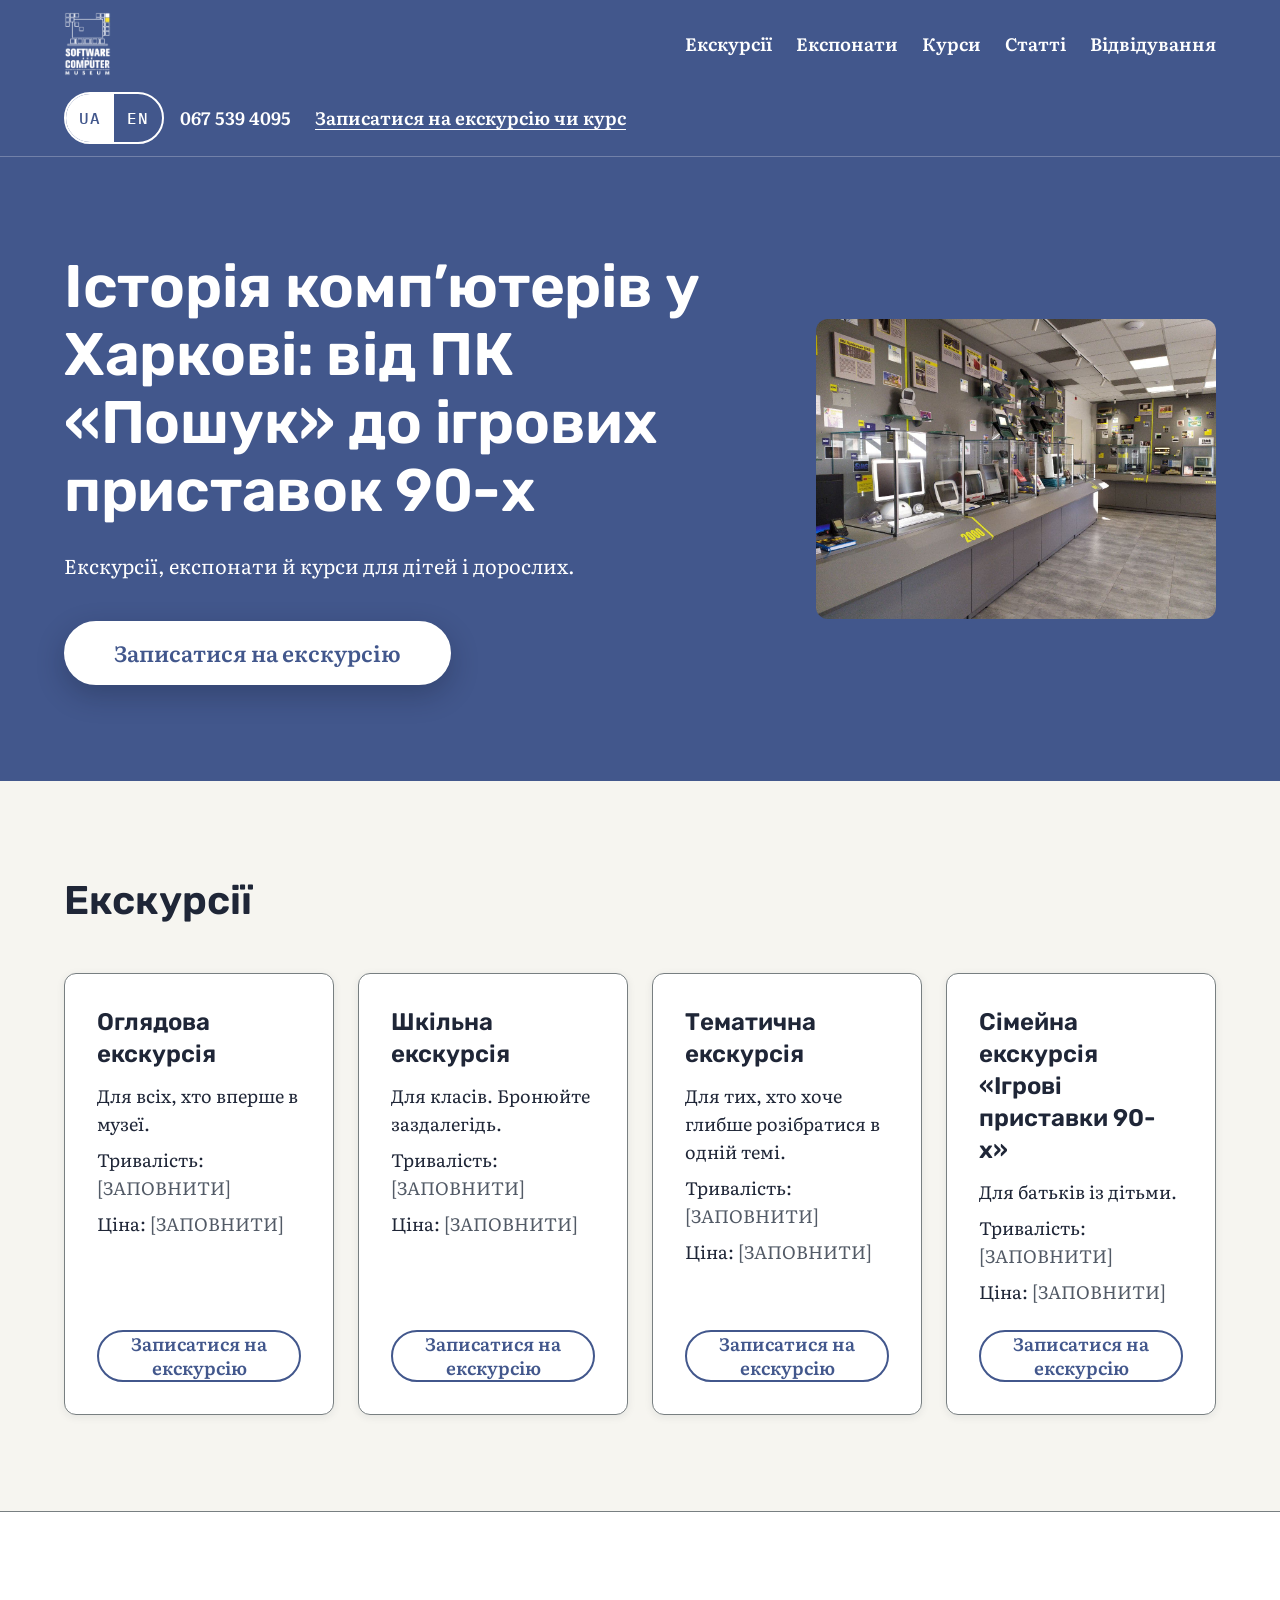
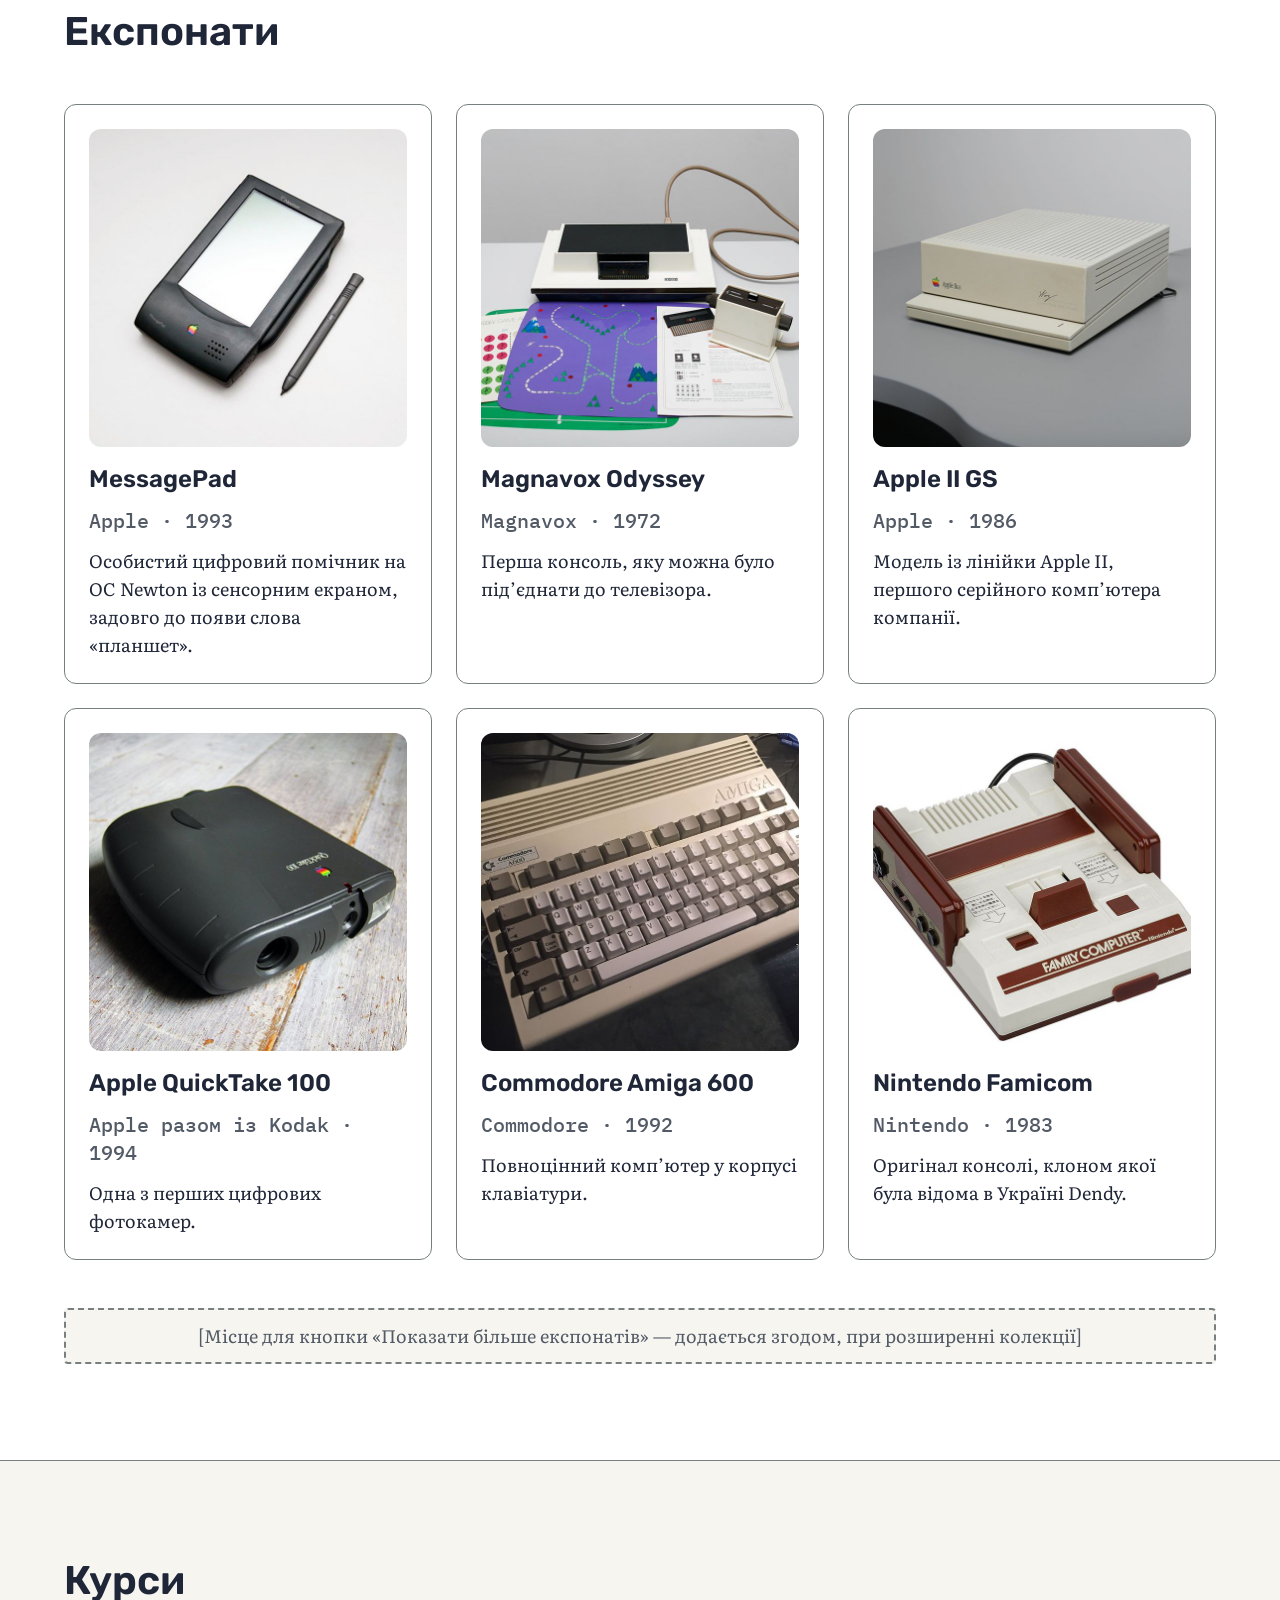
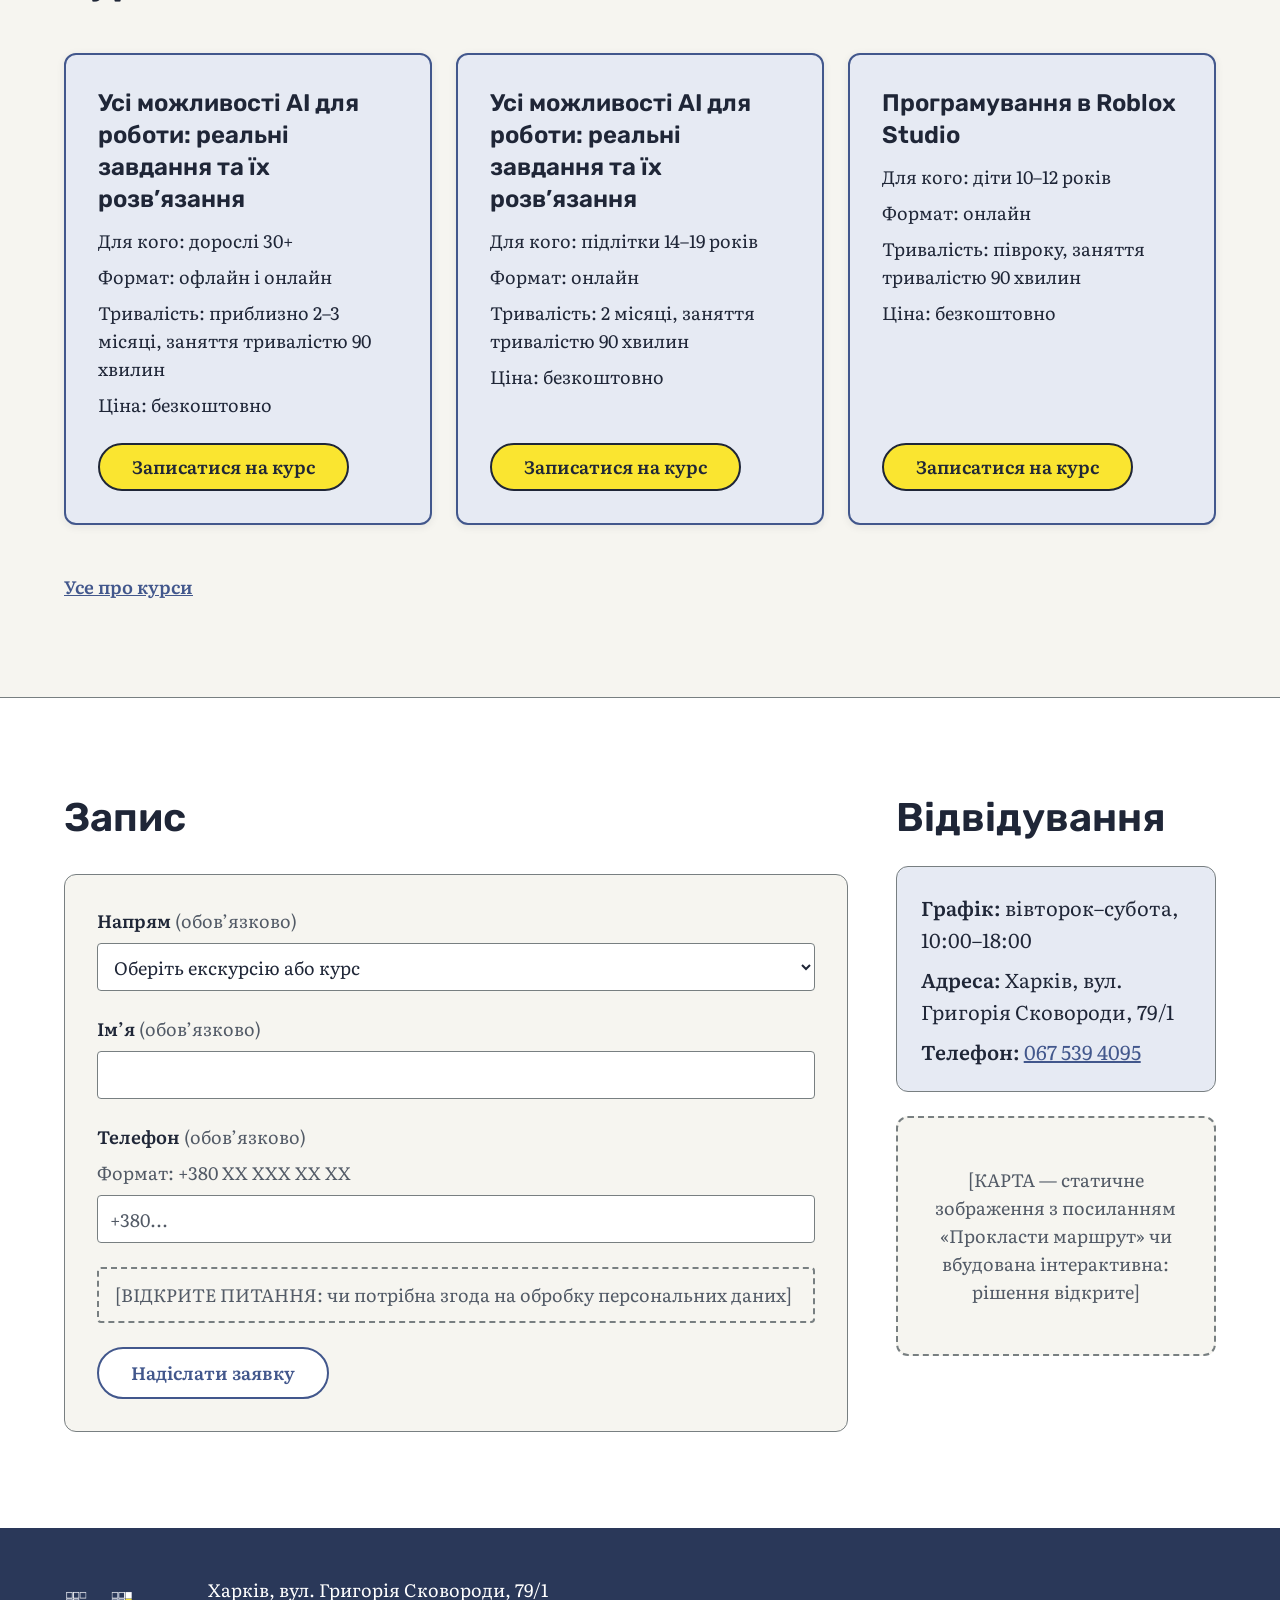
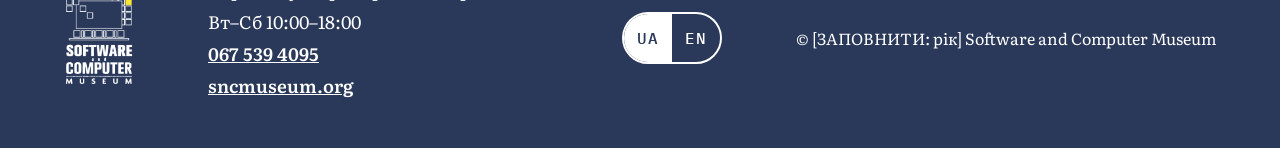
==== index.html @ 68706a9f "Додати розділ «Статті» і першу статтю про МЕОМ - Стаття «Комп’ютер у Феофанії» в Markdown і як HTML-" ====
<!doctype html>
<html lang="uk">
<head>
  <meta charset="utf-8">
  <meta name="viewport" content="width=device-width, initial-scale=1">
  <title>Software and Computer Museum — екскурсії, експонати й курси</title>
  <meta name="description" content="Історія комп’ютерів у Харкові: екскурсії, експонати й курси для дітей і дорослих.">
  <link rel="icon" href="favicon.png" type="image/png">
  <link rel="preconnect" href="https://fonts.googleapis.com">
  <link rel="preconnect" href="https://fonts.gstatic.com" crossorigin>
  <link href="https://fonts.googleapis.com/css2?family=IBM+Plex+Mono:wght@500&family=Literata:opsz,wght@7..72,400;7..72,600&family=Rubik:wght@600&display=swap" rel="stylesheet">
  <link rel="stylesheet" href="css/tokens.css">
  <link rel="stylesheet" href="css/styles.css">
  <script src="js/main.js" defer></script>
</head>
<body>
  <a href="#main" class="skip">Перейти до вмісту</a>

  <header class="site-header on-blue">
    <div class="container">
      <img class="logo" src="images/logo.png" alt="Software and Computer Museum" lang="en" width="47" height="64">
      <nav class="site-nav" aria-label="Розділи сторінки">
        <a href="#excursions">Екскурсії</a>
        <a href="exhibits.html">Експонати</a>
        <a href="#courses">Курси</a>
        <a href="articles.html">Статті</a>
        <a href="#contacts">Відвідування</a>
      </nav>
      <div class="header-tools">
        <div class="lang" role="group" aria-label="Мова сайту">
          <button type="button" aria-pressed="true" aria-label="Українська">UA</button>
          <button type="button" aria-pressed="false" aria-label="English" lang="en">EN</button>
        </div>
        <a class="header-phone" href="tel:+380675394095" aria-label="Зателефонувати: 067 539 4095">067&nbsp;539&nbsp;4095</a>
        <a class="header-cta" href="#signup">Записатися на екскурсію чи курс</a>
      </div>
    </div>
  </header>

  <main id="main" tabindex="-1">
    <section class="hero on-blue" aria-labelledby="hero-title">
      <div class="container">
        <div class="hero-text">
          <h1 id="hero-title">Історія комп’ютерів у Харкові: від ПК «Пошук» до ігрових приставок 90-х</h1>
          <p class="hero-lead">Екскурсії, експонати й курси для дітей і дорослих.</p>
          <a class="btn btn-hero" href="#signup">Записатися на екскурсію</a>
        </div>
        <img class="hero-photo" src="images/hero.jpg" width="1280" height="960" alt="Зал музею, у якому експонати розставлено за роками: уздовж стіни — скляні вітрини з комп’ютерами 1990-х і 2000-х, зокрема настільними Apple iMac, на тумбах жовті позначки 2000, 1980 і 1970 років, на сірих стінах — полиці з кишеньковими пристроями й плакати з історії техніки">
      </div>
    </section>

    <section id="excursions" class="section" aria-labelledby="excursions-title">
      <div class="container">
        <h2 id="excursions-title">Екскурсії</h2>
        <div class="cards cards--excursions">
          <article class="card">
            <h3>Оглядова екскурсія</h3>
            <div class="card-body">
              <p>Для всіх, хто вперше в музеї.</p>
              <p>Тривалість: <span class="muted">[ЗАПОВНИТИ]</span></p>
              <p>Ціна: <span class="muted">[ЗАПОВНИТИ]</span></p>
            </div>
            <a class="btn btn-secondary" href="#signup" data-direction="exc1" aria-label="Записатися на екскурсію: оглядова">Записатися на екскурсію</a>
          </article>
          <article class="card">
            <h3>Шкільна екскурсія</h3>
            <div class="card-body">
              <p>Для класів. Бронюйте заздалегідь.</p>
              <p>Тривалість: <span class="muted">[ЗАПОВНИТИ]</span></p>
              <p>Ціна: <span class="muted">[ЗАПОВНИТИ]</span></p>
            </div>
            <a class="btn btn-secondary" href="#signup" data-direction="exc2" aria-label="Записатися на екскурсію: шкільна">Записатися на екскурсію</a>
          </article>
          <article class="card">
            <h3>Тематична екскурсія</h3>
            <div class="card-body">
              <p>Для тих, хто хоче глибше розібратися в одній темі.</p>
              <p>Тривалість: <span class="muted">[ЗАПОВНИТИ]</span></p>
              <p>Ціна: <span class="muted">[ЗАПОВНИТИ]</span></p>
            </div>
            <a class="btn btn-secondary" href="#signup" data-direction="exc3" aria-label="Записатися на екскурсію: тематична">Записатися на екскурсію</a>
          </article>
          <article class="card">
            <h3>Сімейна екскурсія «Ігрові приставки 90-х»</h3>
            <div class="card-body">
              <p>Для батьків із дітьми.</p>
              <p>Тривалість: <span class="muted">[ЗАПОВНИТИ]</span></p>
              <p>Ціна: <span class="muted">[ЗАПОВНИТИ]</span></p>
            </div>
            <a class="btn btn-secondary" href="#signup" data-direction="exc4" aria-label="Записатися на екскурсію: сімейна «Ігрові приставки 90-х»">Записатися на екскурсію</a>
          </article>
        </div>
      </div>
    </section>

    <section id="exhibits" class="section section--white section--framed" aria-labelledby="exhibits-title">
      <div class="container">
        <h2 id="exhibits-title">Експонати</h2>
        <div class="cards cards--exhibits">
          <article class="card card--exhibit">
            <img src="images/exhibits/messagepad.jpg" width="640" height="640" loading="lazy" alt="Як виглядає Apple MessagePad: чорний кишеньковий комп’ютер із великим сенсорним екраном і написом Newton угорі, поруч — окремий стилус, щоб писати на екрані">
            <h3>MessagePad</h3>
            <p class="year">Apple · 1993</p>
            <p>Особистий цифровий помічник на ОС Newton із сенсорним екраном, задовго до появи слова «планшет».</p>
          </article>
          <article class="card card--exhibit">
            <img src="images/exhibits/magnavox-odyssey.jpg" width="640" height="640" loading="lazy" alt="Як виглядає Magnavox Odyssey: біла приставка з чорною кришкою, до якої дротом під’єднано прямокутний контролер із ручками; поруч — кольорова накладка на екран телевізора з ігровим полем і аркуш правил гри">
            <h3>Magnavox Odyssey</h3>
            <p class="year">Magnavox · 1972</p>
            <p>Перша консоль, яку можна було під’єднати до телевізора.</p>
          </article>
          <article class="card card--exhibit">
            <img src="images/exhibits/apple-iigs.jpg" width="640" height="640" loading="lazy" alt="Як виглядає Apple II GS: плаский світло-бежевий системний блок із райдужним логотипом Apple і підписом Стіва Возняка на передній панелі — це лімітована серія">
            <h3>Apple II GS</h3>
            <p class="year">Apple · 1986</p>
            <p>Модель із лінійки Apple II, першого серійного комп’ютера компанії.</p>
          </article>
          <article class="card card--exhibit">
            <img src="images/exhibits/quicktake-100.jpg" width="640" height="640" loading="lazy" alt="Як виглядає Apple QuickTake 100: темно-сіра цифрова камера, формою схожа на бінокль, з об’єктивом і спалахом на передній стінці">
            <h3>Apple QuickTake 100</h3>
            <p class="year">Apple разом із Kodak · 1994</p>
            <p>Одна з перших цифрових фотокамер.</p>
          </article>
          <article class="card card--exhibit">
            <img src="images/exhibits/amiga-600.jpg" width="640" height="640" loading="lazy" alt="Як виглядає Commodore Amiga 600: світло-бежева клавіатура з написом Amiga, усередині якої вміщено весь комп’ютер, без окремого системного блока">
            <h3>Commodore Amiga 600</h3>
            <p class="year">Commodore · 1992</p>
            <p>Повноцінний комп’ютер у корпусі клавіатури.</p>
          </article>
          <article class="card card--exhibit">
            <img src="images/exhibits/famicom.jpg" width="640" height="640" loading="lazy" alt="Як виглядає Nintendo Famicom: біла приставка з бордовими бічними вставками, гніздом для картриджа згори й написом Family Computer спереду">
            <h3>Nintendo Famicom</h3>
            <p class="year">Nintendo · 1983</p>
            <p>Оригінал консолі, клоном якої була відома в Україні Dendy.</p>
          </article>
        </div>
        <p class="todo">[Місце для кнопки «Показати більше експонатів» — додається згодом, при розширенні колекції]</p>
      </div>
    </section>

    <section id="courses" class="section" aria-labelledby="courses-title">
      <div class="container">
        <h2 id="courses-title">Курси</h2>
        <div class="cards cards--courses">
          <article class="card card--course">
            <h3>Усі можливості AI для роботи: реальні завдання та їх розв’язання</h3>
            <div class="card-body">
              <p>Для кого: дорослі 30+</p>
              <p>Формат: офлайн і онлайн</p>
              <p>Тривалість: приблизно 2–3 місяці, заняття тривалістю 90 хвилин</p>
              <p>Ціна: безкоштовно</p>
            </div>
            <a class="btn btn-primary" href="#signup" data-direction="crs1" aria-label="Записатися на курс «Усі можливості AI для роботи: реальні завдання та їх розв’язання» для дорослих 30+">Записатися на курс</a>
          </article>
          <article class="card card--course">
            <h3>Усі можливості AI для роботи: реальні завдання та їх розв’язання</h3>
            <div class="card-body">
              <p>Для кого: підлітки 14–19 років</p>
              <p>Формат: онлайн</p>
              <p>Тривалість: 2 місяці, заняття тривалістю 90 хвилин</p>
              <p>Ціна: безкоштовно</p>
            </div>
            <a class="btn btn-primary" href="#signup" data-direction="crs2" aria-label="Записатися на курс «Усі можливості AI для роботи: реальні завдання та їх розв’язання» для підлітків 14–19 років">Записатися на курс</a>
          </article>
          <article class="card card--course">
            <h3>Програмування в Roblox Studio</h3>
            <div class="card-body">
              <p>Для кого: діти 10–12 років</p>
              <p>Формат: онлайн</p>
              <p>Тривалість: півроку, заняття тривалістю 90 хвилин</p>
              <p>Ціна: безкоштовно</p>
            </div>
            <a class="btn btn-primary" href="#signup" data-direction="crs3" aria-label="Записатися на курс «Програмування в Roblox Studio» для дітей 10–12 років">Записатися на курс</a>
          </article>
        </div>
        <a class="section-more" href="courses.html">Усе про курси</a>
      </div>
    </section>

    <section class="section section--white" aria-label="Запис і відвідування">
      <div class="container">
        <div class="signup-row">
          <div id="signup" class="signup">
            <h2>Запис</h2>
            <form class="form" id="signup-form" novalidate>
              <div class="field">
                <label for="f-direction">Напрям <span>(обов’язково)</span></label>
                <select id="f-direction" name="direction" required aria-required="true" aria-invalid="false" aria-describedby="err-direction">
                  <option value="">Оберіть екскурсію або курс</option>
                  <option value="exc1">Екскурсія — Оглядова екскурсія</option>
                  <option value="exc2">Екскурсія — Шкільна екскурсія</option>
                  <option value="exc3">Екскурсія — Тематична екскурсія</option>
                  <option value="exc4">Екскурсія — Сімейна екскурсія «Ігрові приставки 90-х»</option>
                  <option value="crs1">Курс — Усі можливості AI для роботи: реальні завдання та їх розв’язання (дорослі 30+)</option>
                  <option value="crs2">Курс — Усі можливості AI для роботи: реальні завдання та їх розв’язання (підлітки 14–19)</option>
                  <option value="crs3">Курс — Програмування в Roblox Studio (діти 10–12)</option>
                </select>
                <p id="err-direction" class="field-error" role="alert" hidden></p>
              </div>
              <div class="field">
                <label for="f-name">Ім’я <span>(обов’язково)</span></label>
                <input id="f-name" name="name" type="text" autocomplete="name" required aria-required="true" aria-invalid="false" aria-describedby="err-name">
                <p id="err-name" class="field-error" role="alert" hidden></p>
              </div>
              <div class="field">
                <label for="f-phone">Телефон <span>(обов’язково)</span></label>
                <p id="hint-phone" class="muted">Формат: +380 XX XXX XX XX</p>
                <input id="f-phone" name="phone" type="tel" autocomplete="tel" placeholder="+380..." required aria-required="true" aria-invalid="false" aria-describedby="hint-phone err-phone">
                <p id="err-phone" class="field-error" role="alert" hidden></p>
              </div>
              <p class="todo">[ВІДКРИТЕ ПИТАННЯ: чи потрібна згода на обробку персональних даних]</p>
              <button class="btn btn-secondary" type="submit">Надіслати заявку</button>
            </form>
            <p class="thanks" id="signup-thanks" role="status" hidden>Дякуємо! Ми зателефонуємо Вам найближчим часом</p>
          </div>

          <div id="contacts" class="visit">
            <h2>Відвідування</h2>
            <dl class="visit-info">
              <div><dt>Графік:</dt> <dd>вівторок–субота, 10:00–18:00</dd></div>
              <div><dt>Адреса:</dt> <dd>Харків, вул. Григорія Сковороди, 79/1</dd></div>
              <div><dt>Телефон:</dt> <dd><a href="tel:+380675394095">067&nbsp;539&nbsp;4095</a></dd></div>
            </dl>
            <div class="todo map-todo" role="img" aria-label="Карта: музей на вул. Григорія Сковороди, 79/1, Харків">[КАРТА — статичне зображення з посиланням «Прокласти маршрут» чи вбудована інтерактивна: рішення відкрите]</div>
          </div>
        </div>
      </div>
    </section>
  </main>

  <footer class="site-footer on-blue">
    <div class="container">
      <img class="footer-logo" src="images/logo.png" alt="Software and Computer Museum" lang="en" width="70" height="96" loading="lazy">
      <div class="footer-contacts">
        <p>Харків, вул. Григорія Сковороди, 79/1</p>
        <p>Вт–Сб 10:00–18:00</p>
        <a href="tel:+380675394095">067&nbsp;539&nbsp;4095</a>
        <a href="https://sncmuseum.org">sncmuseum.org</a>
      </div>
      <div class="lang" role="group" aria-label="Мова сайту">
        <button type="button" aria-pressed="true" aria-label="Українська">UA</button>
        <button type="button" aria-pressed="false" aria-label="English" lang="en">EN</button>
      </div>
      <p class="copyright">© [ЗАПОВНИТИ: рік] <span lang="en">Software and Computer Museum</span></p>
    </div>
  </footer>

  <div class="mobile-bar on-blue" id="mobile-bar">
    <a class="btn btn-hero" href="#signup">Записатися на екскурсію</a>
  </div>
</body>
</html>
---- css/tokens.css ----
/* Токени дизайн-системи «Сайт музею» (tokens.json, v2) */
:root {
  /* Кольори */
  --museum-blue: #42578c;
  --museum-blue-deep: #2a3859;
  --blue-soft: #e6eaf3;
  --blue-soft-pressed: #d5dcea;
  --cta-yellow: #fae530;
  --cta-yellow-hover: #fff27a;
  --cta-yellow-pressed: #e5cf12;
  --ink: #1f2637;
  --ink-muted: #525a66;
  --paper: #f6f5f0;
  --white: #ffffff;
  --museum-grey: #787f81;
  --danger: #8a1c1c;
  --focus-ring: var(--museum-blue);

  /* Шрифти */
  --font-display: Rubik, "Segoe UI", Arial, sans-serif;
  --font-body: Literata, Georgia, "Times New Roman", serif;
  --font-mono: "IBM Plex Mono", "Courier New", monospace;

  /* Відступи */
  --space-1: 4px;
  --space-2: 8px;
  --space-3: 12px;
  --space-4: 16px;
  --space-6: 24px;
  --space-8: 32px;
  --space-12: 48px;
  --space-16: 64px;
  --space-24: 96px;

  /* Радіуси */
  --radius-sm: 4px;
  --radius-md: 12px;
  --radius-pill: 999px;

  /* Тіні */
  --shadow-btn-hover: 0 6px 14px rgba(31, 38, 55, 0.28);
  --shadow-btn-secondary-hover: 0 6px 14px rgba(31, 38, 55, 0.16);
  --shadow-card: 0 2px 8px rgba(31, 38, 55, 0.08);
  --shadow-card-hover: 0 10px 24px rgba(31, 38, 55, 0.16);
  --shadow-hero-card: 0 10px 28px rgba(10, 14, 30, 0.25);
  --shadow-call: 0 6px 16px rgba(10, 14, 30, 0.35);

  /* Рух */
  --motion: 150ms;
}
---- css/styles.css ----
/* Основа */
:root { --gutter: var(--space-16); }

* { box-sizing: border-box; }
html { scroll-behavior: smooth; }
body {
  margin: 0;
  background: var(--paper);
  color: var(--ink);
  font-family: var(--font-body);
  font-size: 18px;
  line-height: 28px;
}
h1, h2, h3 { margin: 0; font-family: var(--font-display); font-weight: 600; color: var(--ink); }
p { margin: 0; }
img { display: block; max-width: 100%; height: auto; }
a { color: var(--museum-blue); }
a:hover { color: var(--museum-blue-deep); }
input::placeholder { color: var(--ink-muted); opacity: 1; }

a:focus-visible,
button:focus-visible,
input:focus-visible,
select:focus-visible {
  outline: 3px solid var(--focus-ring);
  outline-offset: 3px;
}
.on-blue a:focus-visible,
.on-blue button:focus-visible { outline-color: var(--white); }

.skip {
  position: absolute;
  left: var(--space-4);
  top: -200px;
  z-index: 30;
  padding: var(--space-3) var(--space-6);
  background: var(--white);
  color: var(--museum-blue);
  border: 2px solid var(--museum-blue);
  border-radius: var(--radius-pill);
  font-weight: 600;
  text-decoration: none;
}
.skip:focus { top: var(--space-4); }

.container { max-width: 1200px; margin: 0 auto; }
.muted { color: var(--ink-muted); }
.todo {
  padding: var(--space-3) var(--space-4);
  background: var(--paper);
  border: 2px dashed var(--museum-grey);
  border-radius: var(--radius-sm);
  color: var(--ink-muted);
  text-align: center;
}

/* Кнопки */
.btn {
  display: inline-flex;
  align-items: center;
  justify-content: center;
  min-height: 48px;
  padding: 0 var(--space-8);
  border-radius: var(--radius-pill);
  font-family: var(--font-body);
  font-size: 18px;
  line-height: 24px;
  font-weight: 600;
  text-align: center;
  text-decoration: none;
  cursor: pointer;
  transition: transform var(--motion), box-shadow var(--motion), background-color var(--motion);
}
.btn:hover { transform: translateY(-2px); }
.btn:active { transform: translateY(1px); box-shadow: none; }

.btn-primary { background: var(--cta-yellow); border: 2px solid var(--ink); color: var(--ink); }
.btn-primary:hover { background: var(--cta-yellow-hover); color: var(--ink); box-shadow: var(--shadow-btn-hover); }
.btn-primary:active { background: var(--cta-yellow-pressed); }

.btn-secondary { background: transparent; border: 2px solid var(--museum-blue); color: var(--museum-blue); }
.btn-secondary:hover { background: var(--blue-soft); color: var(--museum-blue); box-shadow: var(--shadow-btn-secondary-hover); }
.btn-secondary:active { background: var(--blue-soft-pressed); }

/* Біла кнопка на синьому тлі (лише в макеті, не в системі) */
.btn-hero {
  background: var(--white);
  border: 2px solid var(--white);
  box-shadow: var(--shadow-hero-card);
  color: var(--museum-blue);
}
.btn-hero:hover { background: var(--blue-soft); color: var(--museum-blue); box-shadow: 0 10px 28px rgba(10, 14, 30, 0.35); }
.btn-hero:active { background: var(--blue-soft-pressed); }

/* Перемикач мови */
.lang {
  display: flex;
  border: 2px solid var(--white);
  border-radius: var(--radius-pill);
  overflow: hidden;
}
.lang button {
  min-width: 48px;
  min-height: 48px;
  border: 0;
  background: transparent;
  color: var(--white);
  font-family: var(--font-mono);
  font-weight: 500;
  font-size: 16px;
  letter-spacing: 0.06em;
  cursor: pointer;
}
.lang button[aria-pressed="true"] { background: var(--white); color: var(--museum-blue); }
.site-footer .lang button[aria-pressed="true"] { color: var(--museum-blue-deep); }

/* Шапка */
.site-header {
  padding: var(--space-3) var(--gutter);
  background: var(--museum-blue);
  color: var(--white);
  border-bottom: 1px solid rgba(255, 255, 255, 0.25);
}
.site-header .container {
  display: flex;
  flex-wrap: wrap;
  gap: var(--space-4);
  align-items: center;
  justify-content: space-between;
}
.logo { width: 47px; height: 64px; }
.site-nav {
  display: flex;
  flex-wrap: wrap;
  gap: 0 var(--space-6);
  font-weight: 600;
}
.site-nav a {
  display: inline-flex;
  align-items: center;
  min-height: 48px;
  color: var(--white);
  text-decoration: none;
}
.site-nav a:hover { color: var(--white); text-decoration: underline; }
.header-tools { display: flex; flex-wrap: wrap; gap: var(--space-4); align-items: center; }
.header-phone {
  display: inline-flex;
  align-items: center;
  min-height: 48px;
  color: var(--white);
  font-weight: 600;
  text-decoration: none;
  white-space: nowrap;
}
.header-phone:hover { color: var(--white); text-decoration: underline; }
.header-cta {
  display: inline-flex;
  align-items: center;
  min-height: 48px;
  padding: 0 var(--space-2);
  color: var(--white);
  font-weight: 600;
  line-height: 24px;
  text-decoration: underline;
  text-underline-offset: 4px;
}
.header-cta:hover { color: var(--white); }

/* Перший екран */
.hero {
  padding: var(--space-24) var(--gutter);
  background: var(--museum-blue);
  color: var(--white);
}
.hero .container { display: flex; flex-wrap: wrap; gap: var(--space-16); align-items: center; }
.hero-text {
  flex: 1 1 600px;
  min-width: 0;
  display: flex;
  flex-direction: column;
  gap: var(--space-6);
  align-items: flex-start;
}
.hero h1 {
  max-width: 760px;
  font-size: 60px;
  line-height: 68px;
  letter-spacing: -0.005em;
  color: var(--white);
}
.hero-lead { max-width: 640px; font-size: 20px; line-height: 32px; }
.hero .btn-hero {
  min-width: 320px;
  min-height: 64px;
  margin-top: var(--space-4);
  padding: 0 var(--space-12);
  font-size: 22px;
  line-height: 28px;
}
.hero-photo {
  flex: 0 1 400px;
  min-width: 0;
  aspect-ratio: 4 / 3;
  object-fit: cover;
  border-radius: var(--radius-md);
}

/* Секції */
.section { padding: var(--space-24) var(--gutter); }
.section--white { background: var(--white); border-top: 1px solid var(--museum-grey); }
.section--framed { border-bottom: 1px solid var(--museum-grey); }
.section .container { display: flex; flex-direction: column; gap: var(--space-12); }
.section h2 { font-size: 40px; line-height: 48px; }

/* Картки */
.cards { display: grid; gap: var(--space-6); }
.cards--excursions { grid-template-columns: repeat(auto-fit, minmax(260px, 1fr)); }
.cards--exhibits { grid-template-columns: repeat(auto-fit, minmax(320px, 1fr)); }
.cards--courses { grid-template-columns: repeat(auto-fit, minmax(300px, 1fr)); }
.card {
  display: flex;
  flex-direction: column;
  gap: var(--space-3);
  padding: var(--space-8);
  background: var(--white);
  border: 1px solid var(--museum-grey);
  border-radius: var(--radius-md);
  box-shadow: var(--shadow-card);
  transition: transform var(--motion), box-shadow var(--motion);
}
.card:hover { transform: translateY(-4px); box-shadow: var(--shadow-card-hover); }
.card h3 { font-size: 24px; line-height: 32px; }
.card-body { display: flex; flex-direction: column; gap: var(--space-2); flex-grow: 1; }
.card .btn { align-self: flex-start; margin-top: var(--space-3); }
.card--course { background: var(--blue-soft); border: 2px solid var(--museum-blue); }

.card--exhibit { padding: var(--space-6); box-shadow: none; }
.card--exhibit img {
  width: 100%;
  aspect-ratio: 1 / 1;
  object-fit: cover;
  border-radius: var(--radius-md);
  background: var(--paper);
}
.card--exhibit h3 { margin-top: var(--space-1); }
.year {
  font-family: var(--font-mono);
  font-weight: 500;
  font-size: 20px;
  line-height: 28px;
  color: var(--ink-muted);
}

.exhibit-facts { display: flex; flex-direction: column; margin: 0; }
.exhibit-facts dt { display: inline; color: var(--ink-muted); }
.exhibit-facts dd { display: inline; margin: 0; font-family: var(--font-mono); font-weight: 500; }

/* Запис і відвідування */
.signup-row { display: flex; flex-wrap: wrap; gap: var(--space-12); align-items: flex-start; }
.signup { flex: 999 1 480px; min-width: 0; display: flex; flex-direction: column; gap: var(--space-8); }
.visit { flex: 1 1 320px; min-width: 0; display: flex; flex-direction: column; gap: var(--space-6); }

.form {
  display: flex;
  flex-direction: column;
  gap: var(--space-6);
  padding: var(--space-8);
  background: var(--paper);
  border: 1px solid var(--museum-grey);
  border-radius: var(--radius-md);
}
.field { display: flex; flex-direction: column; gap: var(--space-2); }
.field label { font-weight: 600; }
.field label span { font-weight: 400; color: var(--ink-muted); }
.field input,
.field select {
  width: 100%;
  min-height: 48px;
  padding: 0 var(--space-3);
  background: var(--white);
  border: 1px solid var(--museum-grey);
  border-radius: var(--radius-sm);
  color: var(--ink);
  font-family: inherit;
  font-size: 18px;
}
.field [aria-invalid="true"] { border: 2px solid var(--danger); }
.field-error { color: var(--danger); font-weight: 600; }
.form .todo { text-align: left; }
.form .btn {
  align-self: flex-start;
  min-height: 52px;
  background: var(--white);
}
.thanks {
  padding: var(--space-8);
  background: var(--blue-soft);
  border: 2px solid var(--museum-blue);
  border-radius: var(--radius-md);
  font-size: 20px;
  line-height: 32px;
  font-weight: 600;
}

.visit-info {
  display: flex;
  flex-direction: column;
  gap: var(--space-2);
  margin: 0;
  padding: var(--space-6);
  background: var(--blue-soft);
  border: 1px solid var(--museum-grey);
  border-radius: var(--radius-md);
  font-size: 20px;
  line-height: 32px;
}
.visit-info dt { display: inline; font-weight: 600; }
.visit-info dd { display: inline; margin: 0; }
.map-todo {
  display: flex;
  align-items: center;
  justify-content: center;
  height: 240px;
  padding: var(--space-4);
  border-radius: var(--radius-md);
}

/* Підвал */
.site-footer {
  padding: var(--space-12) var(--gutter);
  background: var(--museum-blue-deep);
  color: var(--white);
}
.site-footer .container {
  display: flex;
  flex-wrap: wrap;
  gap: var(--space-6);
  align-items: center;
  justify-content: space-between;
}
.footer-logo { width: 70px; height: 96px; }
.footer-contacts { display: flex; flex-direction: column; gap: var(--space-1); }
.footer-contacts a { color: var(--white); font-weight: 600; }
.footer-contacts a:hover { color: var(--white); }
.copyright { font-size: 16px; line-height: 24px; }

.section-more { align-self: flex-start; font-weight: 600; }

/* Сторінка курсів */
.logo-link { display: block; border-radius: var(--radius-sm); }
.site-nav a[aria-current="page"] { text-decoration: underline; text-decoration-thickness: 3px; text-underline-offset: 8px; }

.hero--courses .container { align-items: stretch; }
.hero-lead a { color: var(--white); font-weight: 600; white-space: nowrap; }
.hero-lead a:hover { color: var(--white); }
.kicker {
  font-family: var(--font-mono);
  font-weight: 500;
  font-size: 16px;
  line-height: 24px;
  letter-spacing: 0.08em;
  text-transform: uppercase;
}
.kicker::before { content: "> "; }
.facts {
  display: flex;
  flex-wrap: wrap;
  gap: var(--space-4);
  margin: var(--space-2) 0 0;
  padding: 0;
  list-style: none;
}
.facts li {
  display: flex;
  flex-direction: column;
  min-width: 150px;
  padding: var(--space-4) var(--space-6);
  border: 2px solid rgba(255, 255, 255, 0.6);
  border-radius: var(--radius-md);
}
.facts-value { font-family: var(--font-display); font-weight: 600; font-size: 32px; line-height: 40px; }
.facts-label { font-size: 16px; line-height: 24px; }

.audience {
  flex: 0 1 360px;
  min-width: 0;
  display: flex;
  flex-direction: column;
  gap: var(--space-3);
  padding: var(--space-8);
  background: var(--white);
  border-radius: var(--radius-md);
  box-shadow: var(--shadow-hero-card);
  color: var(--ink);
}
.audience-title { font-family: var(--font-display); font-weight: 600; font-size: 22px; line-height: 30px; margin-bottom: var(--space-2); }
.audience a {
  display: flex;
  align-items: center;
  gap: var(--space-4);
  min-height: 56px;
  padding: var(--space-2) var(--space-4);
  border: 2px solid var(--museum-blue);
  border-radius: var(--radius-pill);
  color: var(--museum-blue);
  font-weight: 600;
  text-decoration: none;
  transition: background-color var(--motion), transform var(--motion);
}
.audience a:hover { background: var(--blue-soft); transform: translateX(4px); }
.audience a:focus-visible { outline-color: var(--museum-blue); }
.audience-age {
  min-width: 72px;
  padding: var(--space-1) var(--space-2);
  background: var(--museum-blue);
  border-radius: var(--radius-pill);
  color: var(--white);
  font-family: var(--font-mono);
  font-weight: 500;
  font-size: 16px;
  text-align: center;
}

.course-list { display: flex; flex-direction: column; gap: var(--space-8); }
.course {
  display: grid;
  grid-template-columns: minmax(0, 3fr) minmax(0, 2fr);
  gap: var(--space-12);
  padding: var(--space-12);
  background: var(--white);
  border: 2px solid var(--museum-blue);
  border-radius: var(--radius-md);
  box-shadow: var(--shadow-card);
  scroll-margin-top: var(--space-6);
  transition: transform var(--motion), box-shadow var(--motion);
}
.course:hover { transform: translateY(-4px); box-shadow: var(--shadow-card-hover); }
.course:target { box-shadow: 0 0 0 4px var(--blue-soft-pressed), var(--shadow-card-hover); }
.course-main { display: flex; flex-direction: column; gap: var(--space-4); align-items: flex-start; }
.course-main h3 { font-size: 30px; line-height: 38px; }
.course-tag {
  padding: var(--space-1) var(--space-3);
  background: var(--blue-soft);
  border-radius: var(--radius-pill);
  color: var(--museum-blue-deep);
  font-family: var(--font-mono);
  font-weight: 500;
  font-size: 16px;
  line-height: 24px;
}
.course-actions { display: flex; flex-wrap: wrap; gap: var(--space-4) var(--space-6); align-items: center; margin-top: auto; padding-top: var(--space-4); }
.course-phone { display: inline-flex; align-items: center; min-height: 48px; font-weight: 600; }
.course-facts {
  display: flex;
  flex-direction: column;
  margin: 0;
  padding: var(--space-6);
  background: var(--paper);
  border-radius: var(--radius-md);
}
.course-facts div {
  display: grid;
  grid-template-columns: minmax(0, 1fr) minmax(0, 1.3fr);
  gap: var(--space-4);
  padding: var(--space-3) 0;
  border-bottom: 1px dashed var(--museum-grey);
}
.course-facts div:last-child { border-bottom: 0; }
.course-facts dt { color: var(--ink-muted); }
.course-facts dd { margin: 0; font-weight: 600; }

.steps {
  display: grid;
  grid-template-columns: repeat(auto-fit, minmax(260px, 1fr));
  gap: var(--space-6);
  margin: 0;
  padding: 0;
  list-style: none;
  counter-reset: step;
}
.steps li {
  counter-increment: step;
  display: flex;
  flex-direction: column;
  gap: var(--space-3);
  padding: var(--space-8);
  background: var(--paper);
  border: 1px solid var(--museum-grey);
  border-radius: var(--radius-md);
}
.steps li::before {
  content: "0" counter(step);
  font-family: var(--font-mono);
  font-weight: 500;
  font-size: 20px;
  line-height: 28px;
  color: var(--museum-blue);
}
.steps h3 { font-size: 24px; line-height: 32px; }

.news { display: flex; flex-direction: column; margin: 0; padding: 0; list-style: none; }
.news li {
  display: grid;
  grid-template-columns: 160px minmax(0, 1fr);
  gap: var(--space-6);
  padding: var(--space-6) 0;
  border-top: 1px solid var(--museum-grey);
}
.news li:last-child { border-bottom: 1px solid var(--museum-grey); }

.cta-section { background: var(--museum-blue); color: var(--white); }
.cta-section .container { align-items: flex-start; gap: var(--space-6); }
.cta-section h2 { color: var(--white); }

/* Статті */
.article-list {
  display: grid;
  grid-template-columns: repeat(auto-fit, minmax(320px, 1fr));
  gap: var(--space-6);
  margin: 0;
  padding: 0;
  list-style: none;
}
.article-card { position: relative; }
.article-card h3 a { color: var(--ink); text-decoration: none; }
.article-card h3 a::after { content: ""; position: absolute; inset: 0; border-radius: var(--radius-md); }
.article-card:hover h3 a { color: var(--museum-blue); text-decoration: underline; }
.article-card h3 a:focus-visible { outline: none; }
.article-card:has(a:focus-visible) { outline: 3px solid var(--focus-ring); outline-offset: 3px; }

.hero--article h1 { font-size: 48px; line-height: 56px; }
.back-link { text-decoration: underline; text-underline-offset: 4px; }

.prose { max-width: 720px; display: flex; flex-direction: column; gap: var(--space-6); }
.prose h2 { margin-top: var(--space-6); font-size: 32px; line-height: 40px; }
.prose-lead { font-size: 22px; line-height: 34px; }
.prose strong { font-weight: 600; }
.prose-next {
  padding: var(--space-6);
  background: var(--blue-soft);
  border-left: 4px solid var(--museum-blue);
  border-radius: var(--radius-sm);
  font-style: italic;
}
.sources { margin: 0; padding-left: var(--space-6); display: flex; flex-direction: column; gap: var(--space-2); font-size: 16px; line-height: 24px; }
.sources a { overflow-wrap: anywhere; }

/* Панель запису на телефоні */
.mobile-bar { display: none; }

/* Планшет */
@media (max-width: 1024px) {
  :root { --gutter: var(--space-8); }
}

/* Смартфон */
@media (max-width: 768px) {
  :root { --gutter: var(--space-4); }

  .site-header { padding-bottom: var(--space-1); }
  .site-header .container { gap: var(--space-2); }
  .logo { width: 41px; height: 56px; order: 1; }
  .header-tools { order: 2; }
  .header-cta { display: none; }
  .site-nav { order: 3; flex-basis: 100%; }

  .hero { padding: 40px var(--gutter) var(--space-16); }
  .hero .container { flex-direction: column; align-items: stretch; gap: var(--space-6); }
  .hero-text { flex: none; align-items: stretch; }
  .hero h1 { font-size: 34px; line-height: 42px; }
  .hero .btn-hero {
    min-width: 0;
    min-height: 60px;
    margin-top: var(--space-2);
    padding: 0 var(--space-6);
    font-size: 20px;
    line-height: 26px;
  }
  .hero-photo { flex: none; width: 100%; margin-top: var(--space-6); }

  .section { padding: var(--space-16) var(--gutter); }
  .section .container { gap: var(--space-8); }
  .section h2 { font-size: 28px; line-height: 36px; }
  .cards { grid-template-columns: minmax(0, 1fr); }
  .card { padding: var(--space-6); }
  .card h3 { font-size: 22px; line-height: 30px; }
  .card .btn { align-self: stretch; margin-top: var(--space-2); padding: 0 var(--space-6); }

  .signup-row { flex-direction: column; align-items: stretch; gap: var(--space-16); }
  .signup, .visit { flex: none; }
  .form { padding: var(--space-6); }
  .form .btn { align-self: stretch; }
  .thanks { padding: var(--space-6); }
  .map-todo { height: 220px; }

  .facts { gap: var(--space-3); }
  .facts li { flex: 1 1 140px; min-width: 0; padding: var(--space-3) var(--space-4); }
  .facts-value { font-size: 26px; line-height: 34px; }
  .audience { flex: none; padding: var(--space-6); }
  .course { grid-template-columns: minmax(0, 1fr); gap: var(--space-6); padding: var(--space-6); }
  .course-main h3 { font-size: 24px; line-height: 32px; }
  .course-actions { flex-direction: column; align-items: stretch; }
  .course-actions .btn { padding: 0 var(--space-6); }
  .course-facts { padding: var(--space-4); }
  .steps li { padding: var(--space-6); }
  .news li { grid-template-columns: minmax(0, 1fr); gap: var(--space-1); }
  .article-list { grid-template-columns: minmax(0, 1fr); }
  .hero--article h1 { font-size: 30px; line-height: 38px; }
  .prose h2 { font-size: 26px; line-height: 34px; }
  .prose-lead { font-size: 20px; line-height: 30px; }
  .cta-section .container { align-items: stretch; }

  .site-footer:has(~ .mobile-bar) { padding-bottom: 112px; }
  .site-footer .container { flex-direction: column; align-items: flex-start; }
  .footer-logo { width: 59px; height: 80px; }
  .footer-contacts a { display: inline-flex; align-items: center; min-height: 48px; }

  .mobile-bar {
    display: block;
    position: fixed;
    left: 0;
    right: 0;
    bottom: 0;
    z-index: 20;
    padding: var(--space-3) var(--gutter);
    background: var(--museum-blue);
    border-top: 1px solid rgba(255, 255, 255, 0.25);
    box-shadow: 0 -6px 16px rgba(10, 14, 30, 0.25);
    transform: translateY(100%);
    opacity: 0;
    visibility: hidden;
    transition: transform 200ms, opacity 200ms, visibility 200ms;
  }
  .mobile-bar.is-visible { transform: none; opacity: 1; visibility: visible; }
  .mobile-bar .btn-hero {
    display: flex;
    min-height: 56px;
    padding: 0 var(--space-6);
    box-shadow: none;
    font-size: 20px;
    line-height: 26px;
  }
  html { scroll-padding-bottom: 96px; }
}

@media (prefers-reduced-motion: reduce) {
  html { scroll-behavior: auto; }
  *, *::before, *::after { transition: none !important; animation: none !important; }
  .btn:hover, .btn:active, .card:hover, .course:hover, .audience a:hover { transform: none; }
}
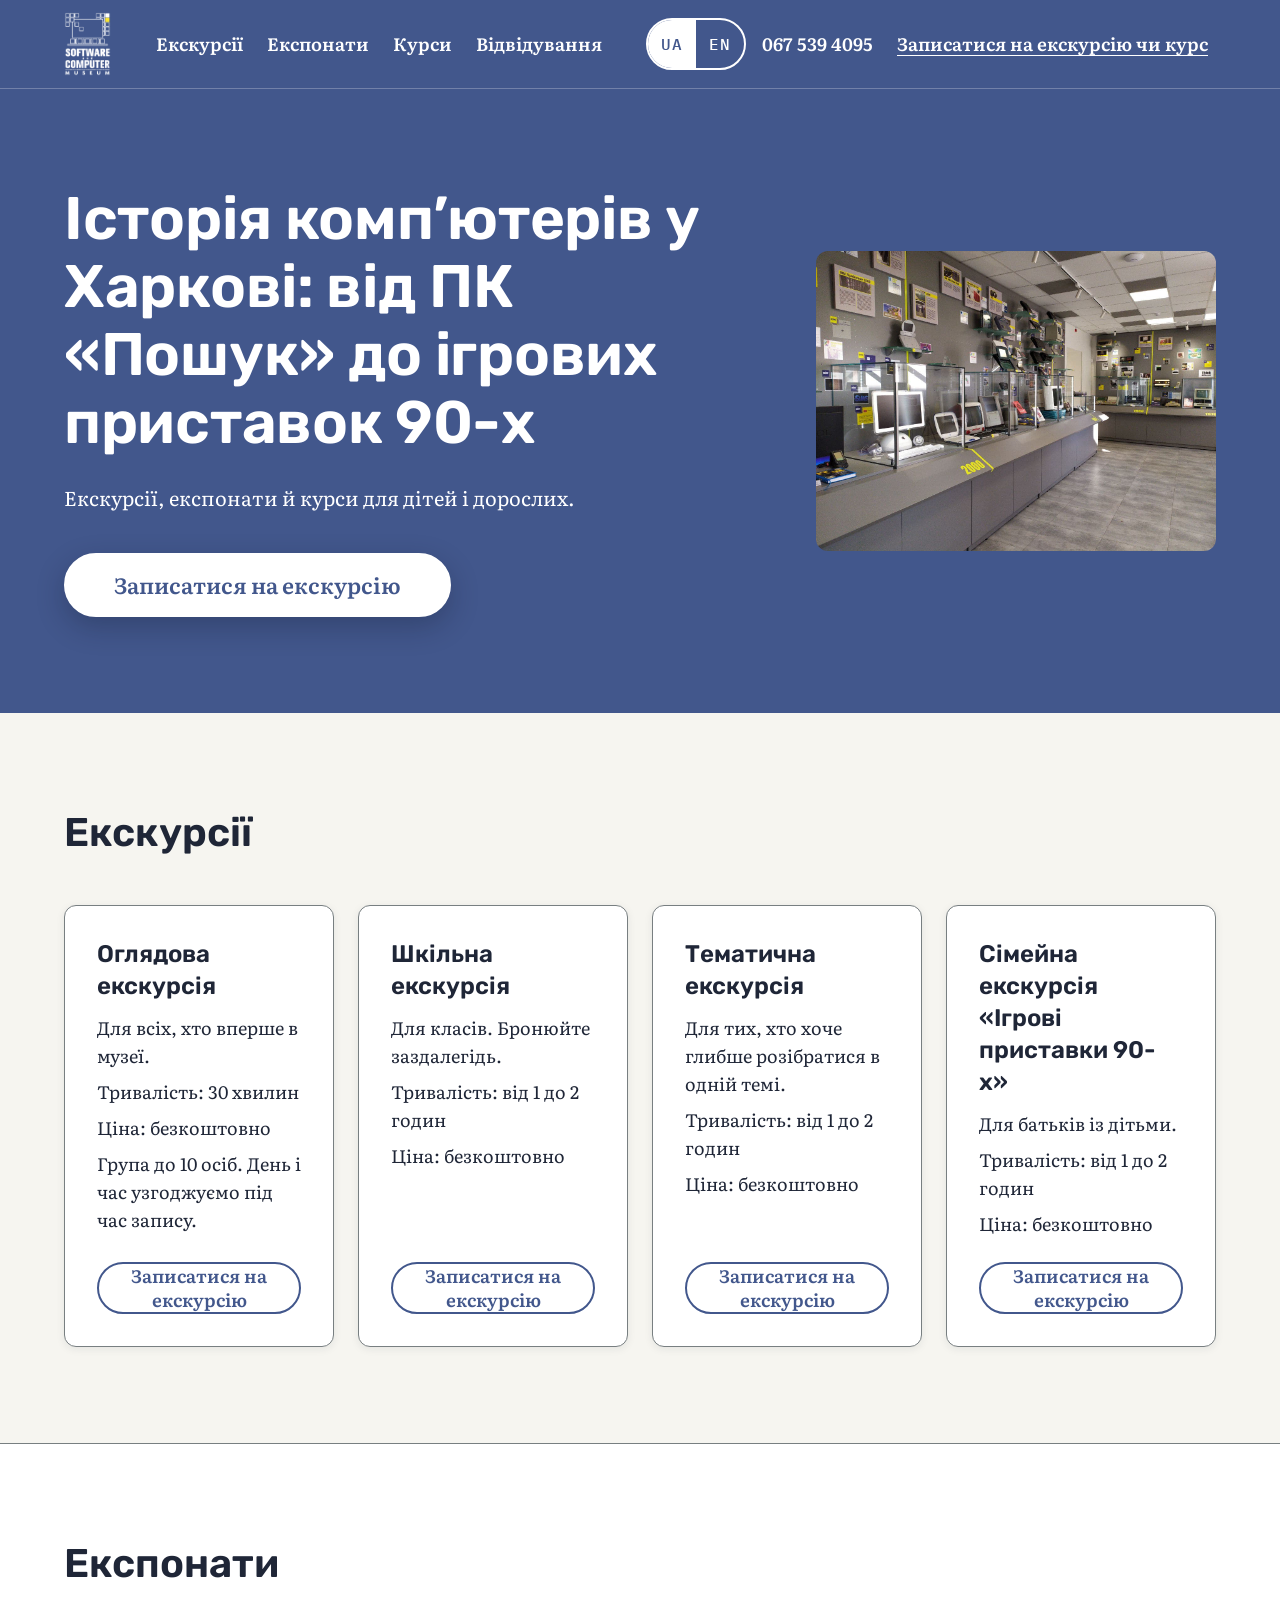
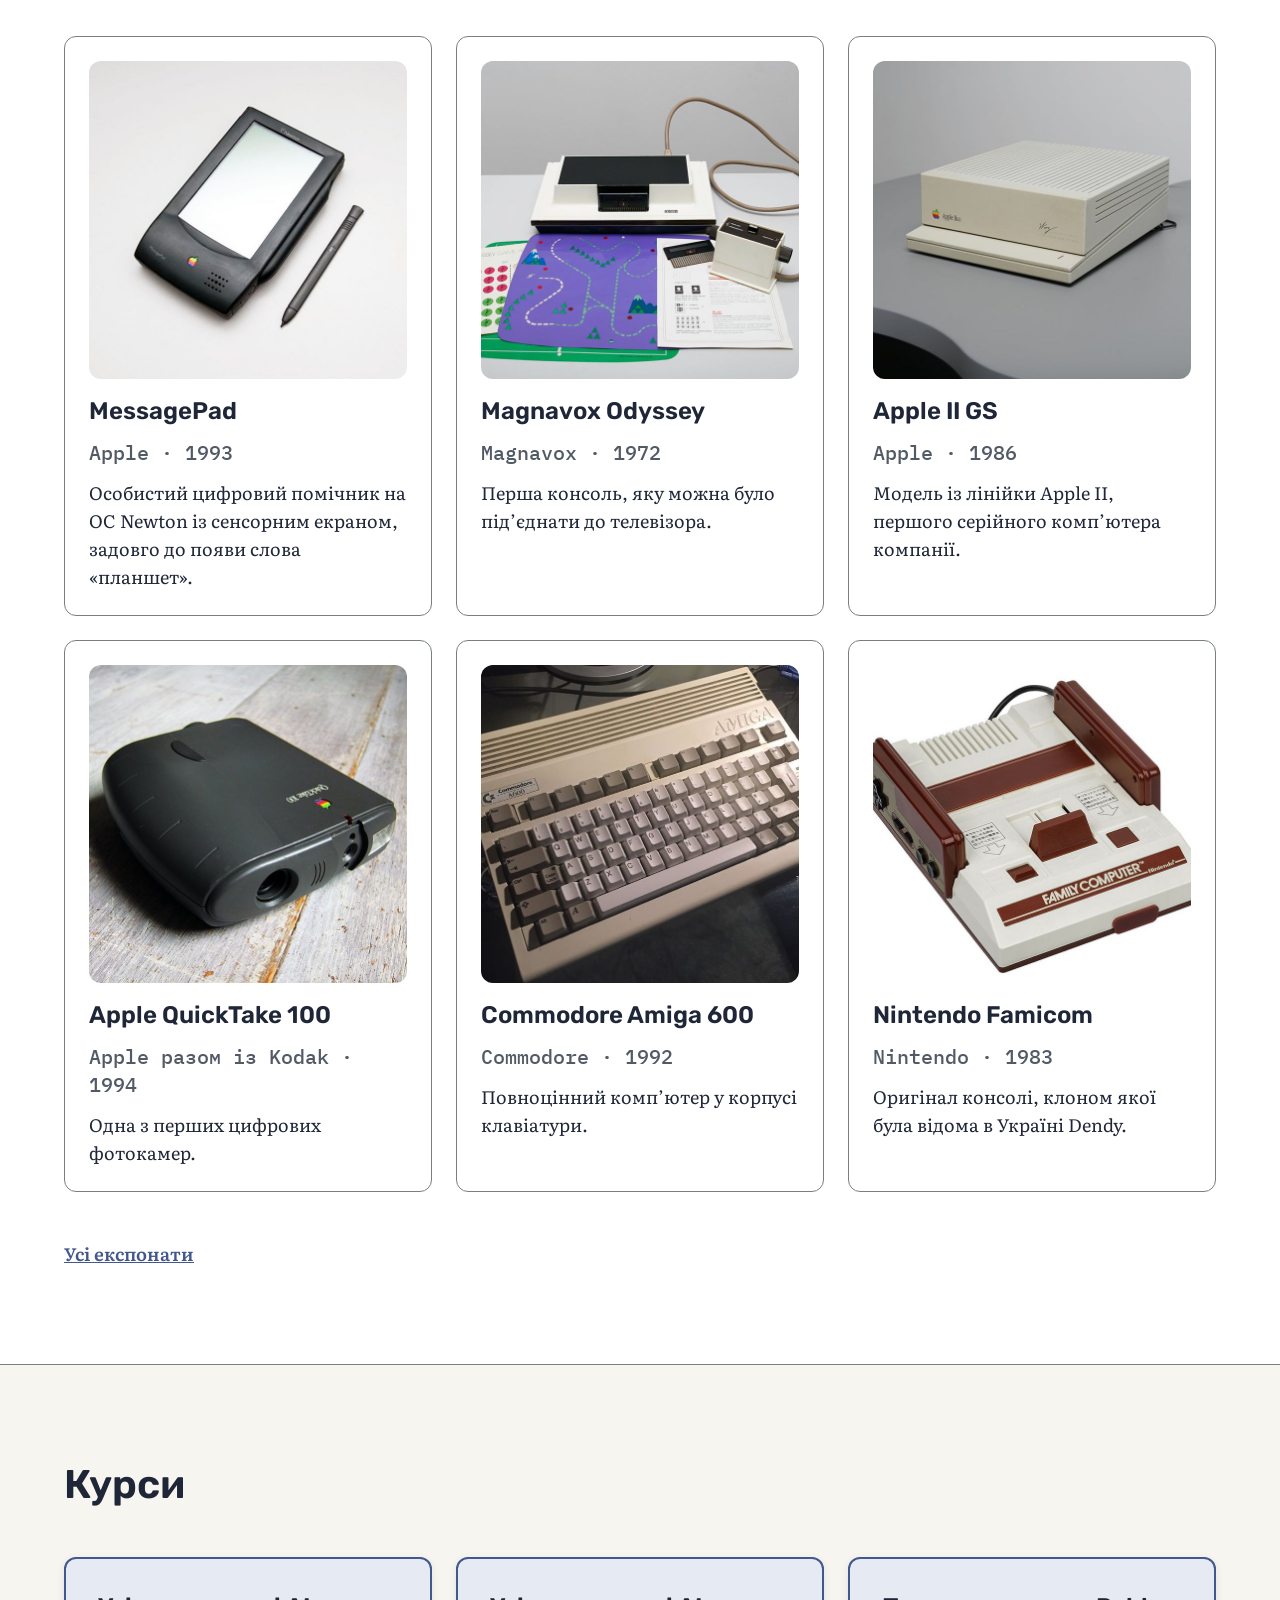
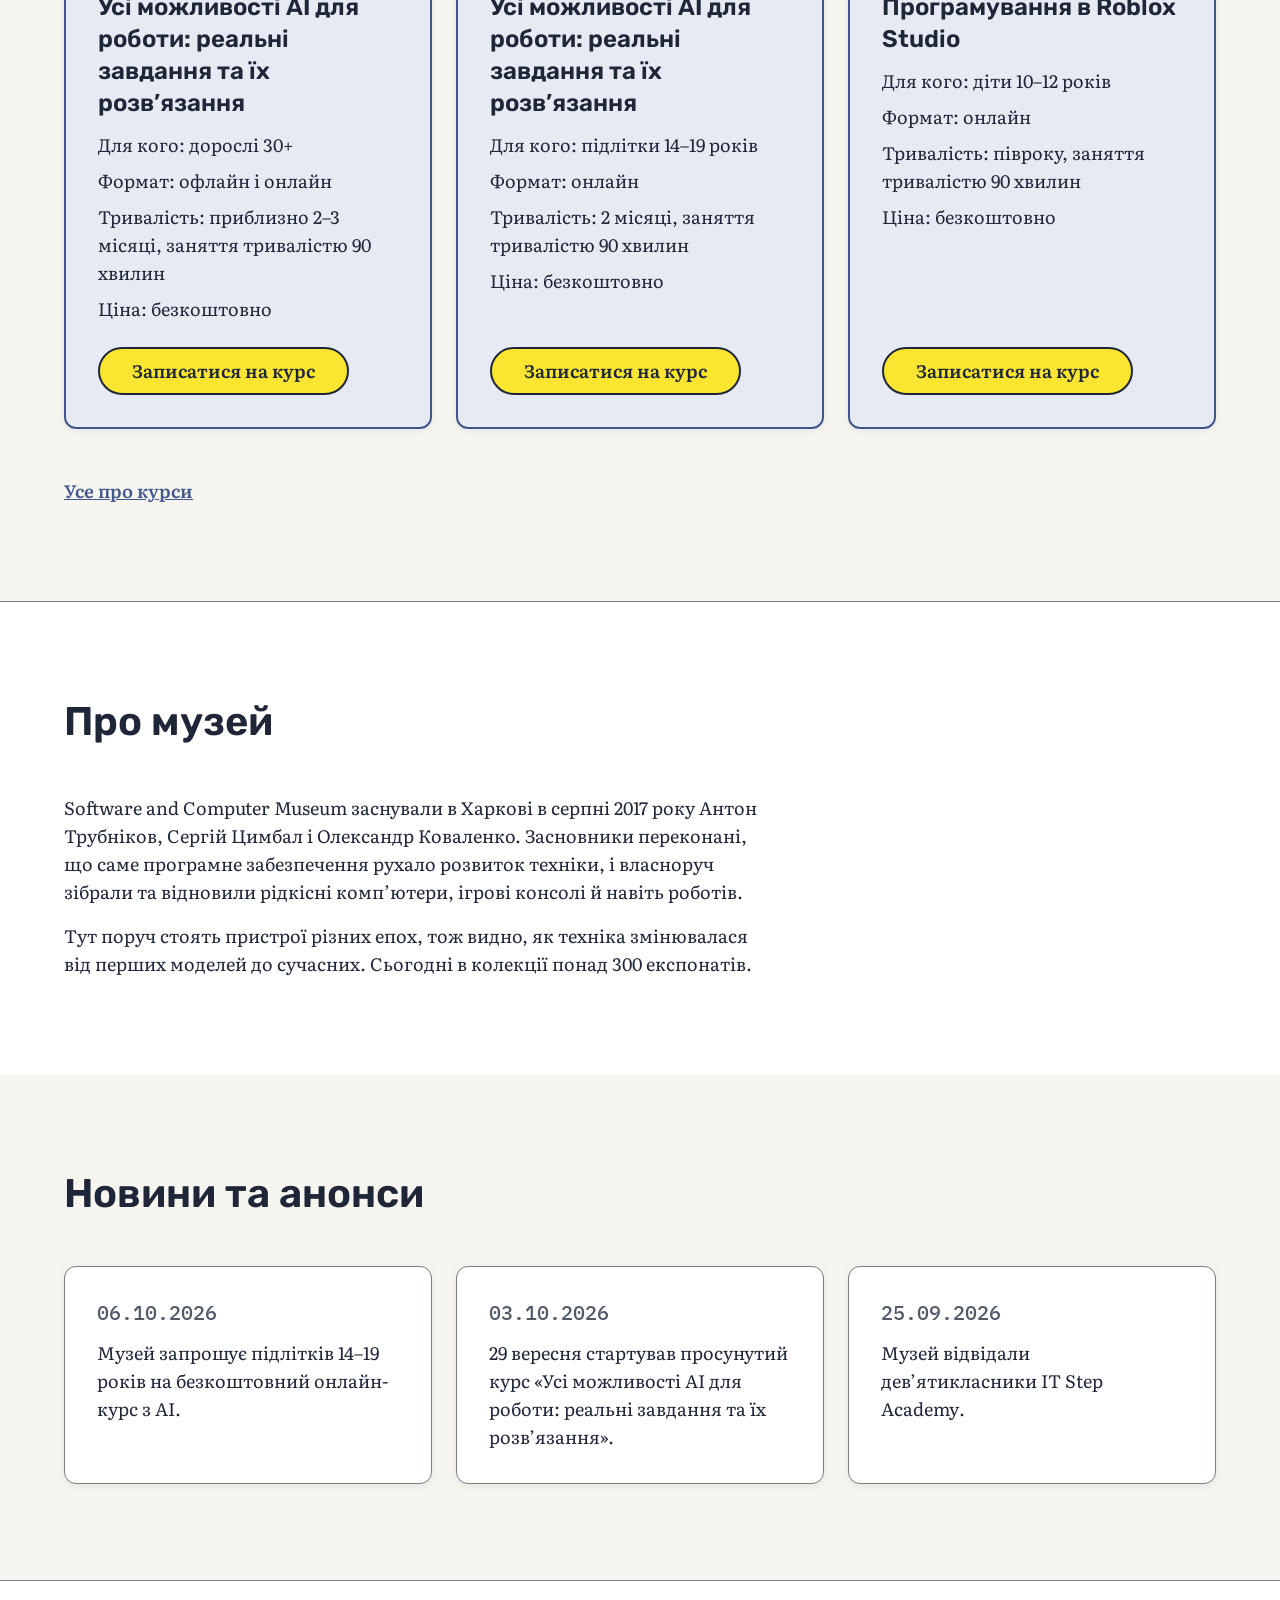
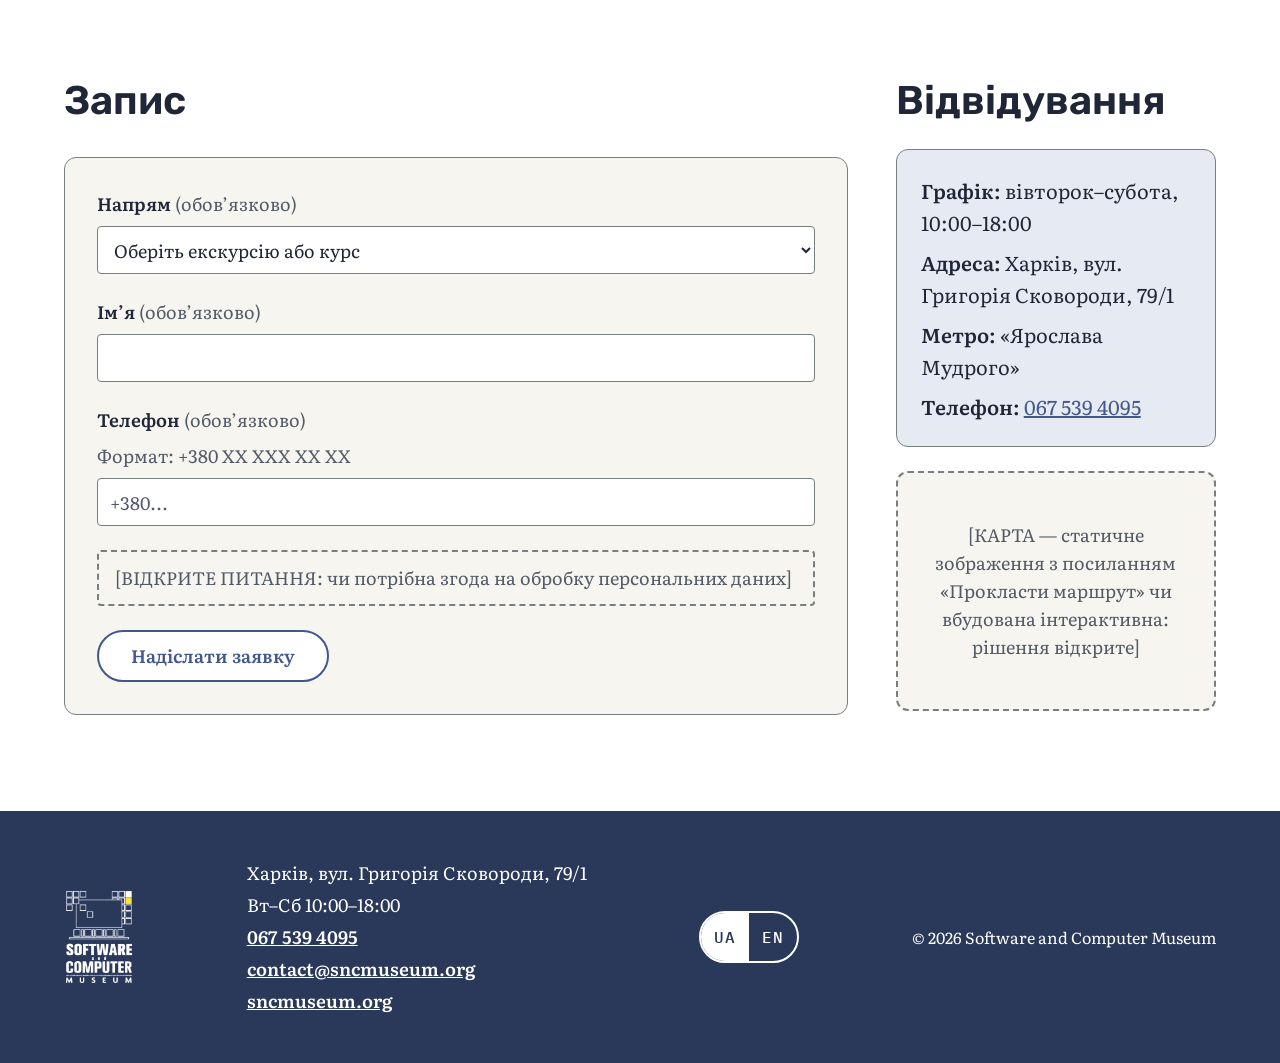
==== commit 63ef4c90: "Заповнити заглушки на сайті даними з ТЗ - Екскурсії: тривалість і ціна (оглядова — 30 хвилин, група " ====
--- a/index.html
+++ b/index.html
@@ -23,7 +23,6 @@
         <a href="#excursions">Екскурсії</a>
         <a href="exhibits.html">Експонати</a>
         <a href="#courses">Курси</a>
-        <a href="articles.html">Статті</a>
         <a href="#contacts">Відвідування</a>
       </nav>
       <div class="header-tools">
@@ -57,8 +56,9 @@
             <h3>Оглядова екскурсія</h3>
             <div class="card-body">
               <p>Для всіх, хто вперше в музеї.</p>
-              <p>Тривалість: <span class="muted">[ЗАПОВНИТИ]</span></p>
-              <p>Ціна: <span class="muted">[ЗАПОВНИТИ]</span></p>
+              <p>Тривалість: 30 хвилин</p>
+              <p>Ціна: безкоштовно</p>
+              <p>Група до 10 осіб. День і час узгоджуємо під час запису.</p>
             </div>
             <a class="btn btn-secondary" href="#signup" data-direction="exc1" aria-label="Записатися на екскурсію: оглядова">Записатися на екскурсію</a>
           </article>
@@ -66,8 +66,8 @@
             <h3>Шкільна екскурсія</h3>
             <div class="card-body">
               <p>Для класів. Бронюйте заздалегідь.</p>
-              <p>Тривалість: <span class="muted">[ЗАПОВНИТИ]</span></p>
-              <p>Ціна: <span class="muted">[ЗАПОВНИТИ]</span></p>
+              <p>Тривалість: від 1 до 2 годин</p>
+              <p>Ціна: безкоштовно</p>
             </div>
             <a class="btn btn-secondary" href="#signup" data-direction="exc2" aria-label="Записатися на екскурсію: шкільна">Записатися на екскурсію</a>
           </article>
@@ -75,8 +75,8 @@
             <h3>Тематична екскурсія</h3>
             <div class="card-body">
               <p>Для тих, хто хоче глибше розібратися в одній темі.</p>
-              <p>Тривалість: <span class="muted">[ЗАПОВНИТИ]</span></p>
-              <p>Ціна: <span class="muted">[ЗАПОВНИТИ]</span></p>
+              <p>Тривалість: від 1 до 2 годин</p>
+              <p>Ціна: безкоштовно</p>
             </div>
             <a class="btn btn-secondary" href="#signup" data-direction="exc3" aria-label="Записатися на екскурсію: тематична">Записатися на екскурсію</a>
           </article>
@@ -84,8 +84,8 @@
             <h3>Сімейна екскурсія «Ігрові приставки 90-х»</h3>
             <div class="card-body">
               <p>Для батьків із дітьми.</p>
-              <p>Тривалість: <span class="muted">[ЗАПОВНИТИ]</span></p>
-              <p>Ціна: <span class="muted">[ЗАПОВНИТИ]</span></p>
+              <p>Тривалість: від 1 до 2 годин</p>
+              <p>Ціна: безкоштовно</p>
             </div>
             <a class="btn btn-secondary" href="#signup" data-direction="exc4" aria-label="Записатися на екскурсію: сімейна «Ігрові приставки 90-х»">Записатися на екскурсію</a>
           </article>
@@ -134,7 +134,7 @@
             <p>Оригінал консолі, клоном якої була відома в Україні Dendy.</p>
           </article>
         </div>
-        <p class="todo">[Місце для кнопки «Показати більше експонатів» — додається згодом, при розширенні колекції]</p>
+        <a class="section-more" href="exhibits.html">Усі експонати</a>
       </div>
     </section>
 
@@ -174,6 +174,36 @@
           </article>
         </div>
         <a class="section-more" href="courses.html">Усе про курси</a>
+      </div>
+    </section>
+
+    <section id="about" class="section section--white" aria-labelledby="about-title">
+      <div class="container">
+        <h2 id="about-title">Про музей</h2>
+        <div class="about-text">
+          <p><span lang="en">Software and Computer Museum</span> заснували в Харкові в серпні 2017 року Антон Трубніков, Сергій Цимбал і Олександр Коваленко. Засновники переконані, що саме програмне забезпечення рухало розвиток техніки, і власноруч зібрали та відновили рідкісні комп’ютери, ігрові консолі й навіть роботів.</p>
+          <p>Тут поруч стоять пристрої різних епох, тож видно, як техніка змінювалася від перших моделей до сучасних. Сьогодні в колекції понад 300 експонатів.</p>
+        </div>
+      </div>
+    </section>
+
+    <section id="news" class="section" aria-labelledby="news-title">
+      <div class="container">
+        <h2 id="news-title">Новини та анонси</h2>
+        <div class="cards cards--news">
+          <article class="card">
+            <p class="year"><time datetime="2026-10-06">06.10.2026</time></p>
+            <p>Музей запрошує підлітків 14–19 років на безкоштовний онлайн-курс з AI.</p>
+          </article>
+          <article class="card">
+            <p class="year"><time datetime="2026-10-03">03.10.2026</time></p>
+            <p>29 вересня стартував просунутий курс «Усі можливості AI для роботи: реальні завдання та їх розв’язання».</p>
+          </article>
+          <article class="card">
+            <p class="year"><time datetime="2026-09-25">25.09.2026</time></p>
+            <p>Музей відвідали дев’ятикласники <span lang="en">IT Step Academy</span>.</p>
+          </article>
+        </div>
       </div>
     </section>
 
@@ -219,6 +249,7 @@
             <dl class="visit-info">
               <div><dt>Графік:</dt> <dd>вівторок–субота, 10:00–18:00</dd></div>
               <div><dt>Адреса:</dt> <dd>Харків, вул. Григорія Сковороди, 79/1</dd></div>
+              <div><dt>Метро:</dt> <dd>«Ярослава Мудрого»</dd></div>
               <div><dt>Телефон:</dt> <dd><a href="tel:+380675394095">067&nbsp;539&nbsp;4095</a></dd></div>
             </dl>
             <div class="todo map-todo" role="img" aria-label="Карта: музей на вул. Григорія Сковороди, 79/1, Харків">[КАРТА — статичне зображення з посиланням «Прокласти маршрут» чи вбудована інтерактивна: рішення відкрите]</div>
@@ -235,13 +266,14 @@
         <p>Харків, вул. Григорія Сковороди, 79/1</p>
         <p>Вт–Сб 10:00–18:00</p>
         <a href="tel:+380675394095">067&nbsp;539&nbsp;4095</a>
+        <a href="mailto:contact@sncmuseum.org">contact@sncmuseum.org</a>
         <a href="https://sncmuseum.org">sncmuseum.org</a>
       </div>
       <div class="lang" role="group" aria-label="Мова сайту">
         <button type="button" aria-pressed="true" aria-label="Українська">UA</button>
         <button type="button" aria-pressed="false" aria-label="English" lang="en">EN</button>
       </div>
-      <p class="copyright">© [ЗАПОВНИТИ: рік] <span lang="en">Software and Computer Museum</span></p>
+      <p class="copyright">© 2026 <span lang="en">Software and Computer Museum</span></p>
     </div>
   </footer>
 
--- a/css/styles.css
+++ b/css/styles.css
@@ -218,6 +218,9 @@
 .cards--excursions { grid-template-columns: repeat(auto-fit, minmax(260px, 1fr)); }
 .cards--exhibits { grid-template-columns: repeat(auto-fit, minmax(320px, 1fr)); }
 .cards--courses { grid-template-columns: repeat(auto-fit, minmax(300px, 1fr)); }
+.cards--news { grid-template-columns: repeat(auto-fit, minmax(260px, 1fr)); }
+.about-text { max-width: 70ch; display: flex; flex-direction: column; gap: var(--space-4); }
+.about-text p { margin: 0; }
 .card {
   display: flex;
   flex-direction: column;
@@ -513,39 +516,6 @@
 .cta-section .container { align-items: flex-start; gap: var(--space-6); }
 .cta-section h2 { color: var(--white); }
 
-/* Статті */
-.article-list {
-  display: grid;
-  grid-template-columns: repeat(auto-fit, minmax(320px, 1fr));
-  gap: var(--space-6);
-  margin: 0;
-  padding: 0;
-  list-style: none;
-}
-.article-card { position: relative; }
-.article-card h3 a { color: var(--ink); text-decoration: none; }
-.article-card h3 a::after { content: ""; position: absolute; inset: 0; border-radius: var(--radius-md); }
-.article-card:hover h3 a { color: var(--museum-blue); text-decoration: underline; }
-.article-card h3 a:focus-visible { outline: none; }
-.article-card:has(a:focus-visible) { outline: 3px solid var(--focus-ring); outline-offset: 3px; }
-
-.hero--article h1 { font-size: 48px; line-height: 56px; }
-.back-link { text-decoration: underline; text-underline-offset: 4px; }
-
-.prose { max-width: 720px; display: flex; flex-direction: column; gap: var(--space-6); }
-.prose h2 { margin-top: var(--space-6); font-size: 32px; line-height: 40px; }
-.prose-lead { font-size: 22px; line-height: 34px; }
-.prose strong { font-weight: 600; }
-.prose-next {
-  padding: var(--space-6);
-  background: var(--blue-soft);
-  border-left: 4px solid var(--museum-blue);
-  border-radius: var(--radius-sm);
-  font-style: italic;
-}
-.sources { margin: 0; padding-left: var(--space-6); display: flex; flex-direction: column; gap: var(--space-2); font-size: 16px; line-height: 24px; }
-.sources a { overflow-wrap: anywhere; }
-
 /* Панель запису на телефоні */
 .mobile-bar { display: none; }
 
@@ -605,10 +575,6 @@
   .course-facts { padding: var(--space-4); }
   .steps li { padding: var(--space-6); }
   .news li { grid-template-columns: minmax(0, 1fr); gap: var(--space-1); }
-  .article-list { grid-template-columns: minmax(0, 1fr); }
-  .hero--article h1 { font-size: 30px; line-height: 38px; }
-  .prose h2 { font-size: 26px; line-height: 34px; }
-  .prose-lead { font-size: 20px; line-height: 30px; }
   .cta-section .container { align-items: stretch; }
 
   .site-footer:has(~ .mobile-bar) { padding-bottom: 112px; }
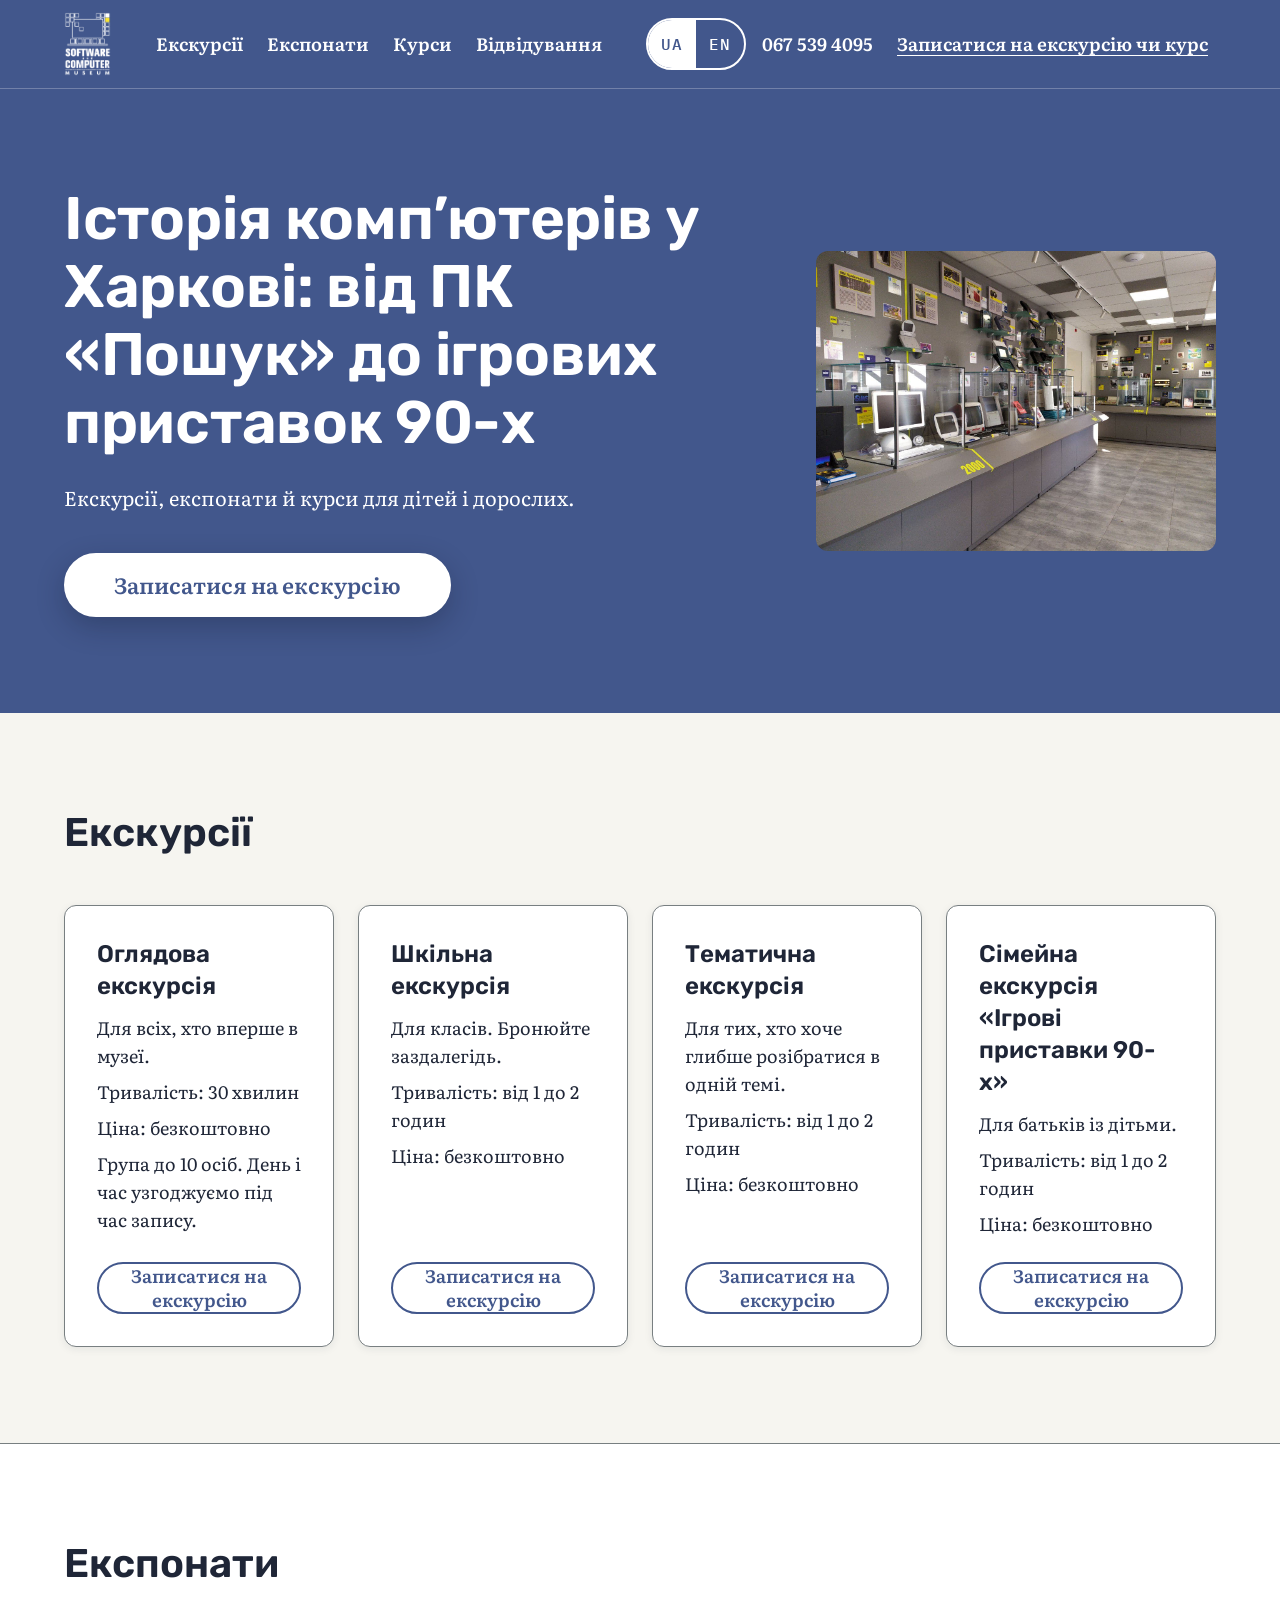
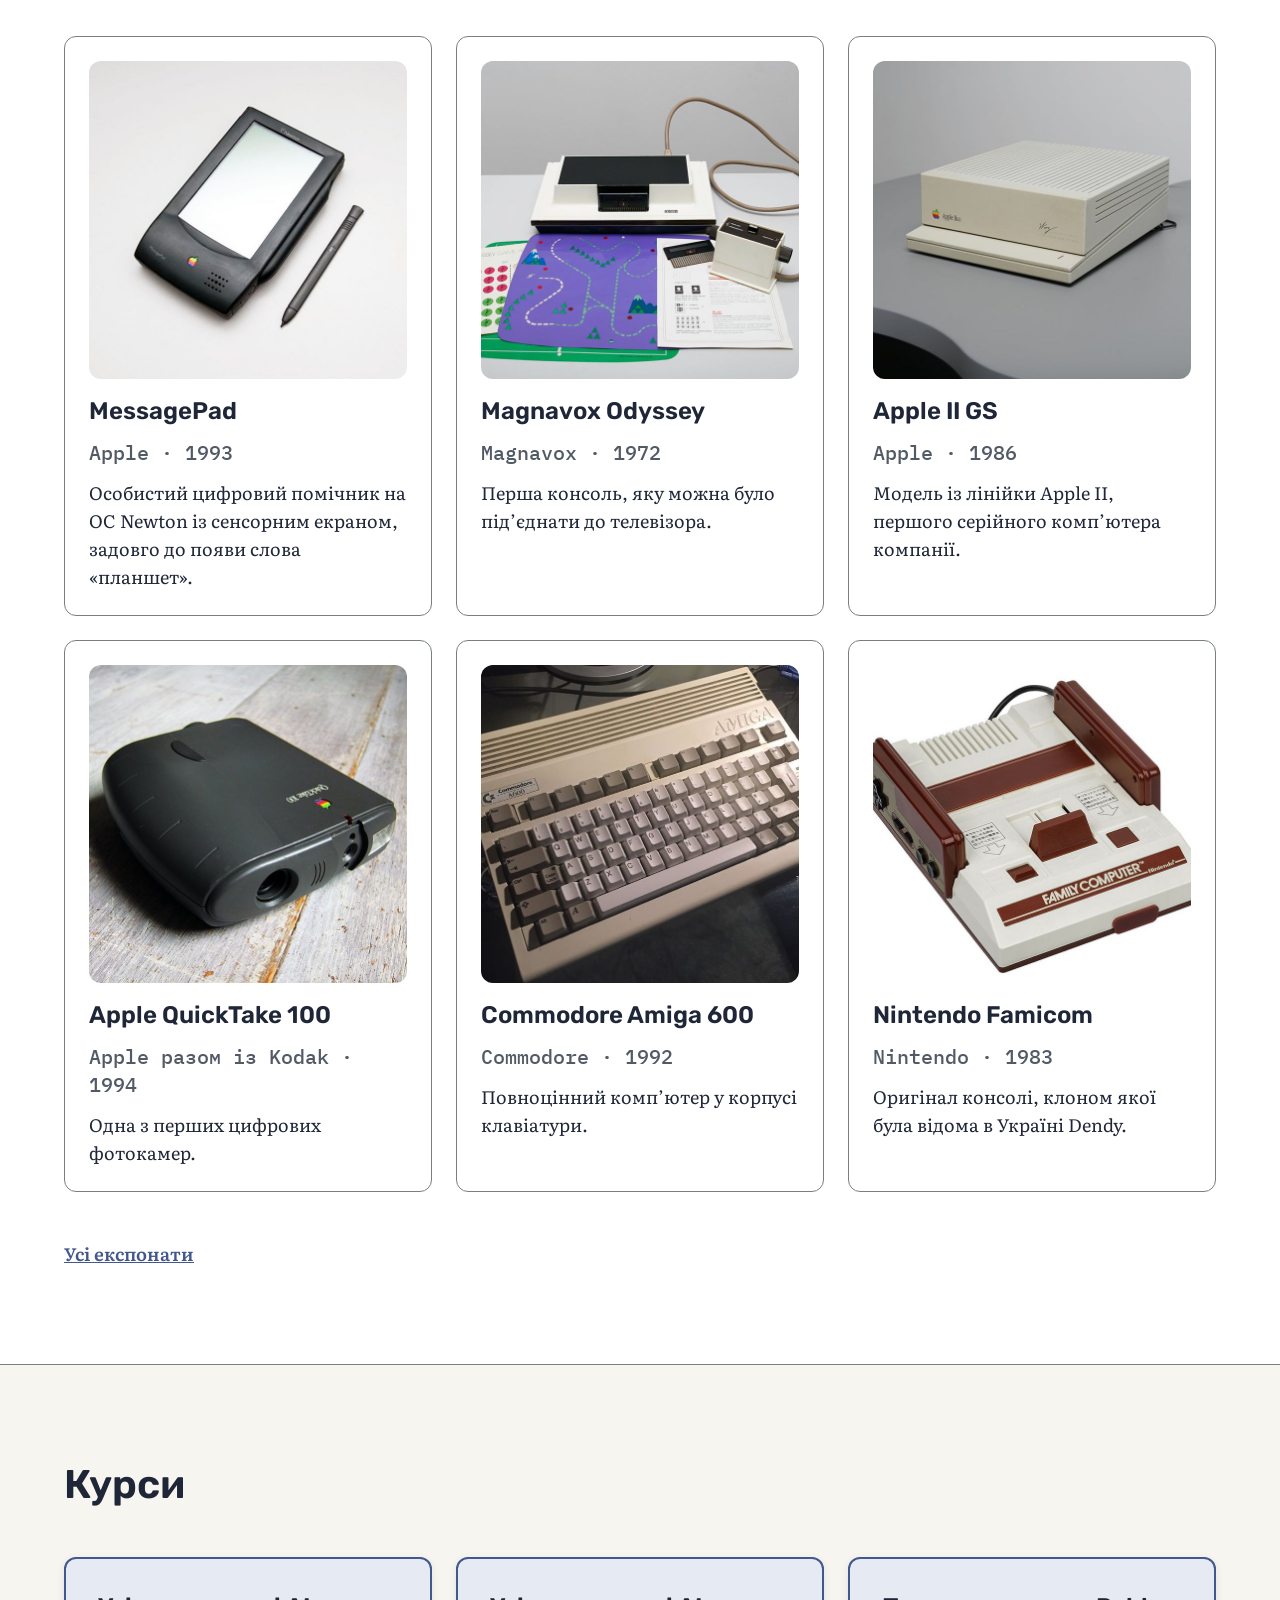
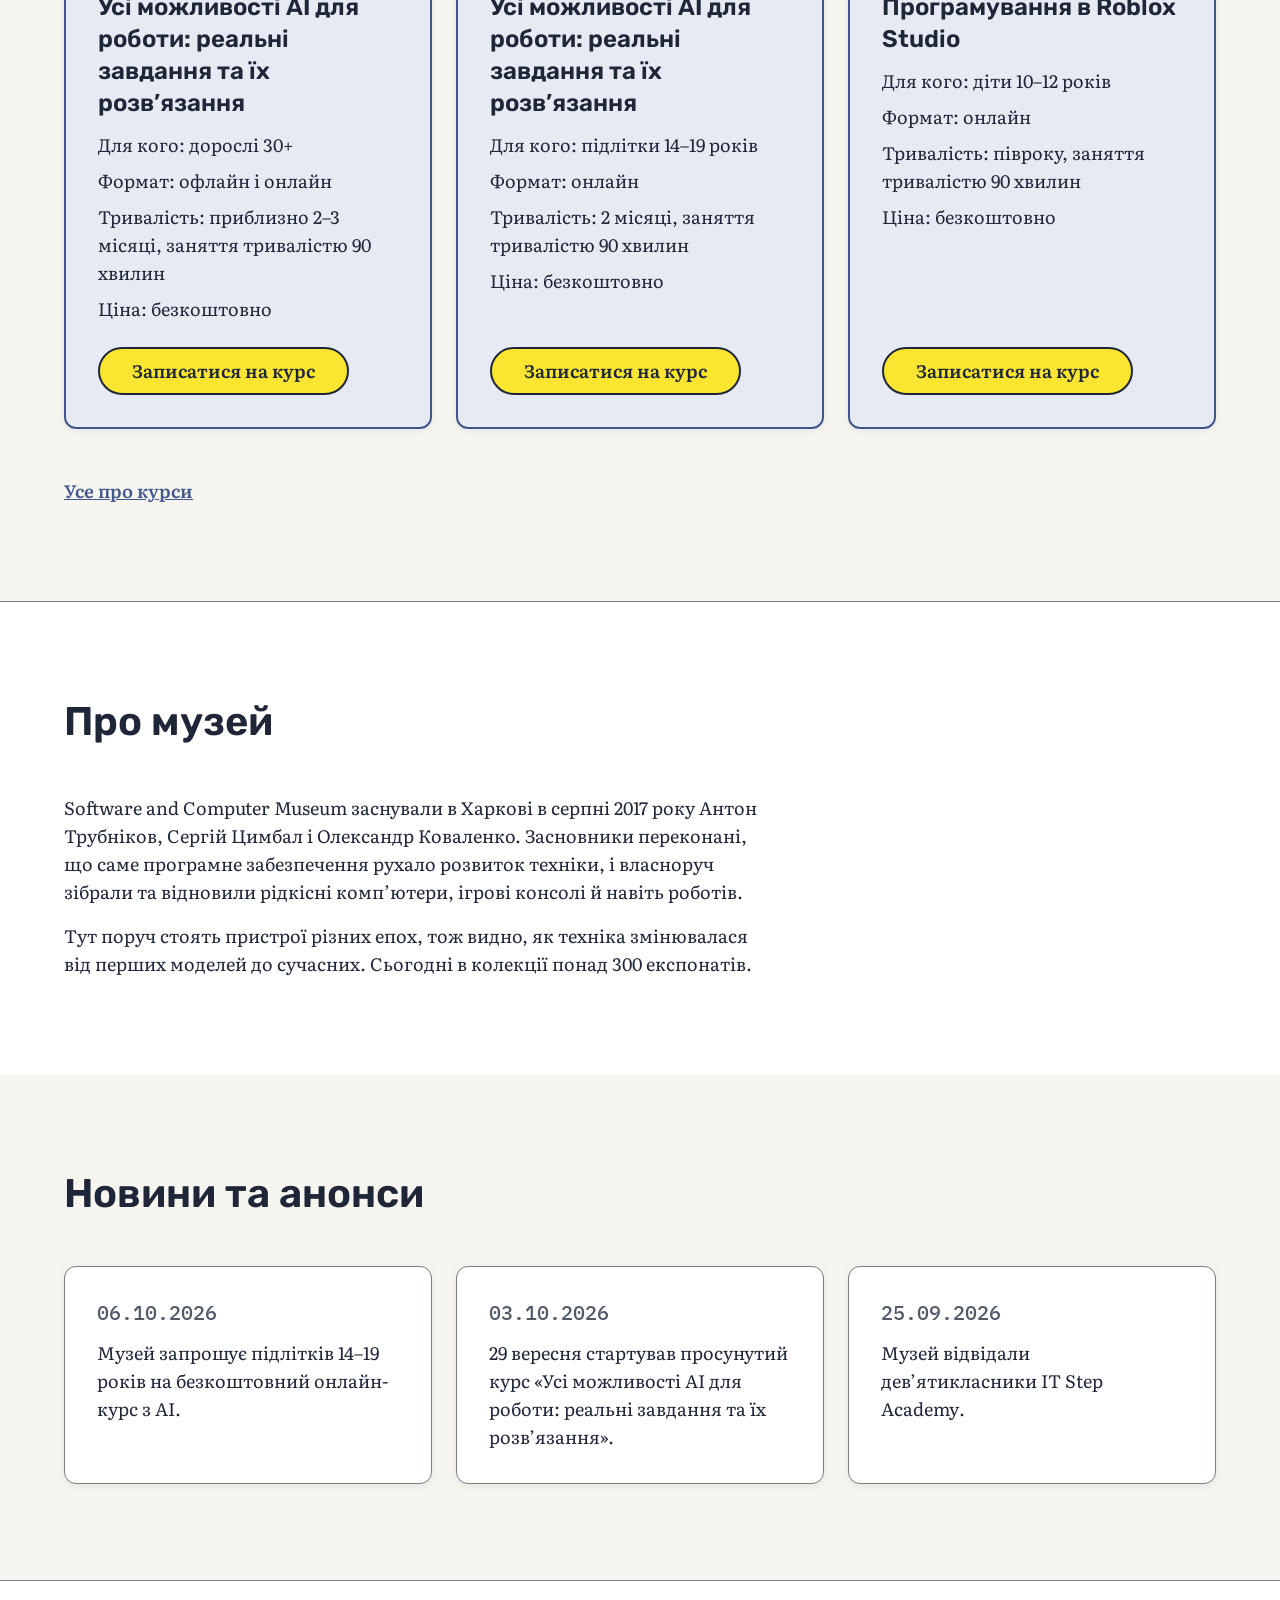
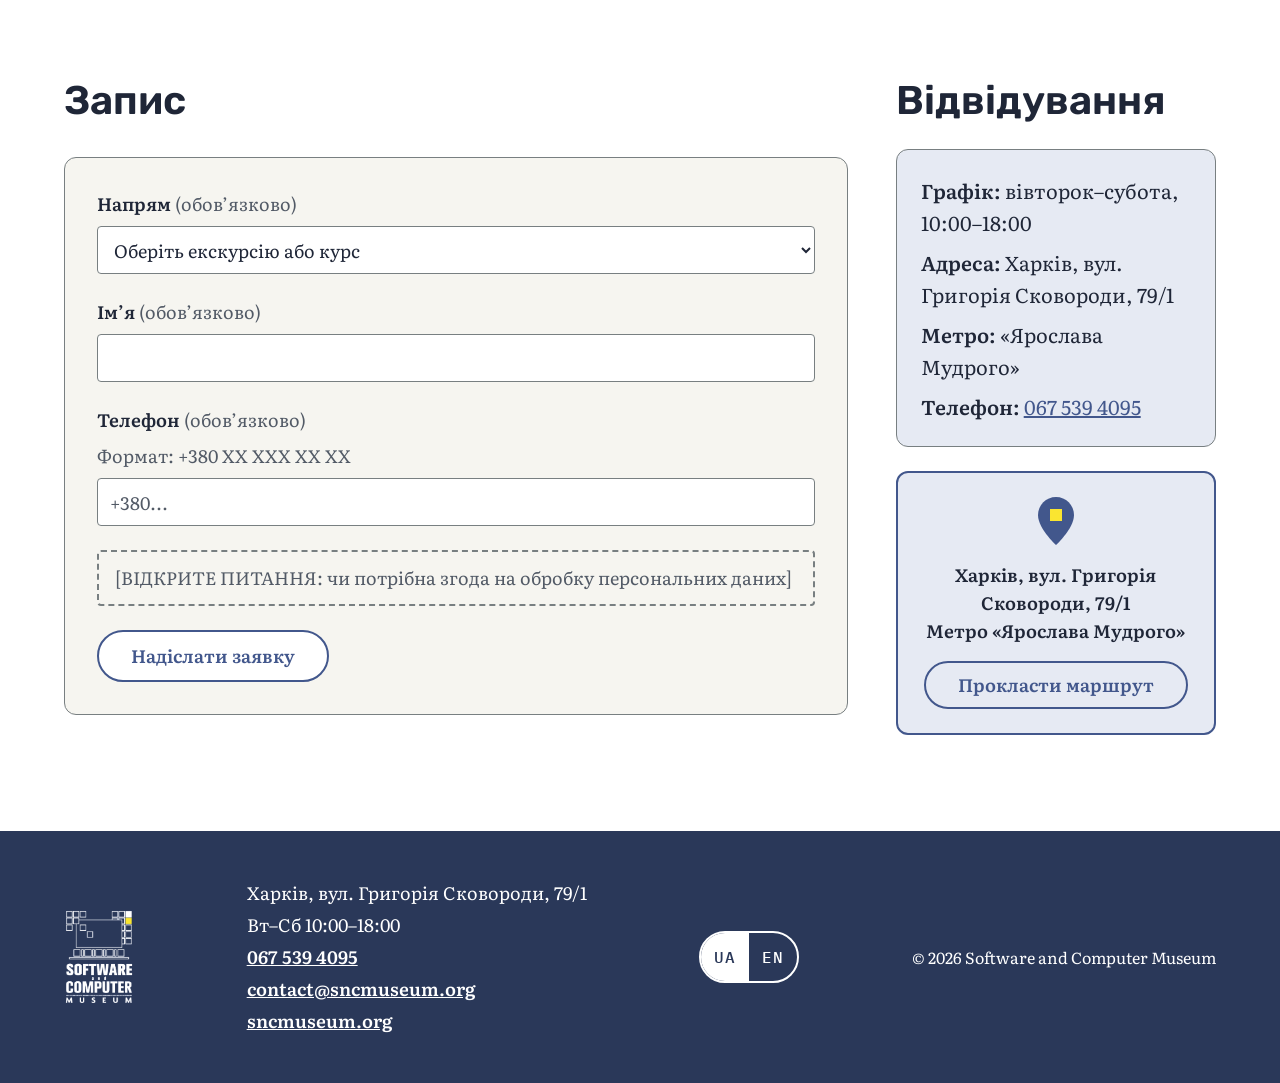
==== commit c4c2bdb8: "Замінити заглушку карти статичним блоком із маршрутом - У «Відвідуванні» замість заглушки — блок з а" ====
--- a/index.html
+++ b/index.html
@@ -252,7 +252,11 @@
               <div><dt>Метро:</dt> <dd>«Ярослава Мудрого»</dd></div>
               <div><dt>Телефон:</dt> <dd><a href="tel:+380675394095">067&nbsp;539&nbsp;4095</a></dd></div>
             </dl>
-            <div class="todo map-todo" role="img" aria-label="Карта: музей на вул. Григорія Сковороди, 79/1, Харків">[КАРТА — статичне зображення з посиланням «Прокласти маршрут» чи вбудована інтерактивна: рішення відкрите]</div>
+            <div class="map-static">
+              <svg class="map-pin" viewBox="0 0 24 32" width="36" height="48" aria-hidden="true" focusable="false"><path d="M12 0C5.4 0 0 5.4 0 12c0 9 12 20 12 20s12-11 12-20C24 5.4 18.6 0 12 0z" fill="currentColor"/><rect x="8" y="8" width="8" height="8" fill="var(--cta-yellow)"/></svg>
+              <p class="map-address">Харків, вул. Григорія Сковороди, 79/1<br>Метро «Ярослава Мудрого»</p>
+              <a class="btn btn-secondary" href="https://www.google.com/maps/dir/?api=1&amp;destination=%D0%B2%D1%83%D0%BB.%20%D0%93%D1%80%D0%B8%D0%B3%D0%BE%D1%80%D1%96%D1%8F%20%D0%A1%D0%BA%D0%BE%D0%B2%D0%BE%D1%80%D0%BE%D0%B4%D0%B8%2C%2079%2F1%2C%20%D0%A5%D0%B0%D1%80%D0%BA%D1%96%D0%B2%2C%2061000" target="_blank" rel="noopener">Прокласти маршрут <span class="visually-hidden">(Google Карти, відкриється в новій вкладці)</span></a>
+            </div>
           </div>
         </div>
       </div>
--- a/css/styles.css
+++ b/css/styles.css
@@ -320,13 +320,24 @@
 }
 .visit-info dt { display: inline; font-weight: 600; }
 .visit-info dd { display: inline; margin: 0; }
-.map-todo {
-  display: flex;
+.map-static {
+  display: flex;
+  flex-direction: column;
   align-items: center;
   justify-content: center;
-  height: 240px;
-  padding: var(--space-4);
-  border-radius: var(--radius-md);
+  gap: var(--space-4);
+  min-height: 240px;
+  padding: var(--space-6);
+  background: var(--blue-soft);
+  border: 2px solid var(--museum-blue);
+  border-radius: var(--radius-md);
+  color: var(--museum-blue);
+  text-align: center;
+}
+.map-address { margin: 0; color: var(--ink); font-weight: 600; }
+.visually-hidden {
+  position: absolute; width: 1px; height: 1px; margin: -1px; padding: 0;
+  overflow: hidden; clip: rect(0 0 0 0); white-space: nowrap; border: 0;
 }
 
 /* Підвал */
@@ -562,7 +573,7 @@
   .form { padding: var(--space-6); }
   .form .btn { align-self: stretch; }
   .thanks { padding: var(--space-6); }
-  .map-todo { height: 220px; }
+  .map-static { min-height: 220px; }
 
   .facts { gap: var(--space-3); }
   .facts li { flex: 1 1 140px; min-width: 0; padding: var(--space-3) var(--space-4); }
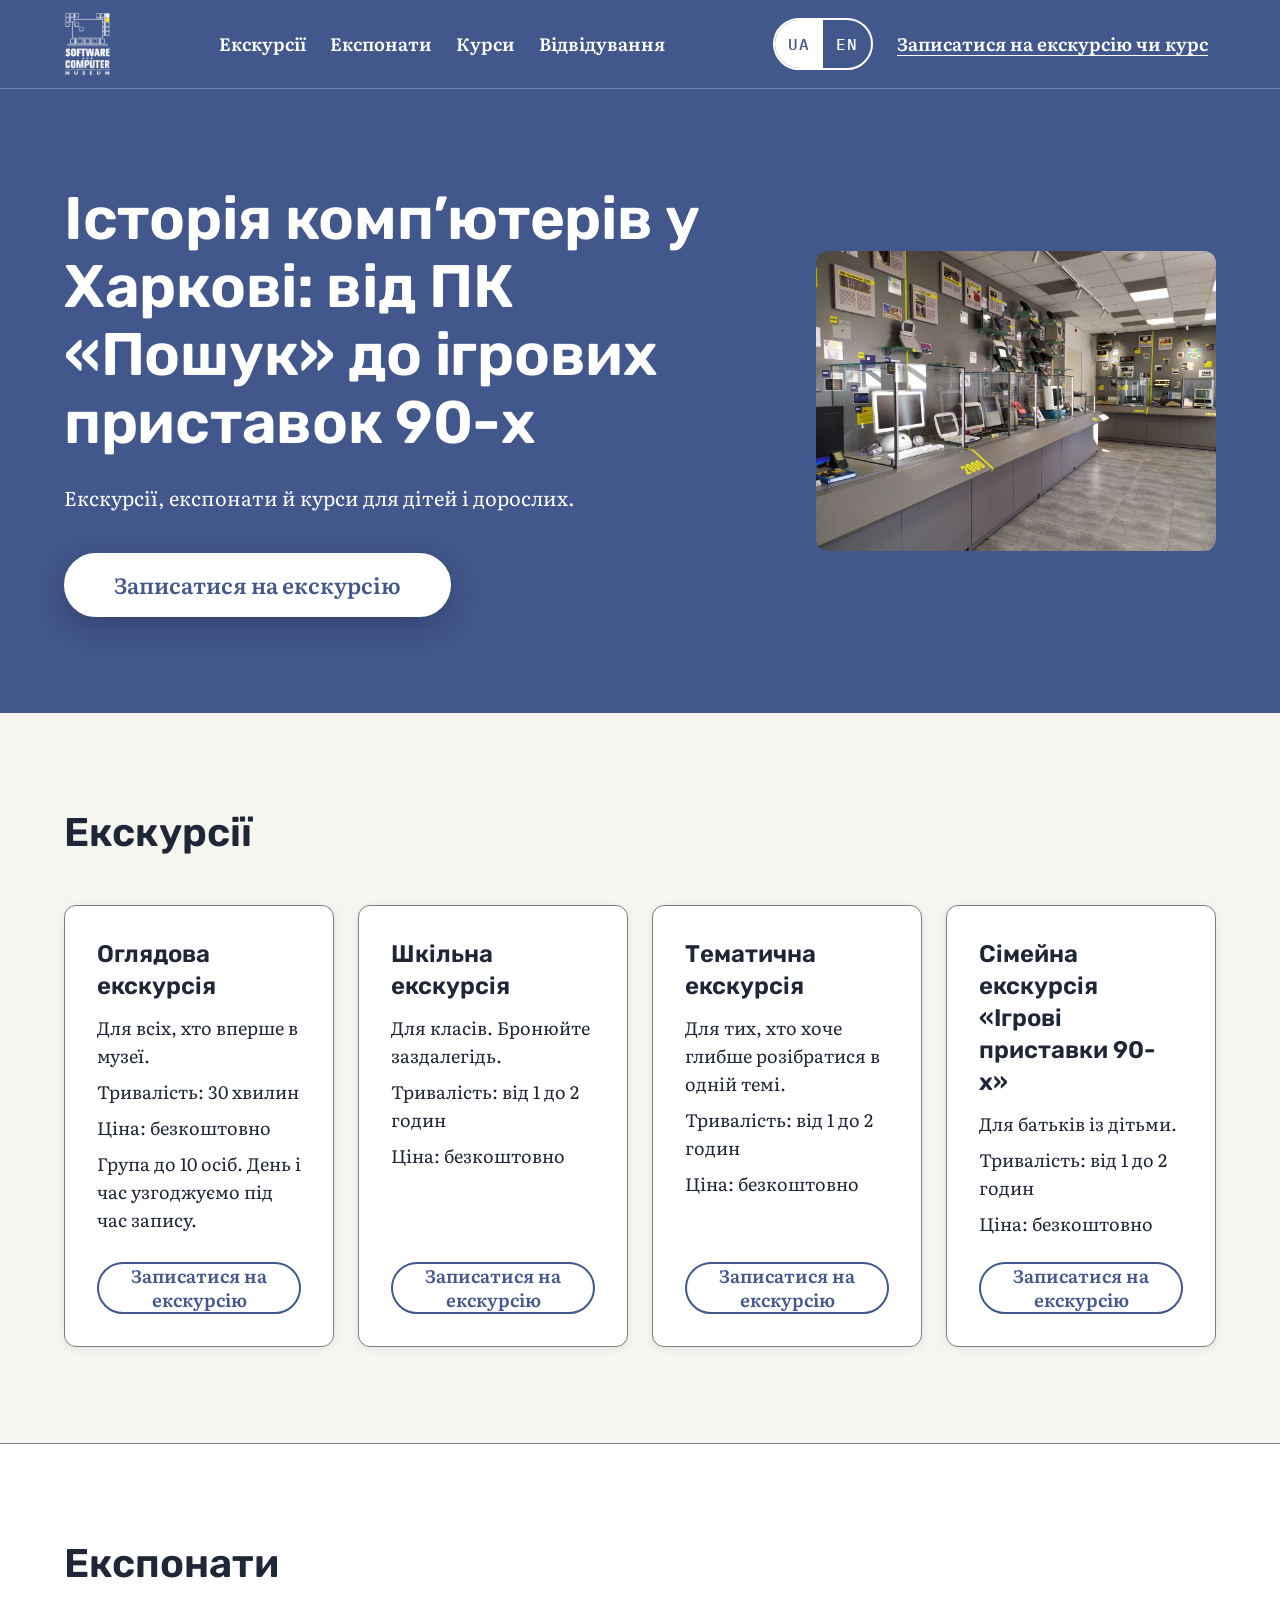
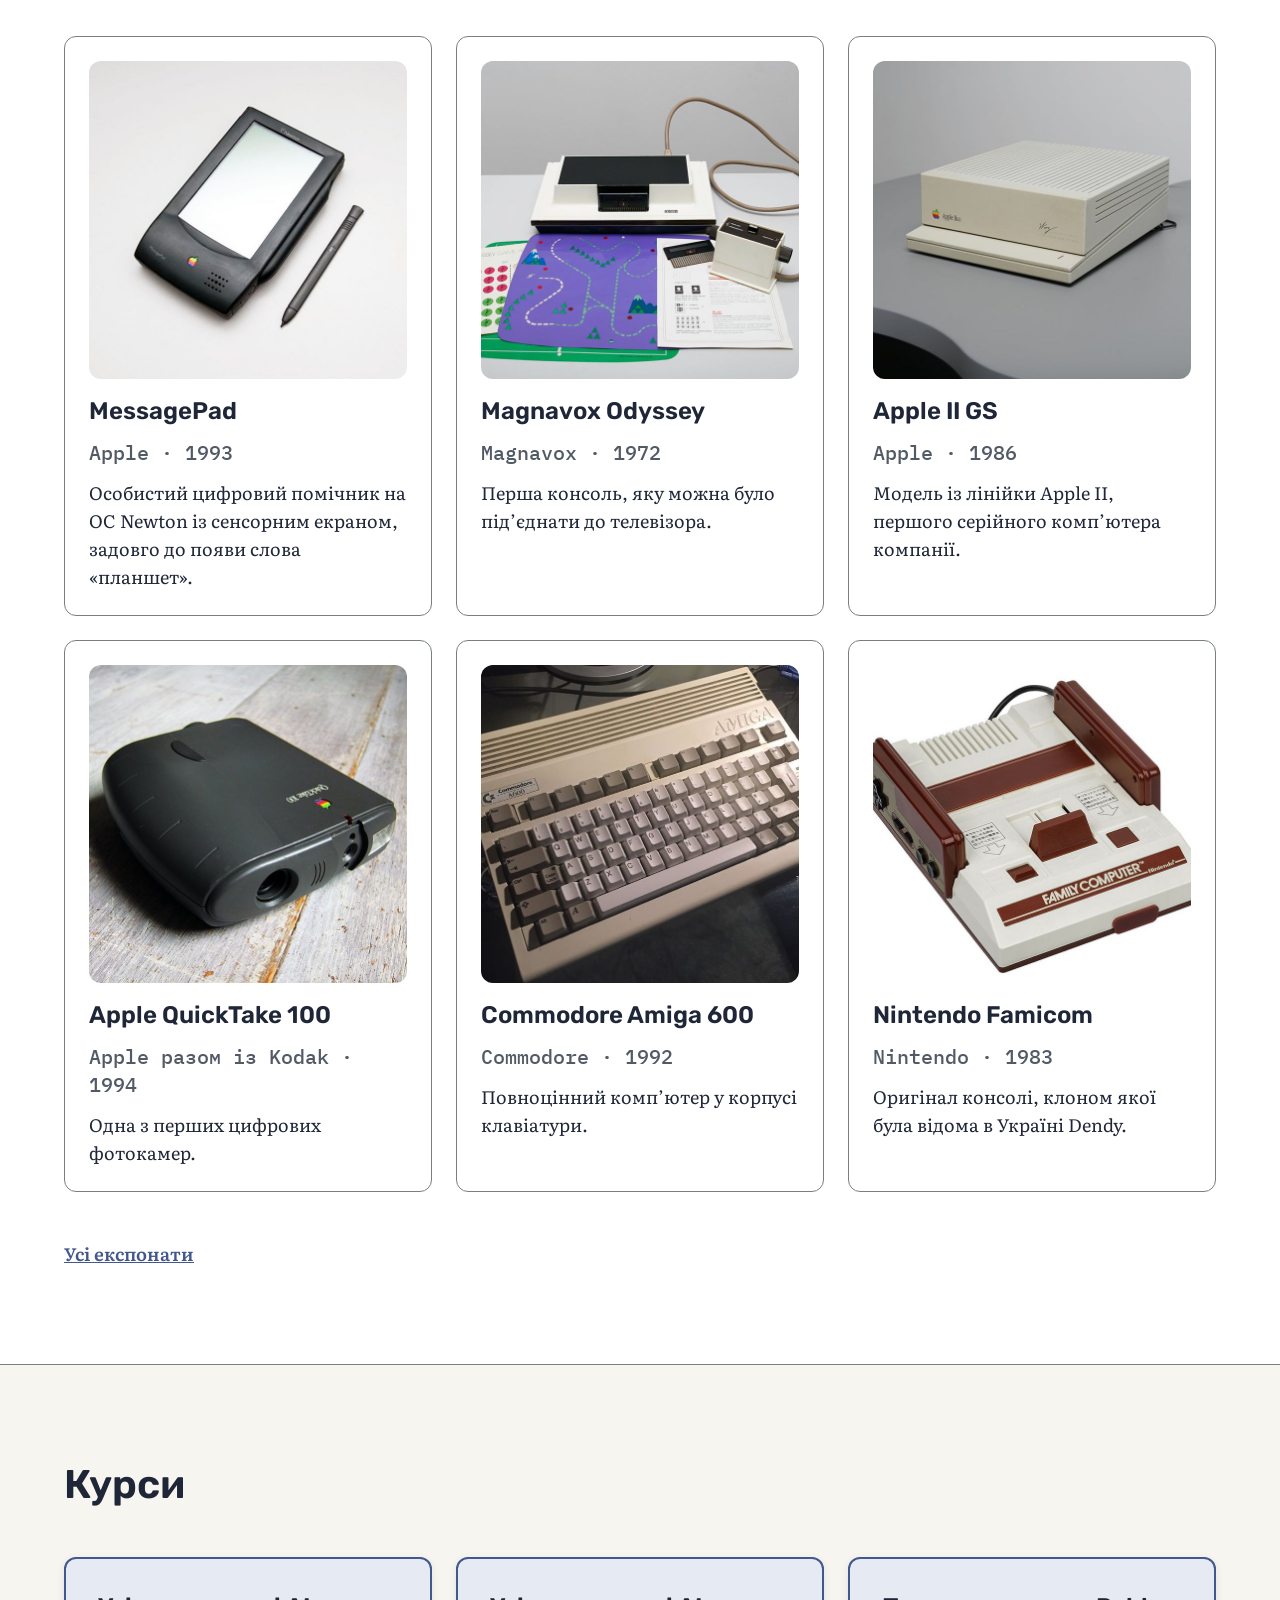
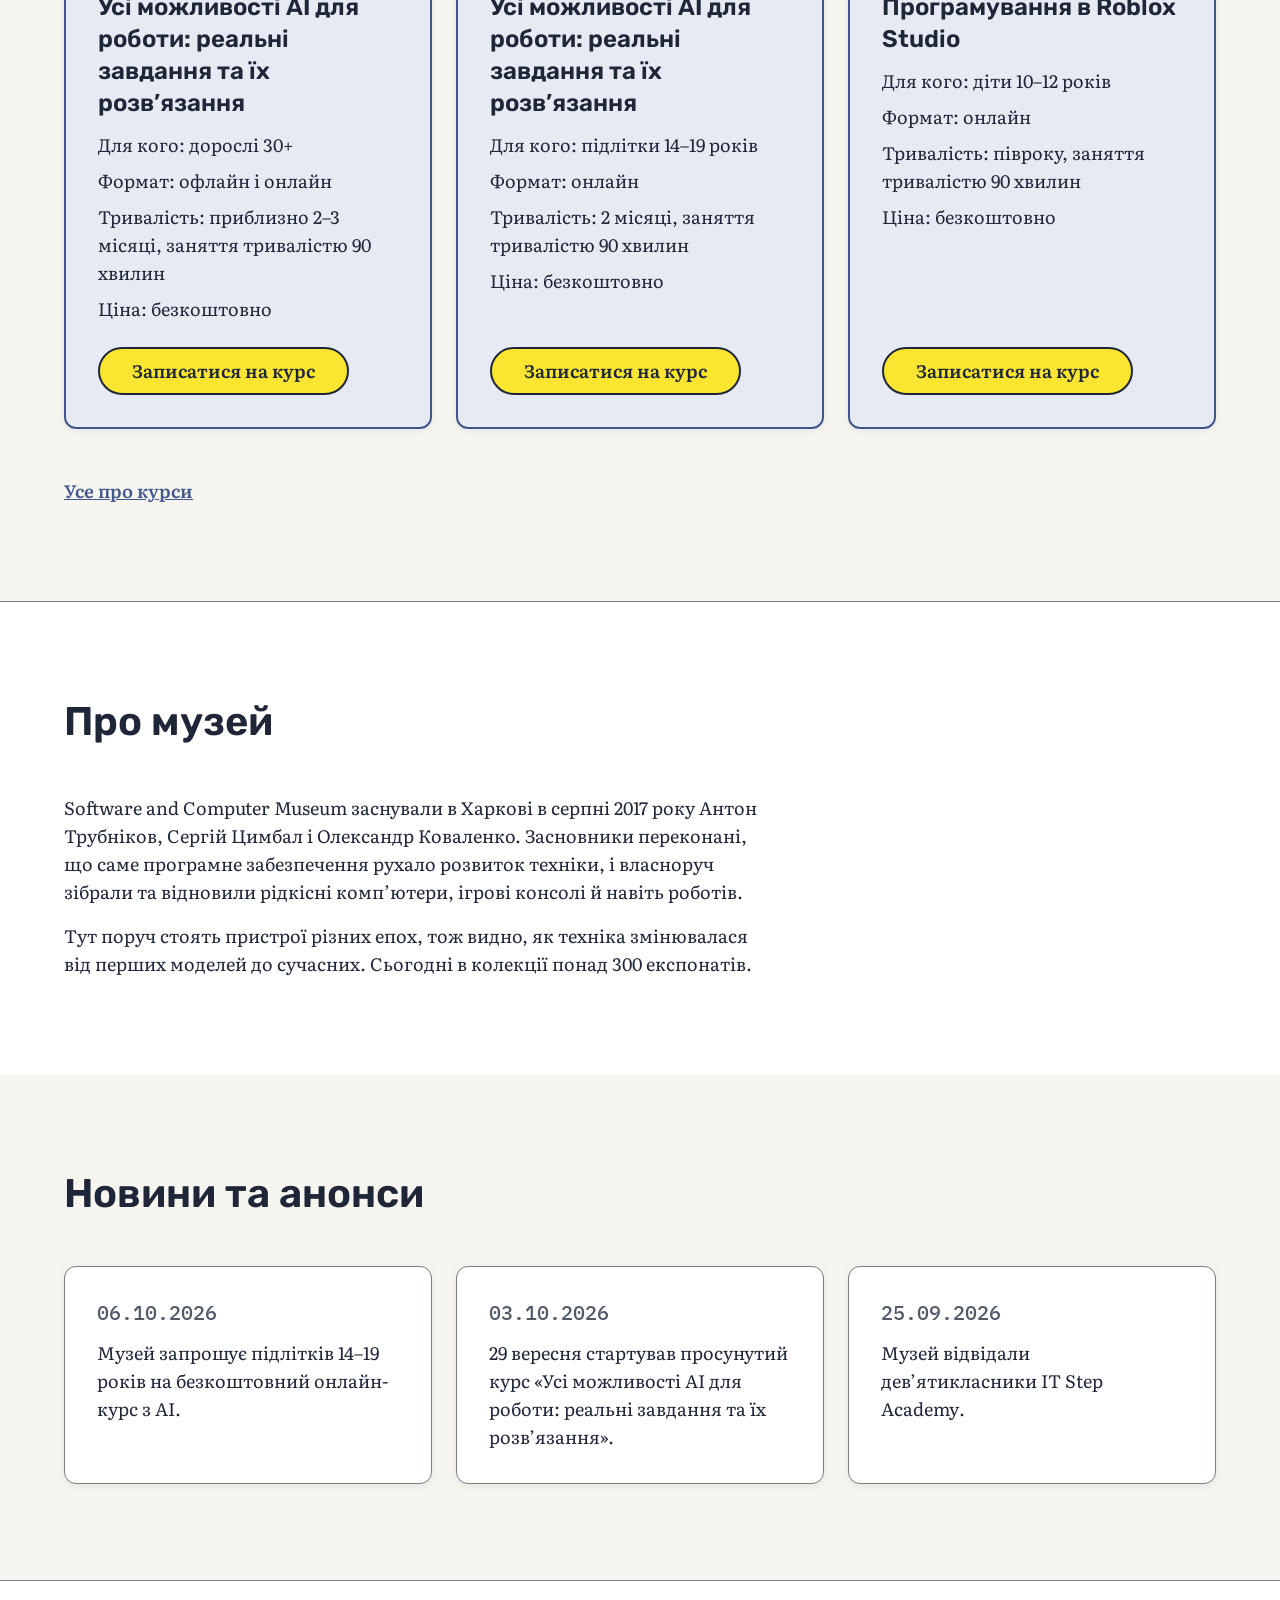
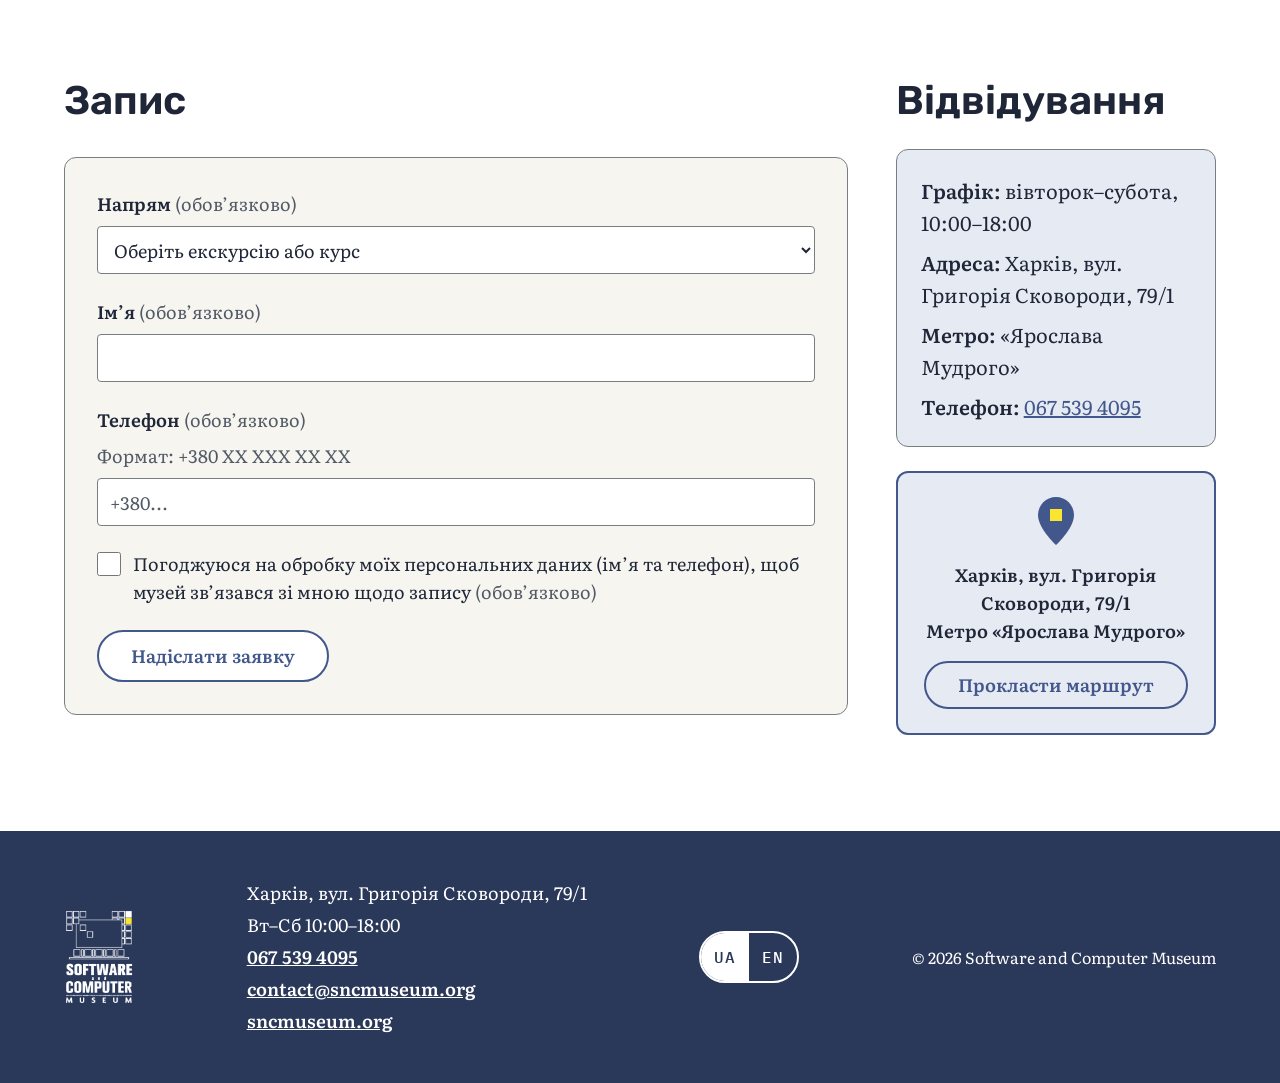
==== commit 763a5ee0: "Додати згоду на обробку даних у форму й прибрати телефон із шапки - Форма запису: обов'язкова галочк" ====
--- a/index.html
+++ b/index.html
@@ -30,7 +30,6 @@
           <button type="button" aria-pressed="true" aria-label="Українська">UA</button>
           <button type="button" aria-pressed="false" aria-label="English" lang="en">EN</button>
         </div>
-        <a class="header-phone" href="tel:+380675394095" aria-label="Зателефонувати: 067 539 4095">067&nbsp;539&nbsp;4095</a>
         <a class="header-cta" href="#signup">Записатися на екскурсію чи курс</a>
       </div>
     </div>
@@ -212,7 +211,7 @@
         <div class="signup-row">
           <div id="signup" class="signup">
             <h2>Запис</h2>
-            <form class="form" id="signup-form" novalidate>
+            <form class="form" id="signup-form" method="post" novalidate>
               <div class="field">
                 <label for="f-direction">Напрям <span>(обов’язково)</span></label>
                 <select id="f-direction" name="direction" required aria-required="true" aria-invalid="false" aria-describedby="err-direction">
@@ -238,7 +237,13 @@
                 <input id="f-phone" name="phone" type="tel" autocomplete="tel" placeholder="+380..." required aria-required="true" aria-invalid="false" aria-describedby="hint-phone err-phone">
                 <p id="err-phone" class="field-error" role="alert" hidden></p>
               </div>
-              <p class="todo">[ВІДКРИТЕ ПИТАННЯ: чи потрібна згода на обробку персональних даних]</p>
+              <div class="field field--consent">
+                <div class="consent">
+                  <input id="f-consent" name="consent" type="checkbox" required aria-required="true" aria-invalid="false" aria-describedby="err-consent">
+                  <label for="f-consent">Погоджуюся на обробку моїх персональних даних (ім’я та телефон), щоб музей зв’язався зі мною щодо запису <span>(обов’язково)</span></label>
+                </div>
+                <p id="err-consent" class="field-error" role="alert" hidden></p>
+              </div>
               <button class="btn btn-secondary" type="submit">Надіслати заявку</button>
             </form>
             <p class="thanks" id="signup-thanks" role="status" hidden>Дякуємо! Ми зателефонуємо Вам найближчим часом</p>
--- a/css/styles.css
+++ b/css/styles.css
@@ -144,16 +144,6 @@
 }
 .site-nav a:hover { color: var(--white); text-decoration: underline; }
 .header-tools { display: flex; flex-wrap: wrap; gap: var(--space-4); align-items: center; }
-.header-phone {
-  display: inline-flex;
-  align-items: center;
-  min-height: 48px;
-  color: var(--white);
-  font-weight: 600;
-  text-decoration: none;
-  white-space: nowrap;
-}
-.header-phone:hover { color: var(--white); text-decoration: underline; }
 .header-cta {
   display: inline-flex;
   align-items: center;
@@ -290,7 +280,18 @@
 }
 .field [aria-invalid="true"] { border: 2px solid var(--danger); }
 .field-error { color: var(--danger); font-weight: 600; }
-.form .todo { text-align: left; }
+.consent { display: flex; align-items: flex-start; gap: var(--space-3); }
+.field .consent input {
+  flex: none;
+  width: 24px;
+  min-height: 0;
+  height: 24px;
+  margin: 2px 0 0;
+  padding: 0;
+  accent-color: var(--museum-blue);
+}
+.field .consent label { font-weight: 400; }
+.field .consent [aria-invalid="true"] { outline: 2px solid var(--danger); outline-offset: 2px; }
 .form .btn {
   align-self: flex-start;
   min-height: 52px;
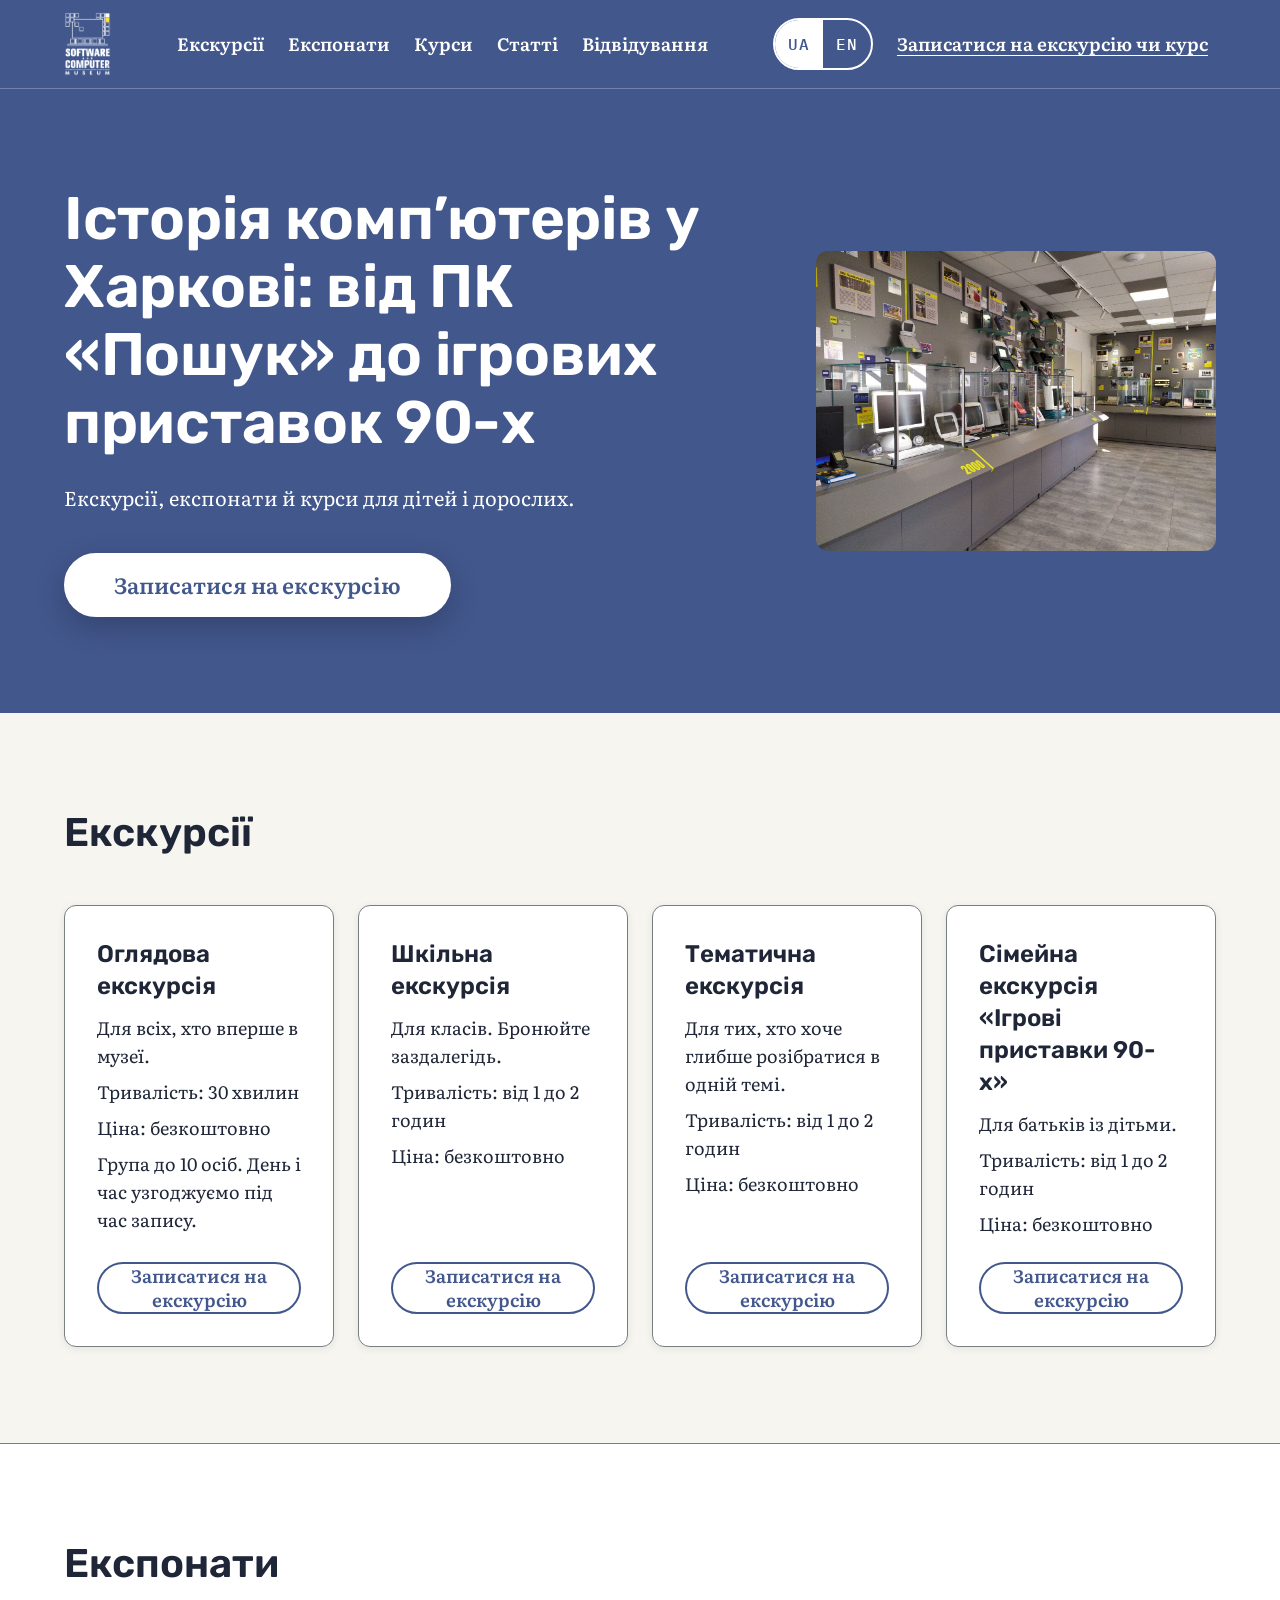
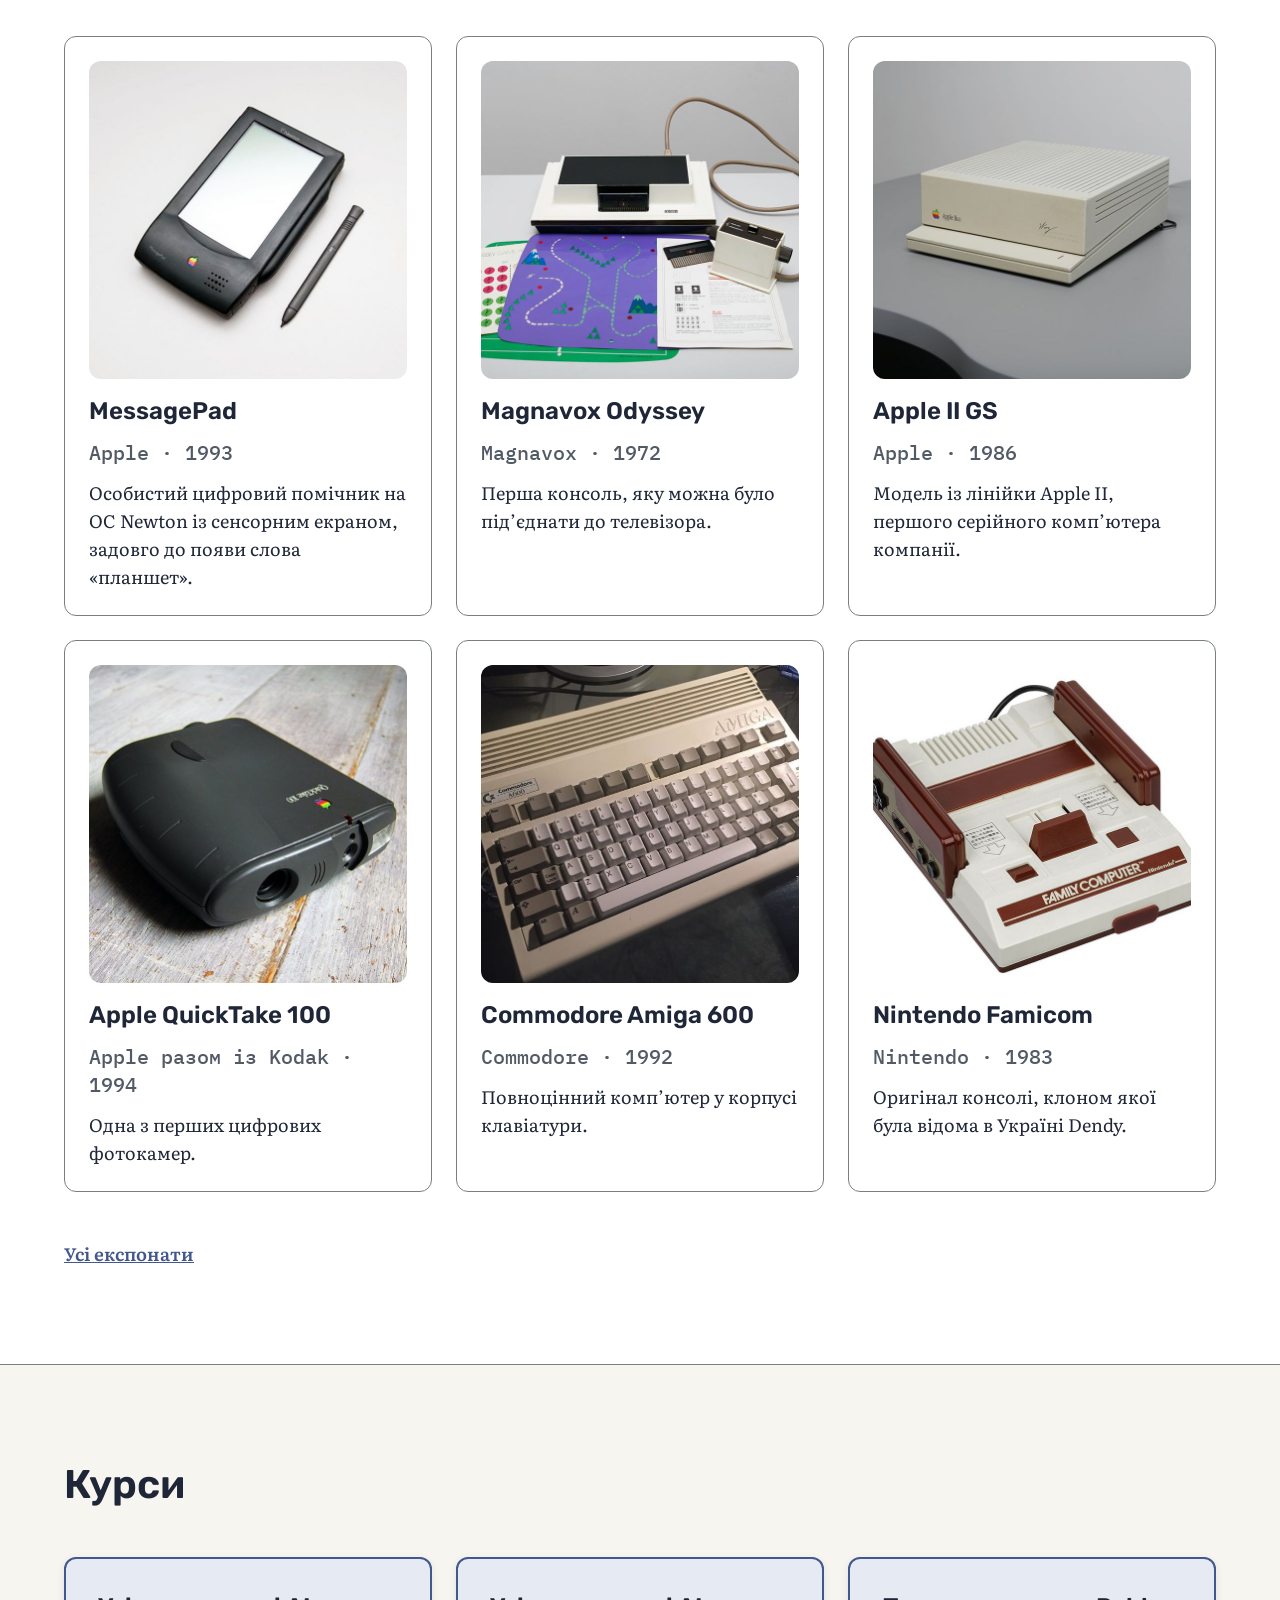
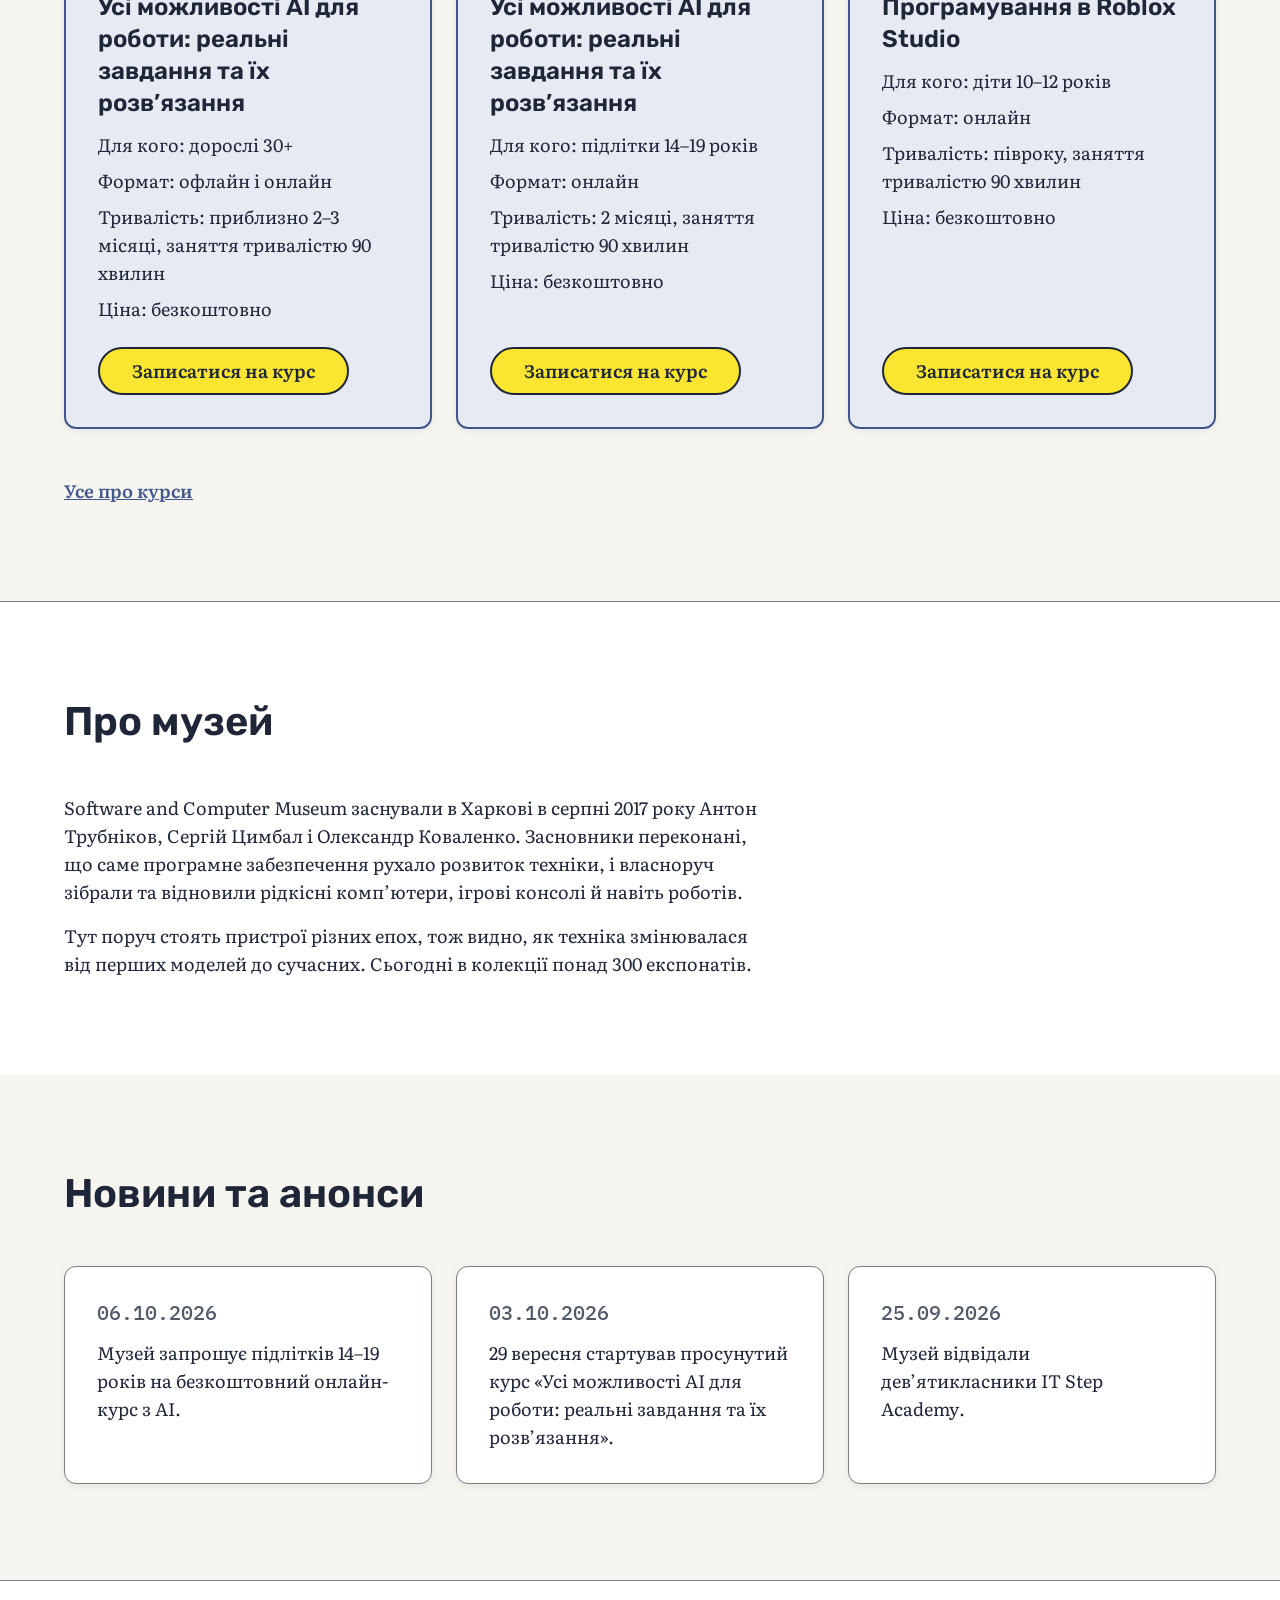
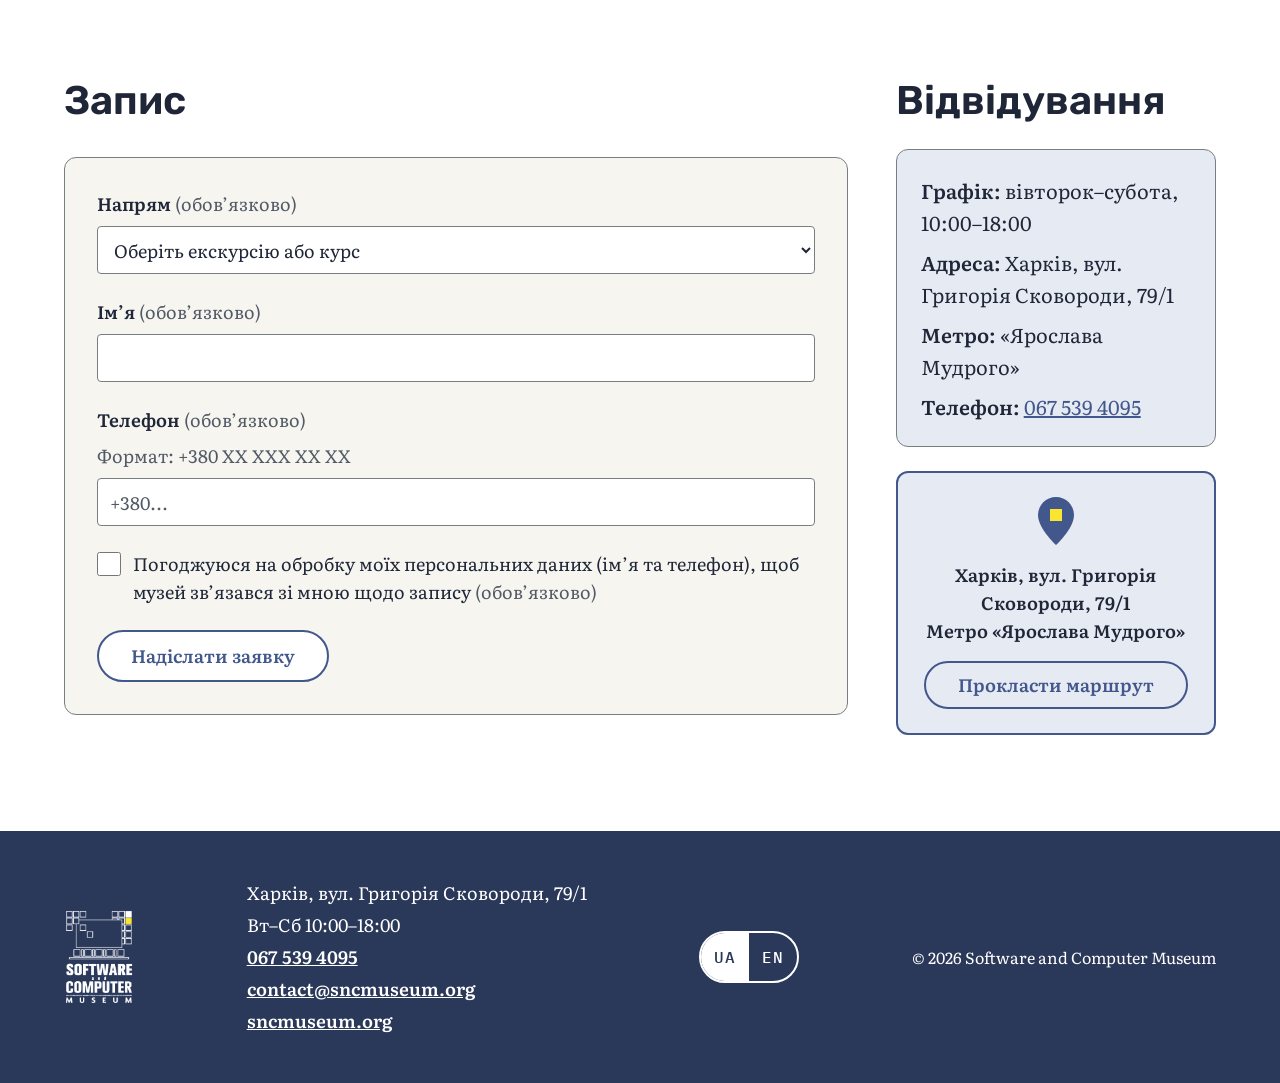
==== commit b9aeee64: "Додати сторінки статей, список статей і пункт «Статті» в меню Co-Authored-By: Claude Opus 5.5 <norep" ====
--- a/index.html
+++ b/index.html
@@ -23,6 +23,7 @@
         <a href="#excursions">Екскурсії</a>
         <a href="exhibits.html">Експонати</a>
         <a href="#courses">Курси</a>
+        <a href="articles.html">Статті</a>
         <a href="#contacts">Відвідування</a>
       </nav>
       <div class="header-tools">
--- a/css/styles.css
+++ b/css/styles.css
@@ -528,6 +528,72 @@
 .cta-section .container { align-items: flex-start; gap: var(--space-6); }
 .cta-section h2 { color: var(--white); }
 
+/* Статті */
+.site-nav a[aria-current="true"] { text-decoration: underline; text-decoration-thickness: 3px; text-underline-offset: 8px; }
+
+.cards--articles {
+  grid-template-columns: repeat(auto-fit, minmax(320px, 1fr));
+  margin: 0;
+  padding: 0;
+  list-style: none;
+}
+.cards--articles > li { display: flex; }
+.card--article { position: relative; flex: 1; }
+.card--article h3 a { color: var(--ink); text-decoration: none; }
+.card--article h3 a::after { content: ""; position: absolute; inset: 0; border-radius: var(--radius-md); }
+.card--article:hover h3 a { color: var(--museum-blue); text-decoration: underline; text-underline-offset: 4px; }
+.card--article:focus-within { box-shadow: 0 0 0 3px var(--focus-ring), var(--shadow-card-hover); }
+.card--article h3 a:focus-visible { outline: none; }
+
+.hero--article { padding-top: var(--space-16); padding-bottom: var(--space-16); }
+.hero--article .hero-text { gap: var(--space-4); }
+.hero--article h1 { max-width: 900px; font-size: 48px; line-height: 56px; }
+.back-link {
+  display: inline-flex;
+  align-items: center;
+  min-height: 48px;
+  color: var(--white);
+  font-weight: 600;
+  text-underline-offset: 4px;
+}
+.back-link::before { content: "← "; white-space: pre; }
+.back-link:hover { color: var(--white); }
+
+.article { display: flex; flex-direction: column; gap: var(--space-12); }
+.article-body { max-width: 70ch; display: flex; flex-direction: column; gap: var(--space-4); }
+.article-body h2 { margin-top: var(--space-6); font-size: 30px; line-height: 38px; }
+.article-body ul,
+.article-body ol { margin: 0; padding-left: var(--space-6); display: flex; flex-direction: column; gap: var(--space-2); }
+.article-sources {
+  max-width: 70ch;
+  display: flex;
+  flex-direction: column;
+  gap: var(--space-4);
+  padding: var(--space-8);
+  background: var(--paper);
+  border: 1px solid var(--museum-grey);
+  border-radius: var(--radius-md);
+}
+.section .article-sources h2 { font-size: 24px; line-height: 32px; }
+.article-sources ul { margin: 0; padding-left: var(--space-6); display: flex; flex-direction: column; gap: var(--space-2); font-size: 16px; line-height: 24px; }
+
+.article-nav { display: grid; grid-template-columns: repeat(auto-fit, minmax(260px, 1fr)); gap: var(--space-6); max-width: 70ch; }
+.article-nav-link {
+  display: flex;
+  flex-direction: column;
+  gap: var(--space-1);
+  padding: var(--space-6);
+  border: 2px solid var(--museum-blue);
+  border-radius: var(--radius-md);
+  color: var(--ink);
+  text-decoration: none;
+  transition: background-color var(--motion), transform var(--motion);
+}
+.article-nav-link:hover { background: var(--blue-soft); color: var(--ink); transform: translateY(-2px); }
+.article-nav-link--next { grid-column: -2; text-align: right; }
+.article-nav-label { color: var(--museum-blue); font-family: var(--font-mono); font-weight: 500; font-size: 16px; line-height: 24px; }
+.article-nav-title { font-weight: 600; }
+
 /* Панель запису на телефоні */
 .mobile-bar { display: none; }
 
@@ -588,6 +654,13 @@
   .steps li { padding: var(--space-6); }
   .news li { grid-template-columns: minmax(0, 1fr); gap: var(--space-1); }
   .cta-section .container { align-items: stretch; }
+
+  .hero--article { padding-top: 40px; padding-bottom: var(--space-12); }
+  .hero--article h1 { font-size: 30px; line-height: 38px; }
+  .article-body h2 { font-size: 24px; line-height: 32px; }
+  .article-sources { padding: var(--space-6); }
+  .article-nav { grid-template-columns: minmax(0, 1fr); }
+  .article-nav-link--next { grid-column: auto; text-align: left; }
 
   .site-footer:has(~ .mobile-bar) { padding-bottom: 112px; }
   .site-footer .container { flex-direction: column; align-items: flex-start; }
@@ -625,5 +698,5 @@
 @media (prefers-reduced-motion: reduce) {
   html { scroll-behavior: auto; }
   *, *::before, *::after { transition: none !important; animation: none !important; }
-  .btn:hover, .btn:active, .card:hover, .course:hover, .audience a:hover { transform: none; }
-}
+  .btn:hover, .btn:active, .card:hover, .course:hover, .audience a:hover, .article-nav-link:hover { transform: none; }
+}
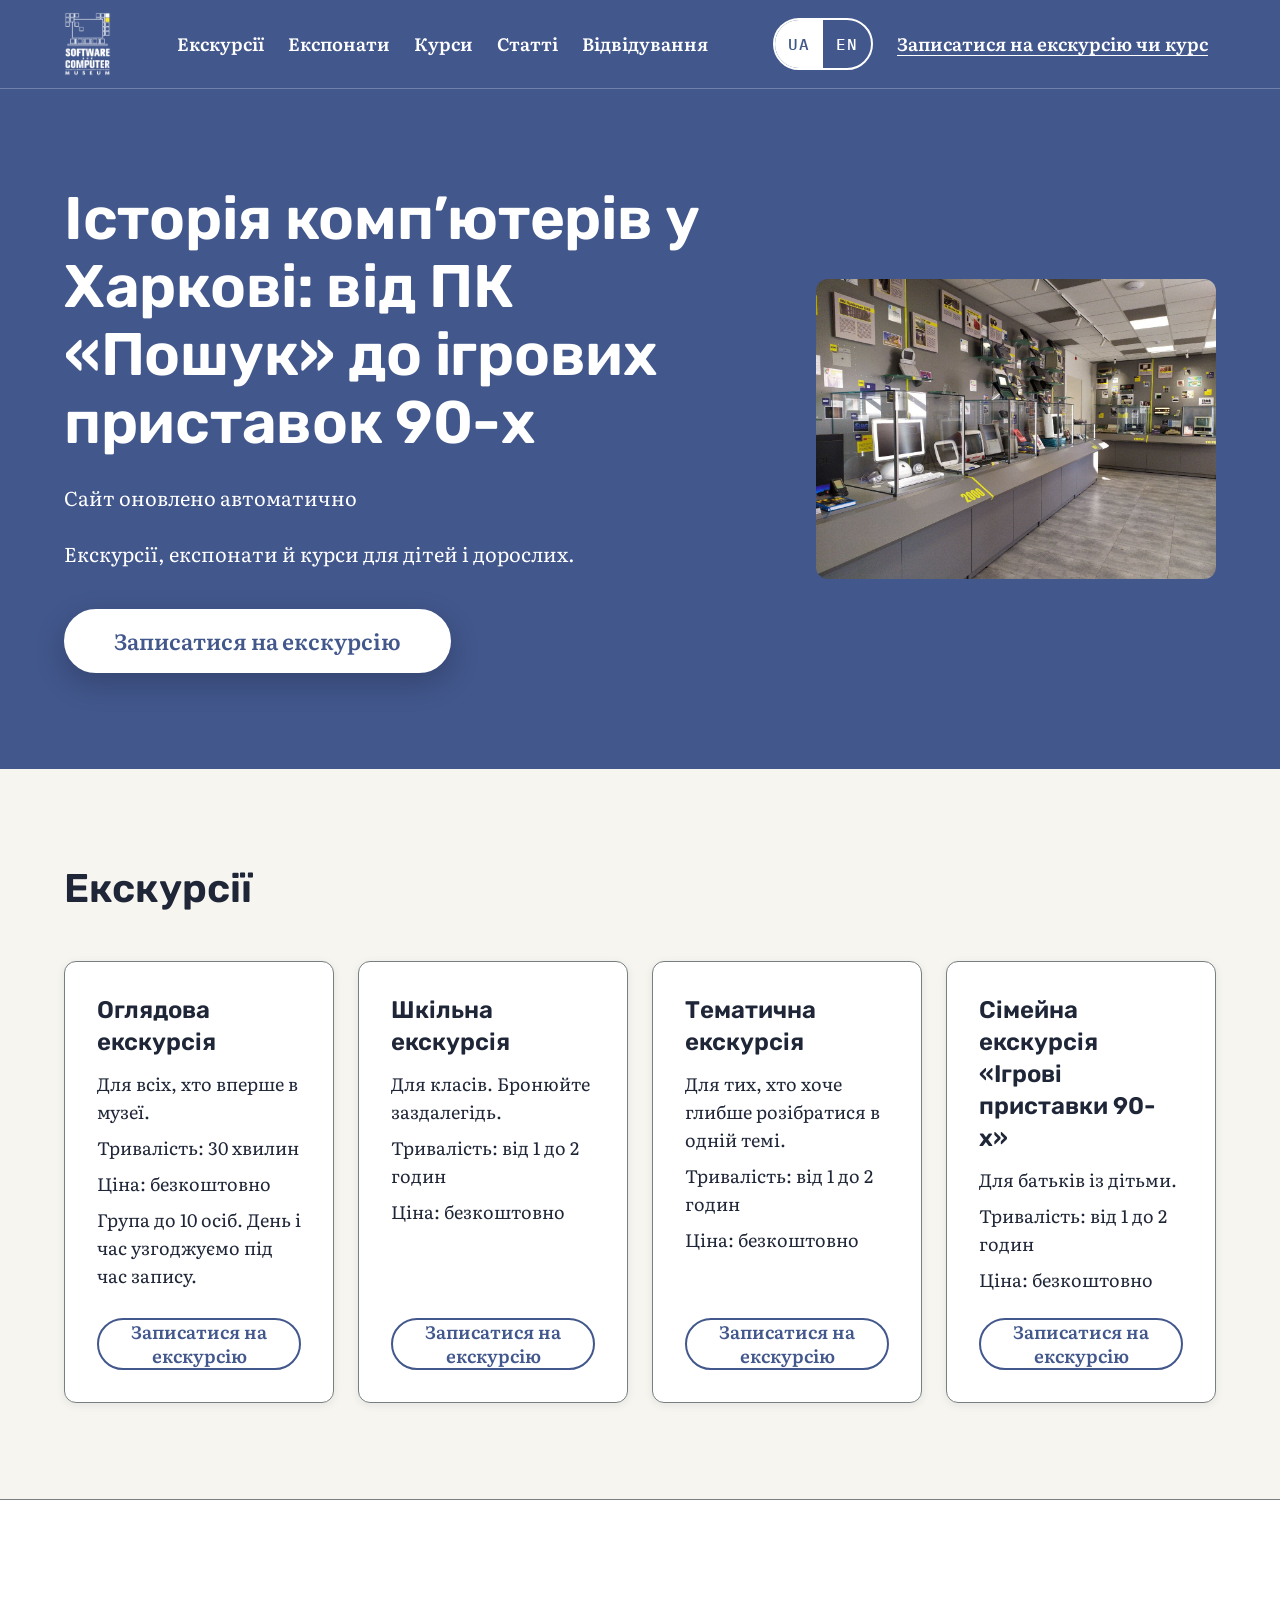
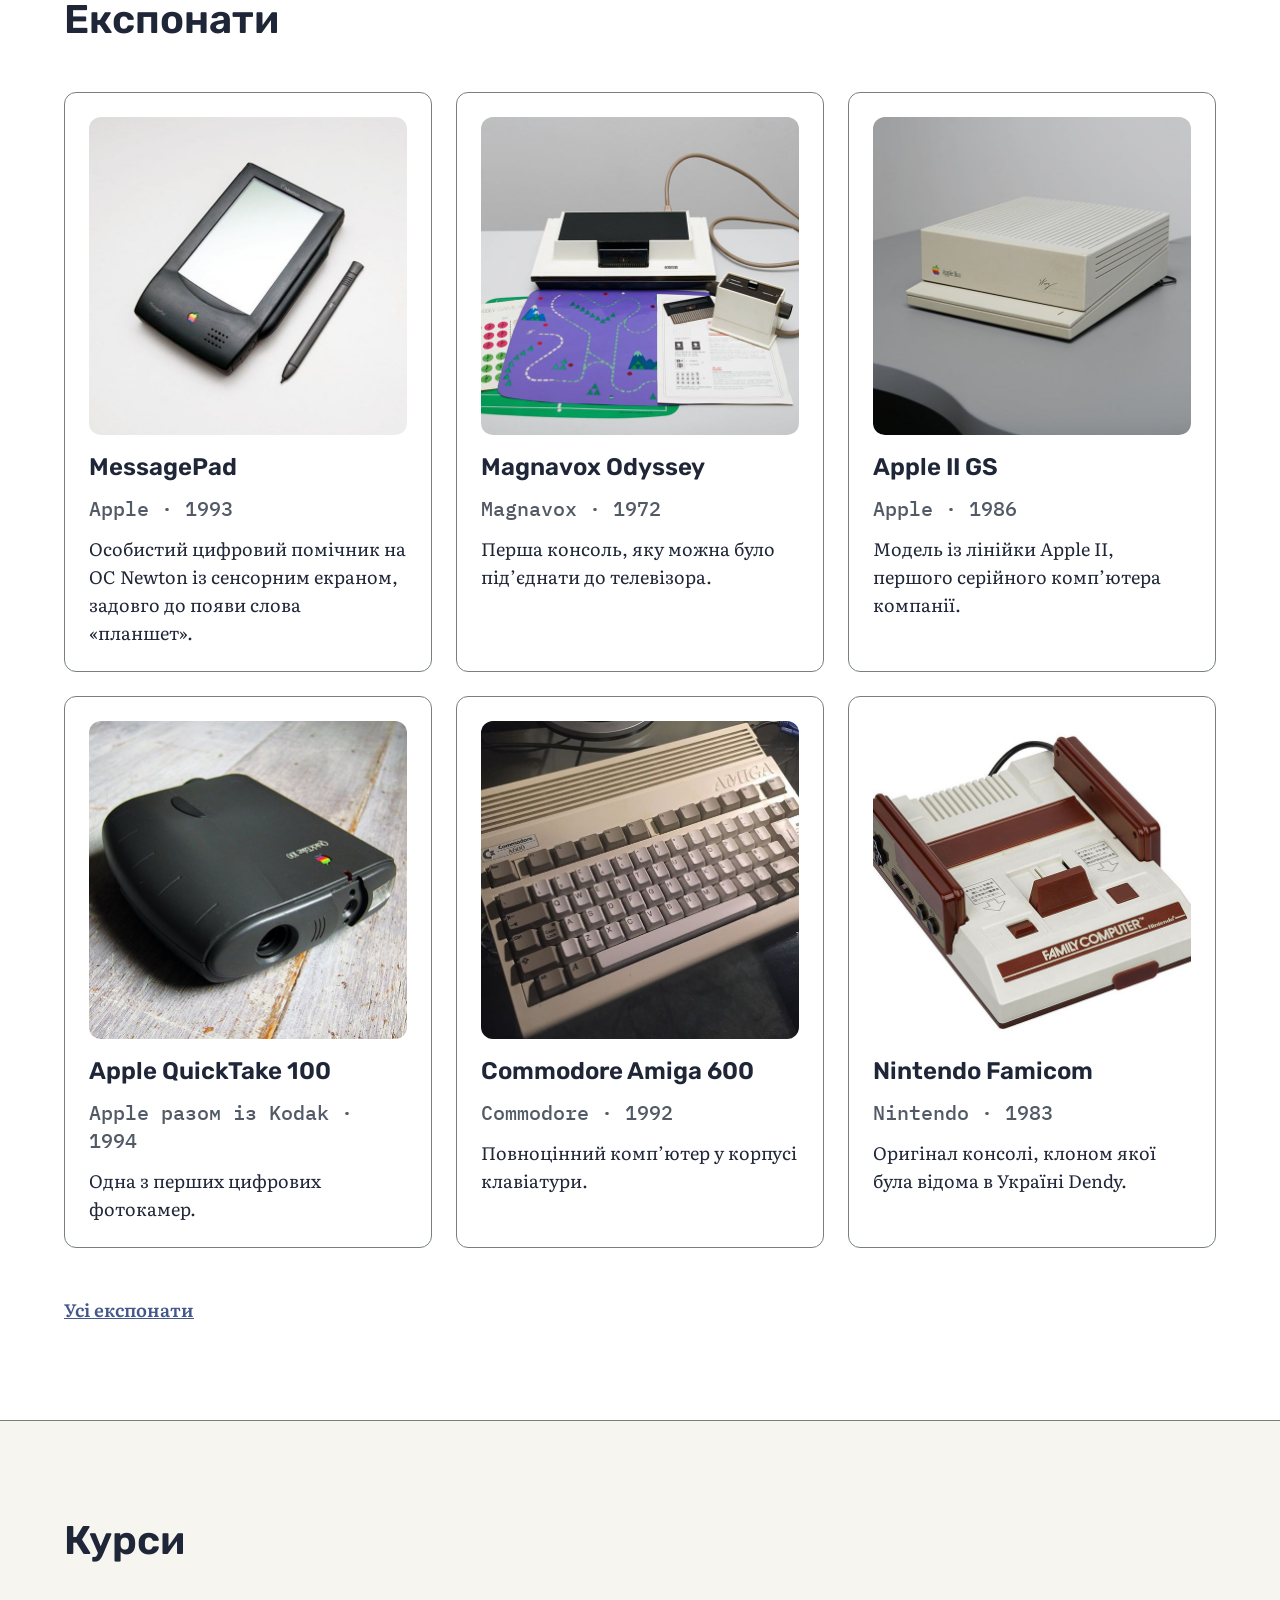
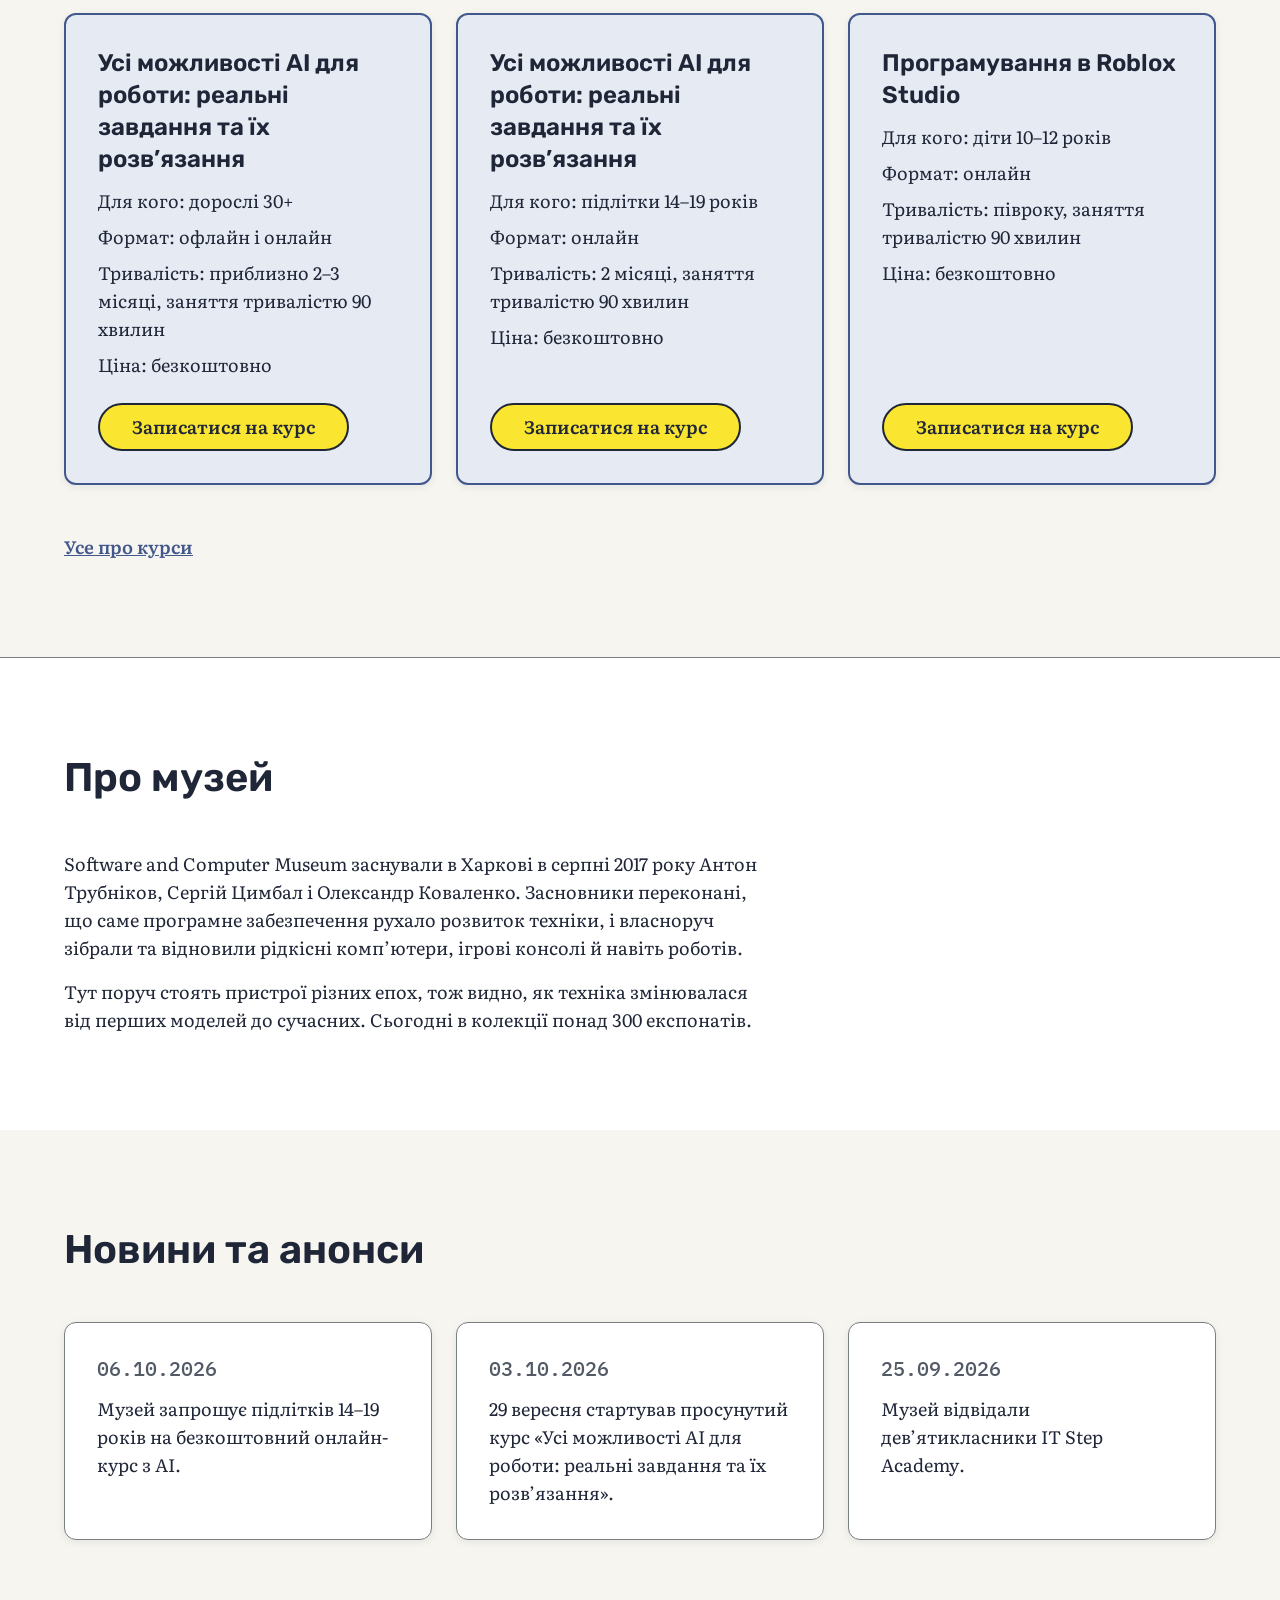
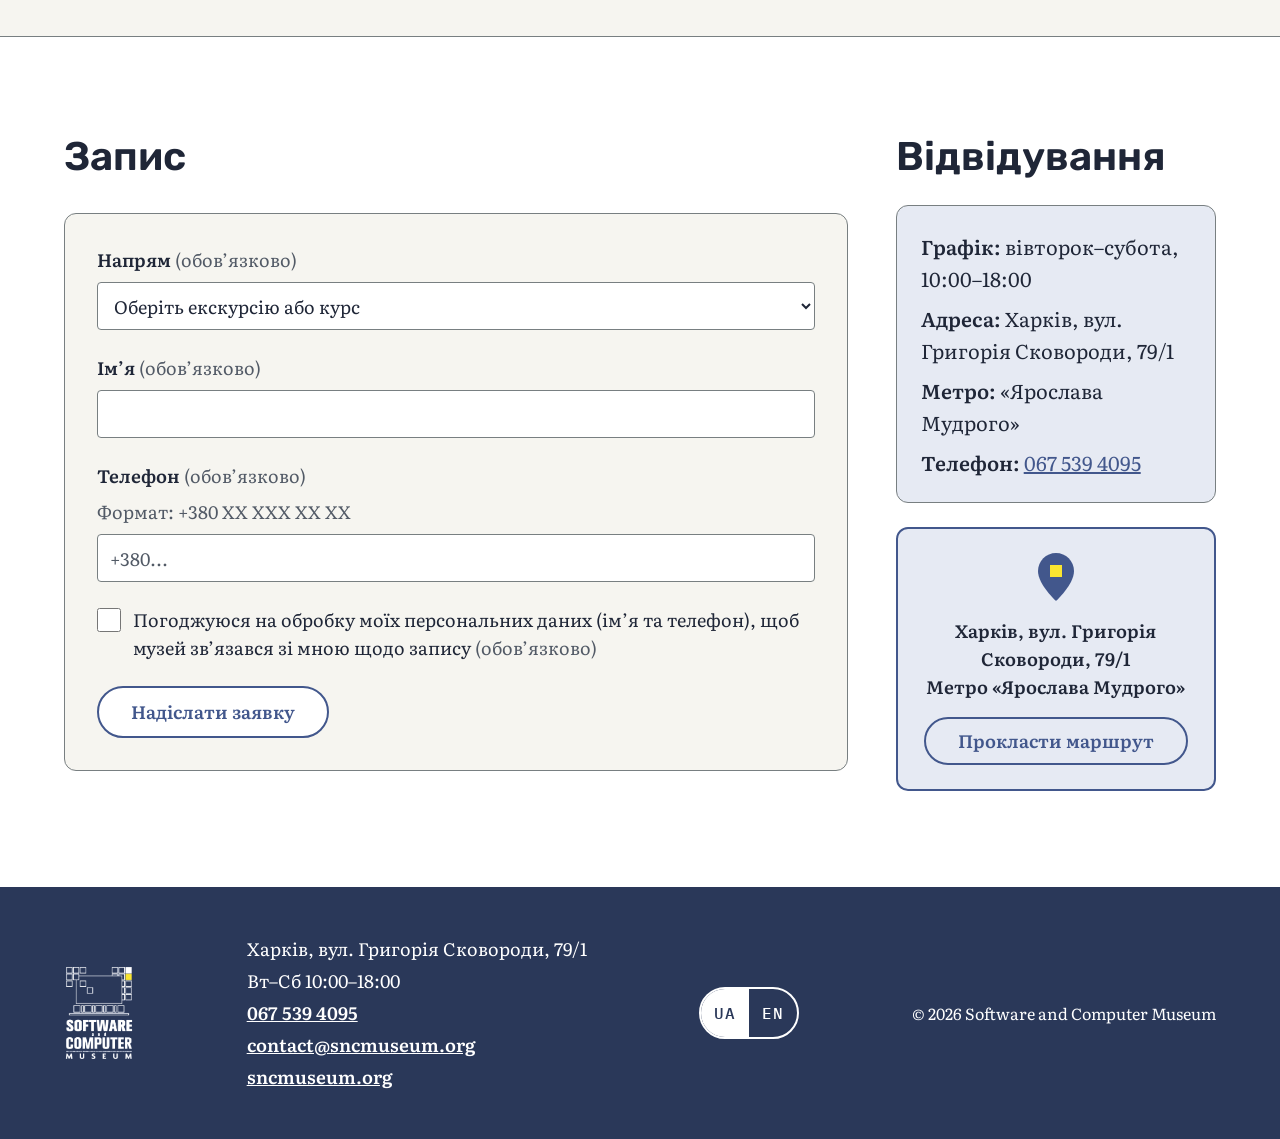
==== commit f65af56a: "Додати на головній під заголовком фразу «Сайт оновлено автоматично» Новий абзац у блоці hero (index." ====
--- a/index.html
+++ b/index.html
@@ -41,6 +41,7 @@
       <div class="container">
         <div class="hero-text">
           <h1 id="hero-title">Історія комп’ютерів у Харкові: від ПК «Пошук» до ігрових приставок 90-х</h1>
+          <p class="hero-lead">Сайт оновлено автоматично</p>
           <p class="hero-lead">Екскурсії, експонати й курси для дітей і дорослих.</p>
           <a class="btn btn-hero" href="#signup">Записатися на екскурсію</a>
         </div>
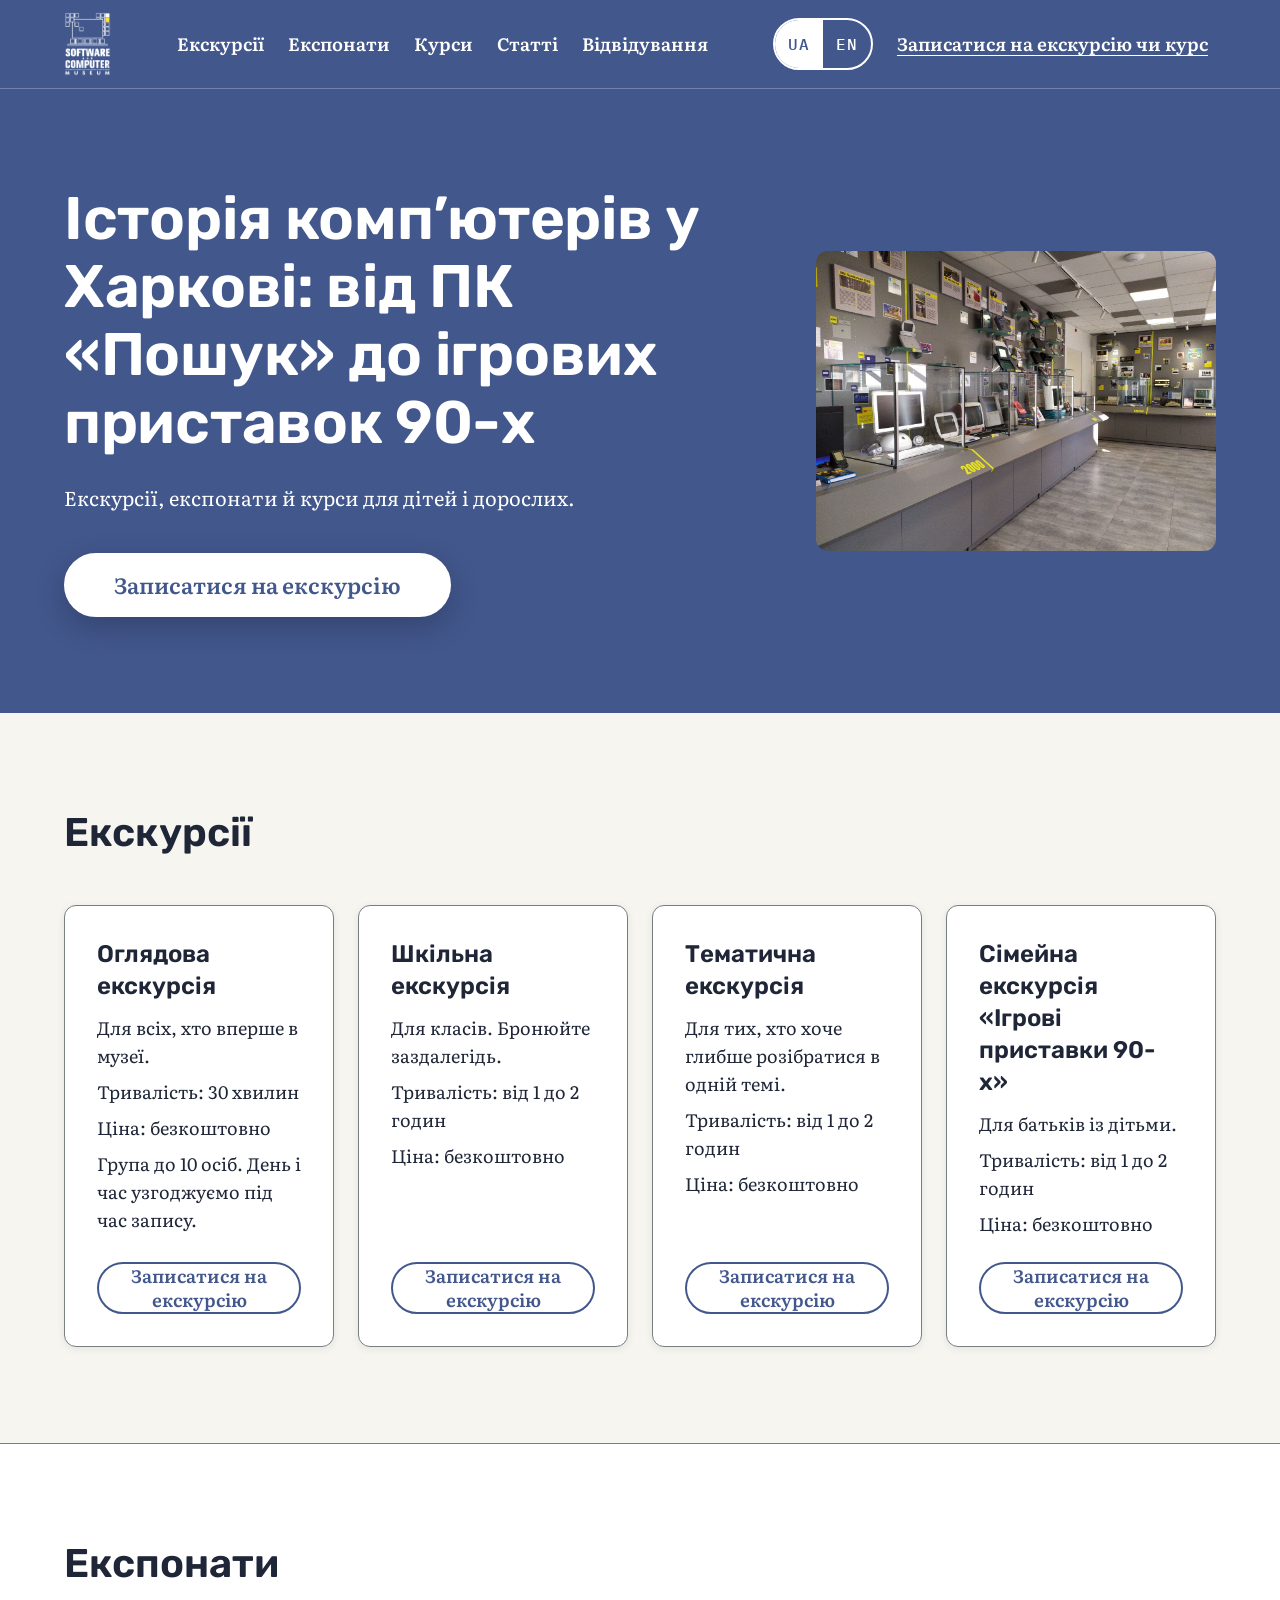
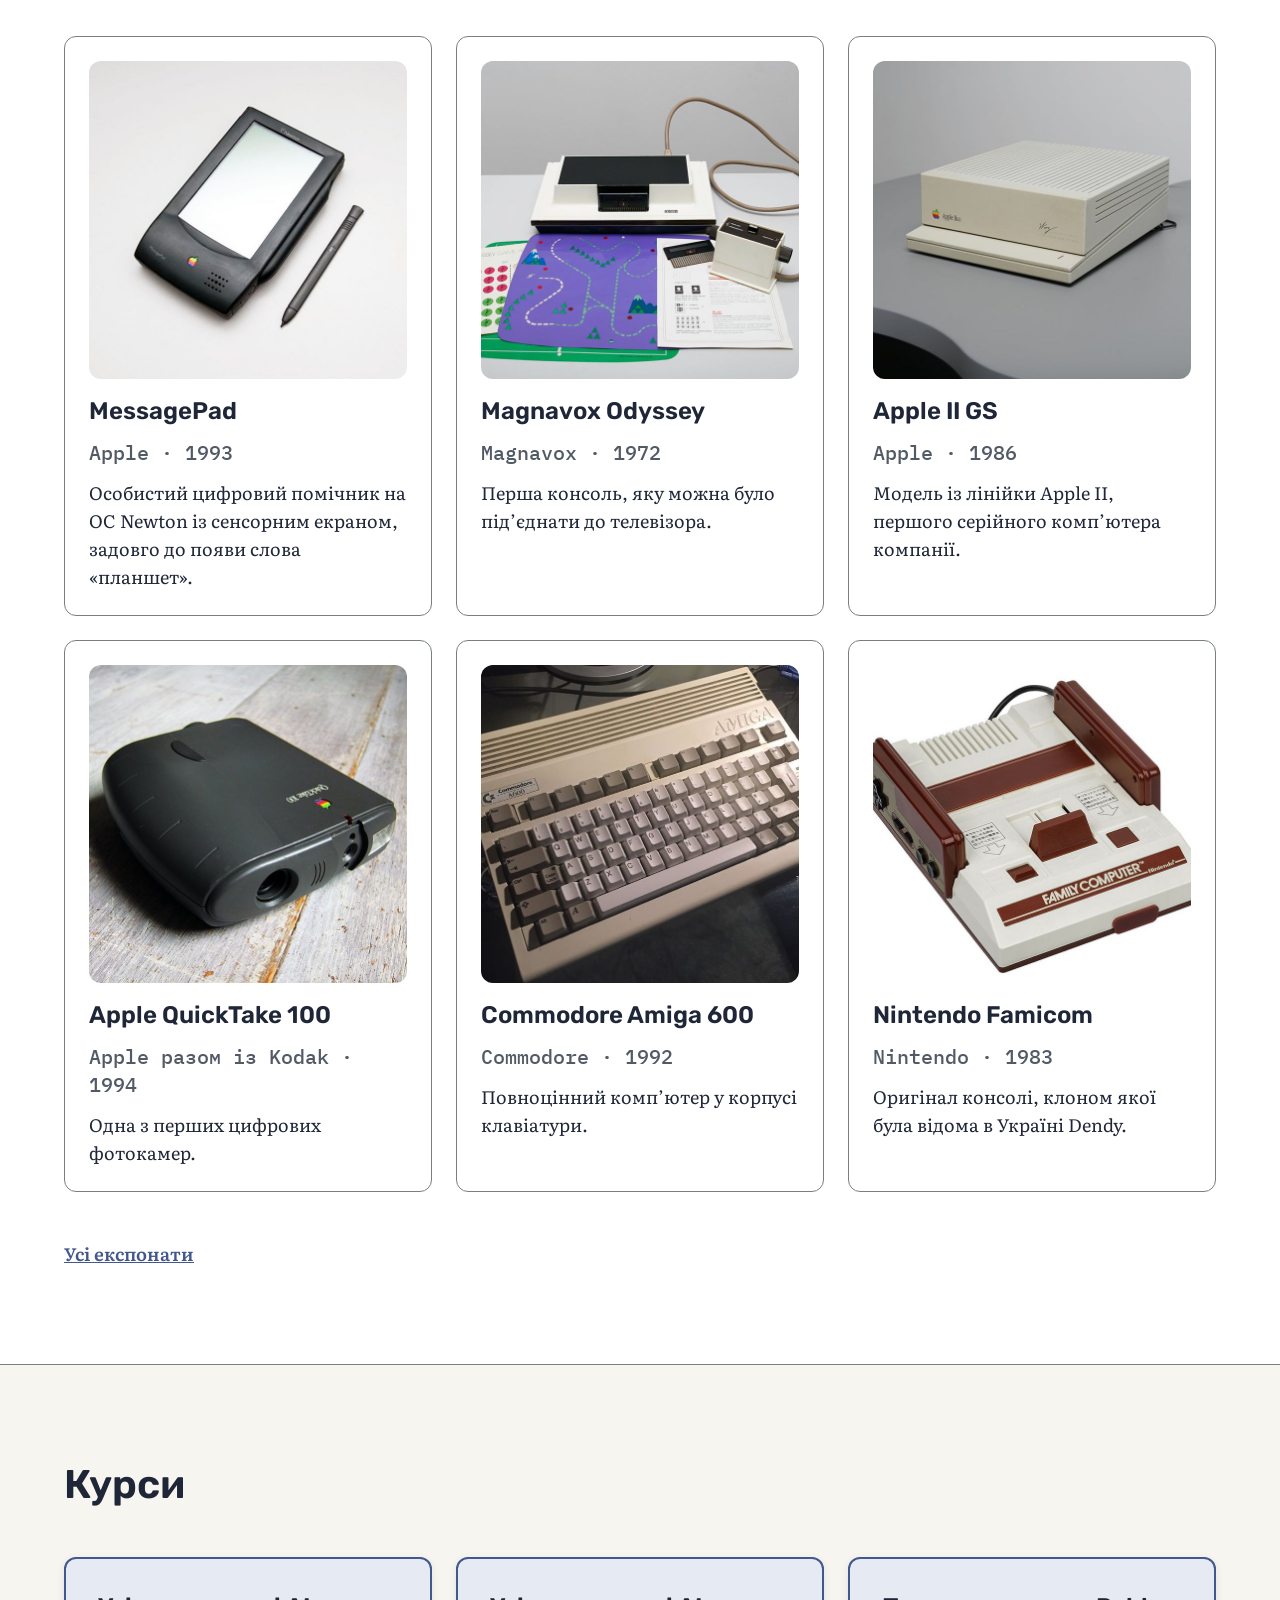
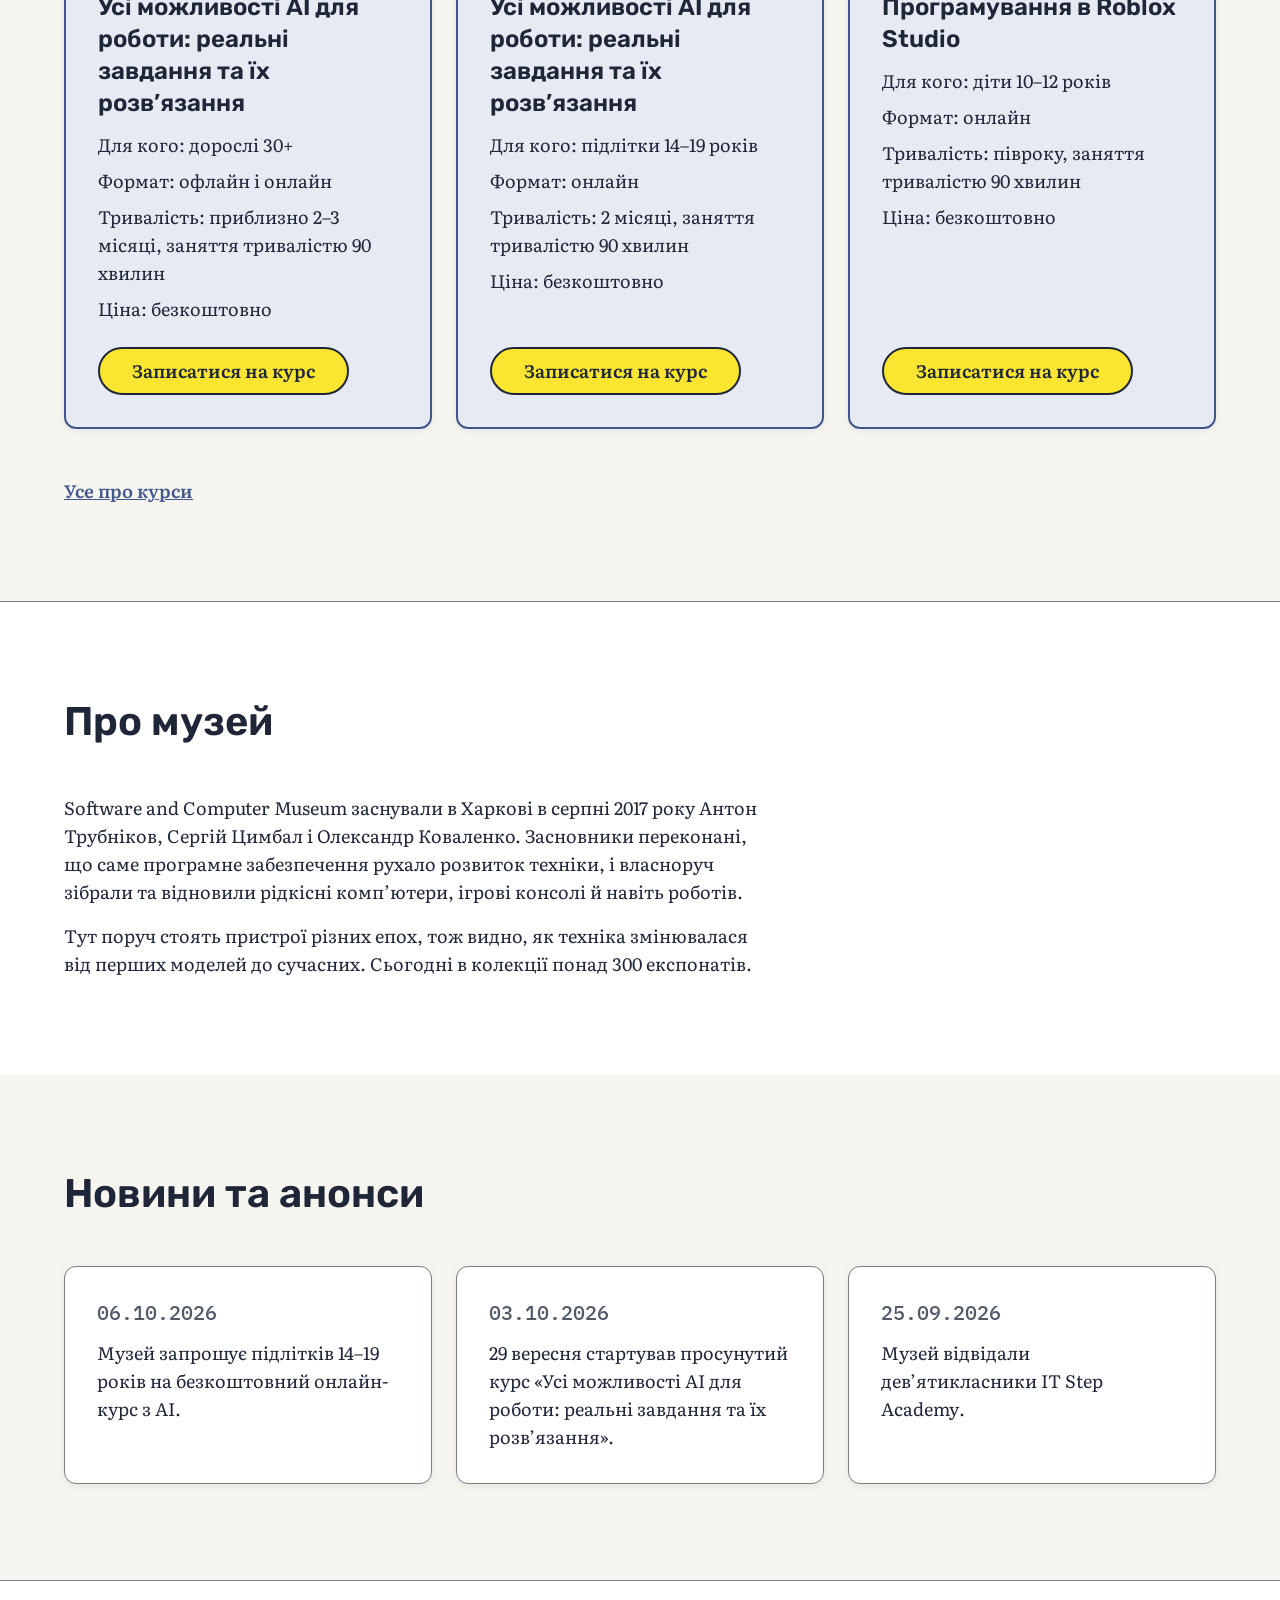
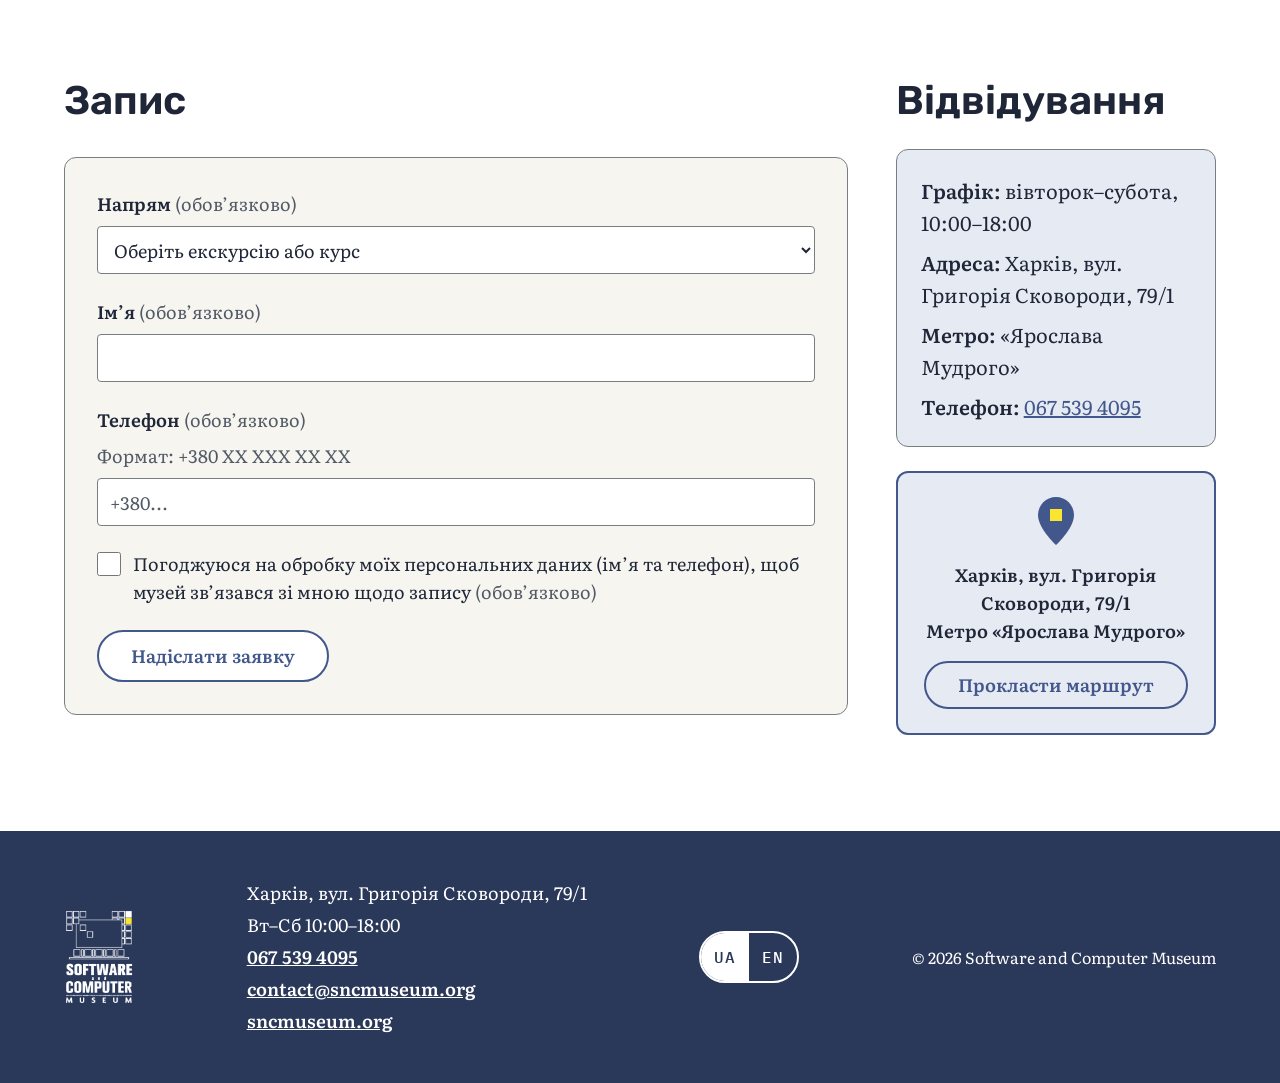
==== commit 787c9e54: "Прибрати з головної тестову фразу «Сайт оновлено автоматично» Скасовує попередній коміт: index.html " ====
--- a/index.html
+++ b/index.html
@@ -41,7 +41,6 @@
       <div class="container">
         <div class="hero-text">
           <h1 id="hero-title">Історія комп’ютерів у Харкові: від ПК «Пошук» до ігрових приставок 90-х</h1>
-          <p class="hero-lead">Сайт оновлено автоматично</p>
           <p class="hero-lead">Екскурсії, експонати й курси для дітей і дорослих.</p>
           <a class="btn btn-hero" href="#signup">Записатися на екскурсію</a>
         </div>
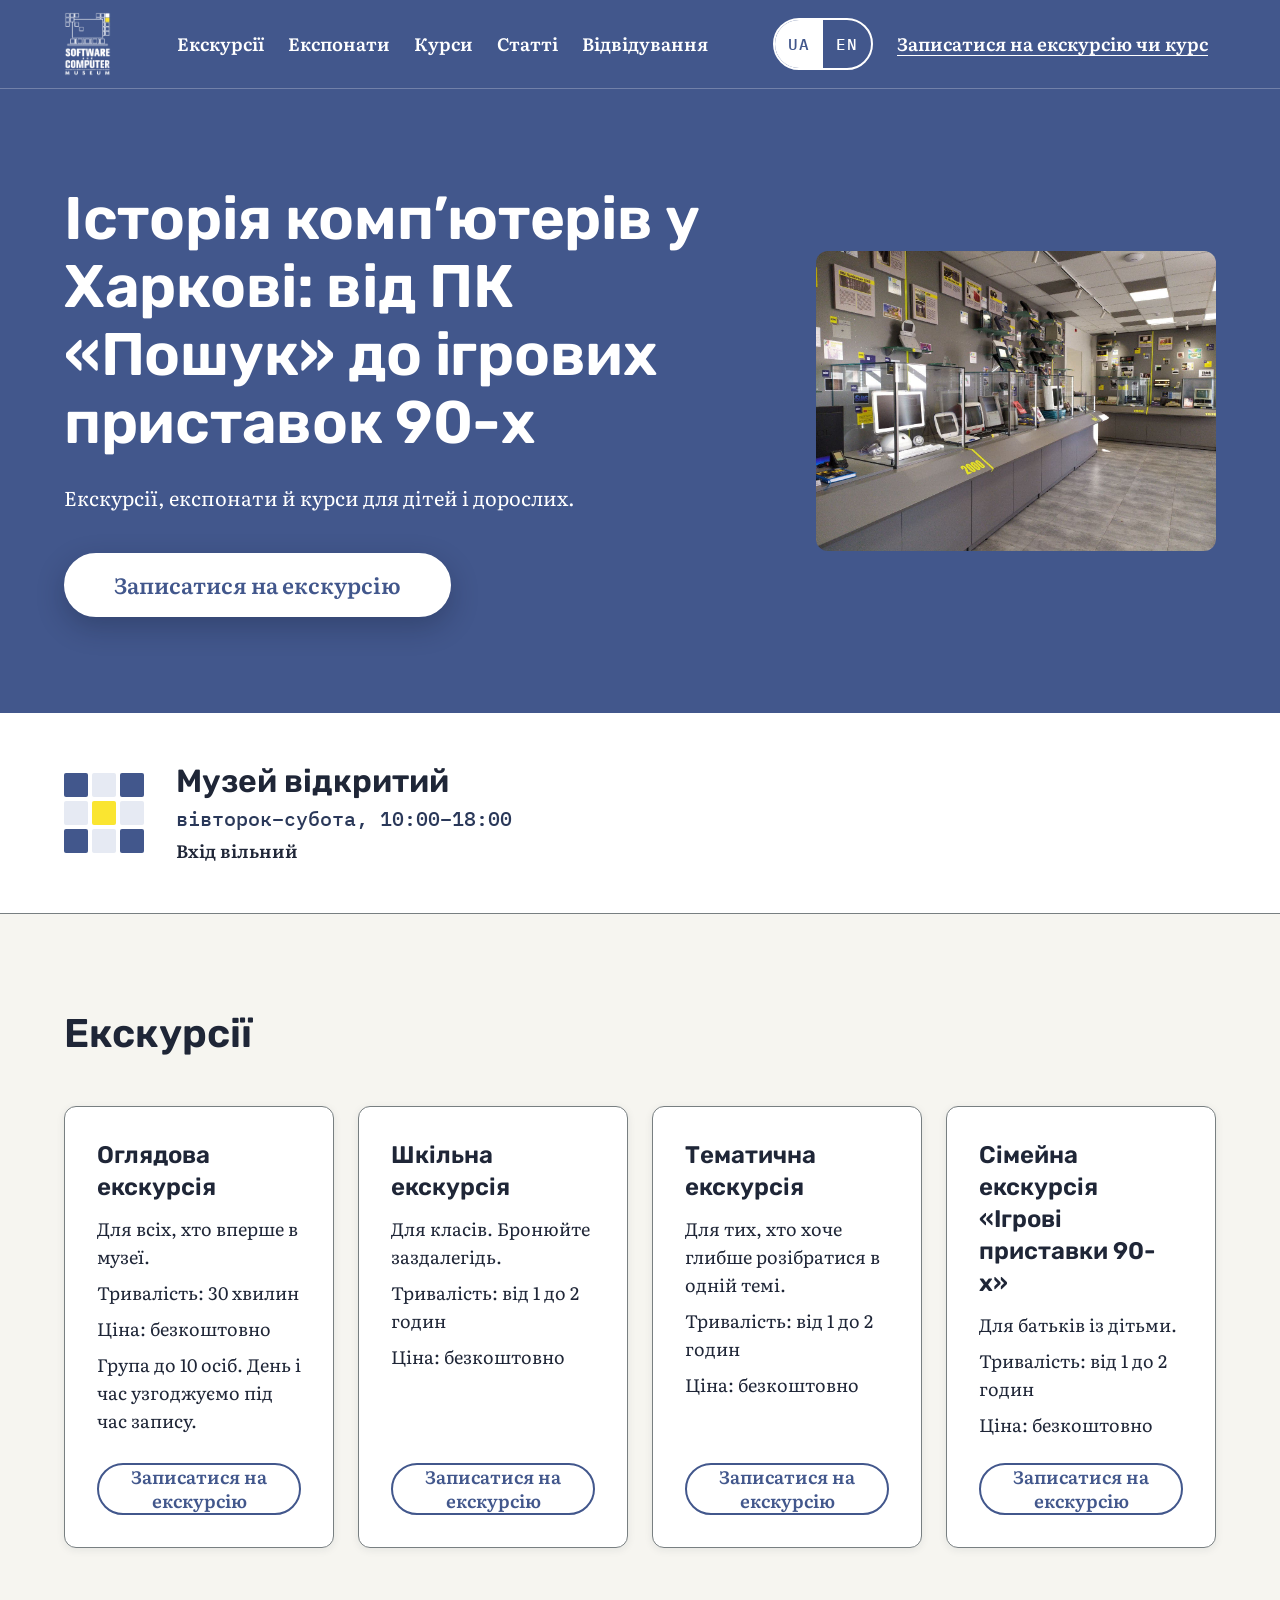
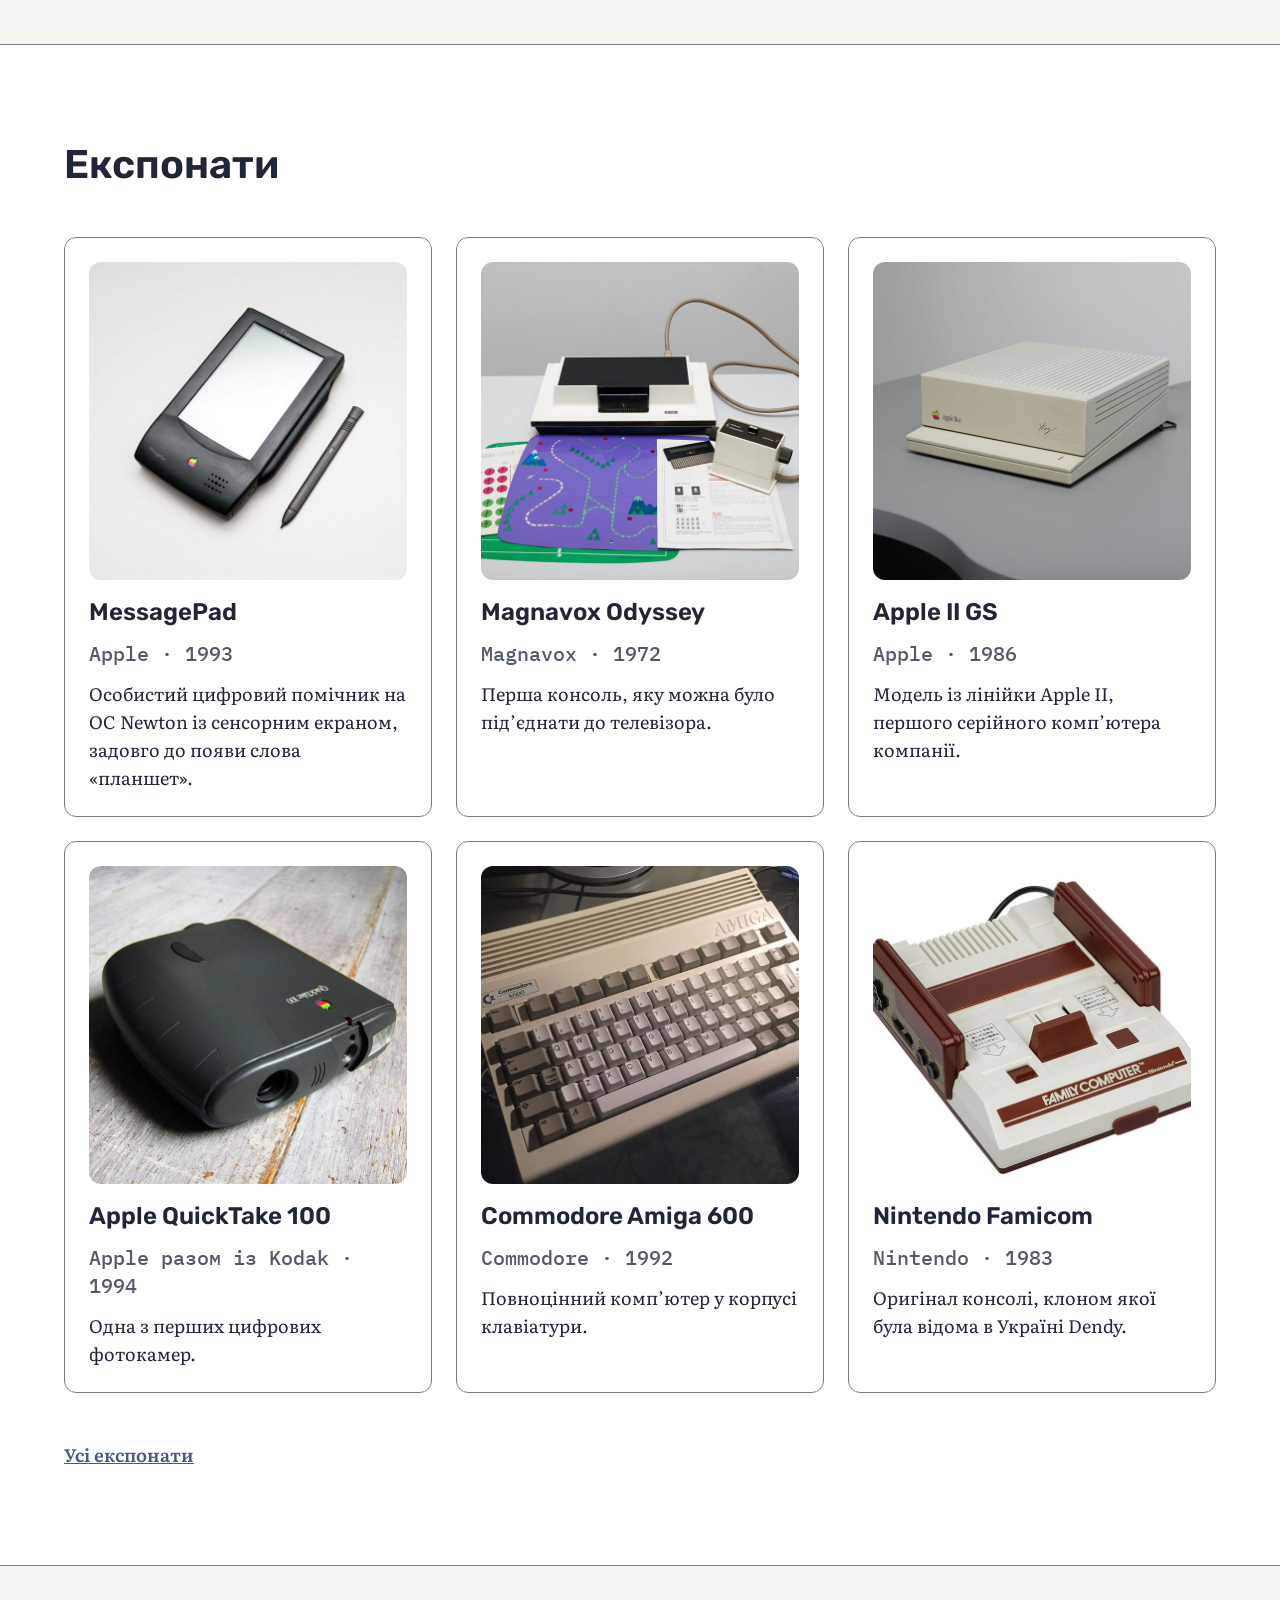
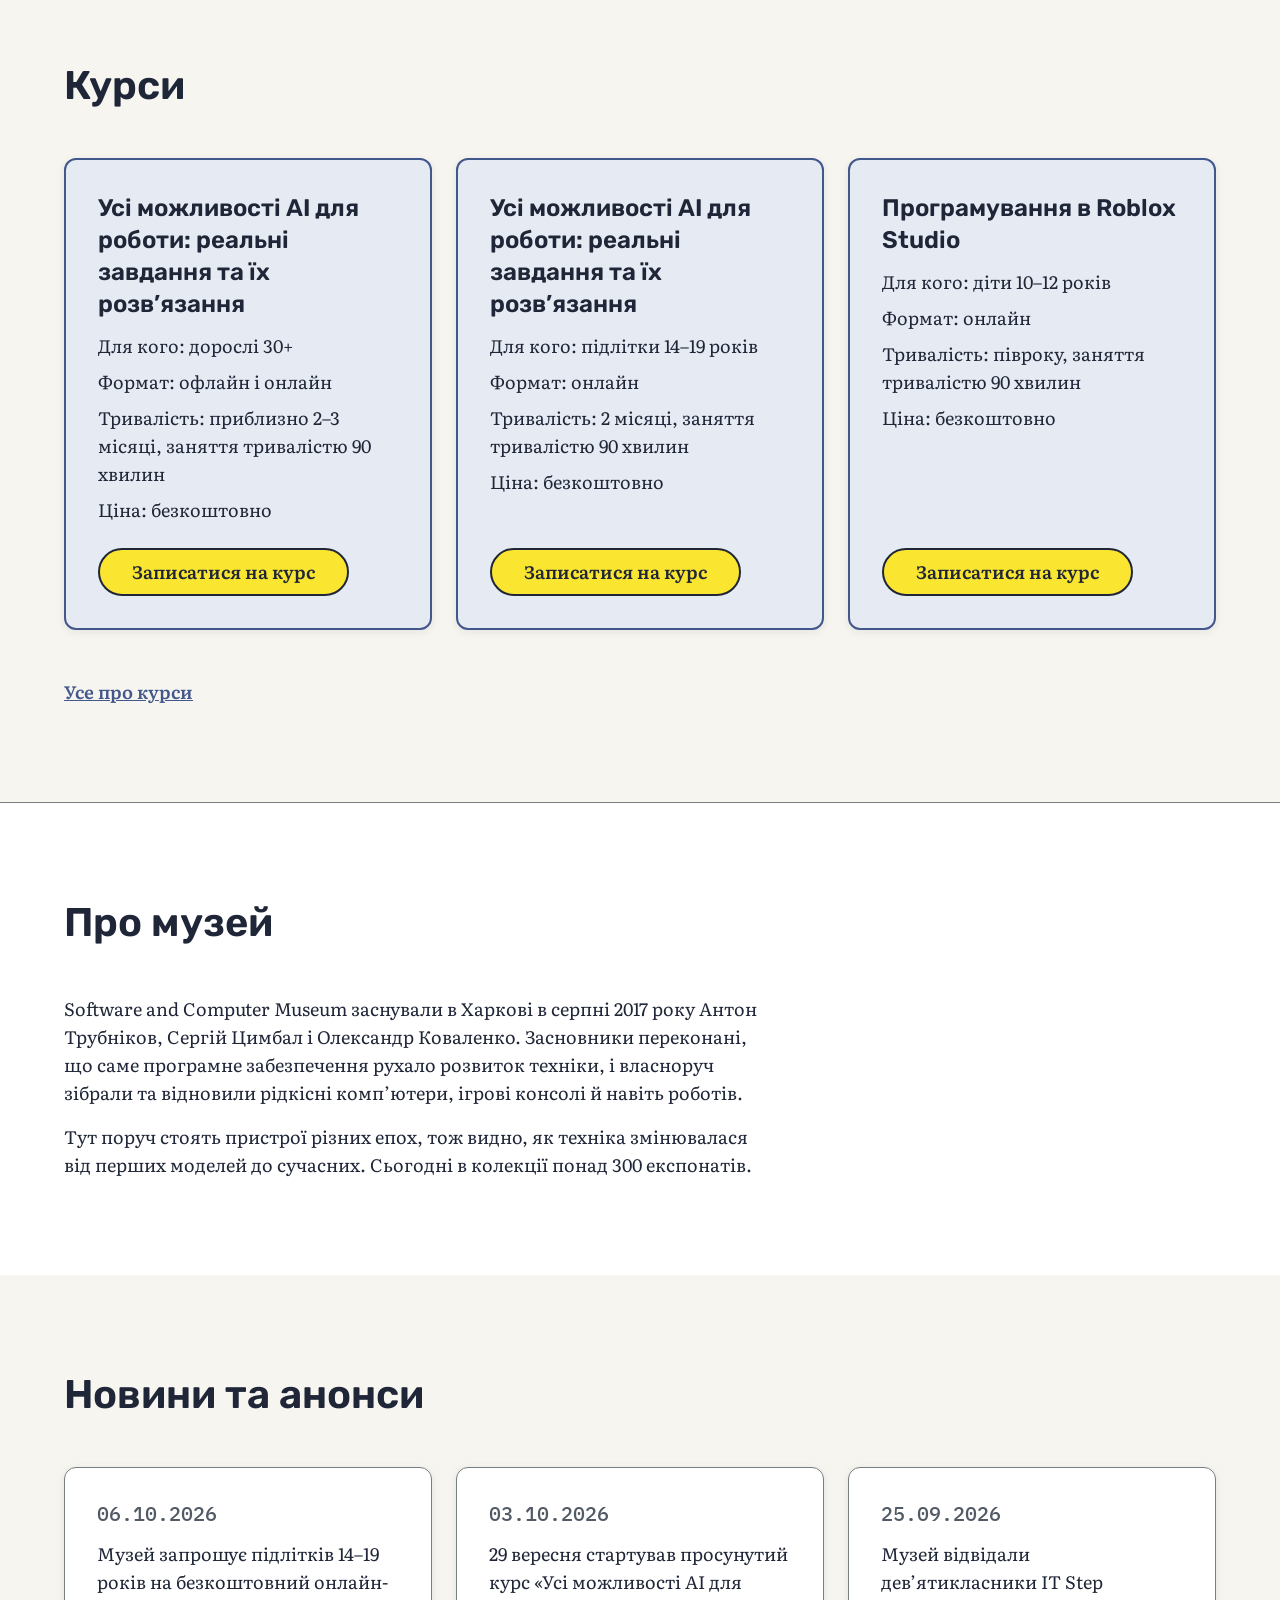
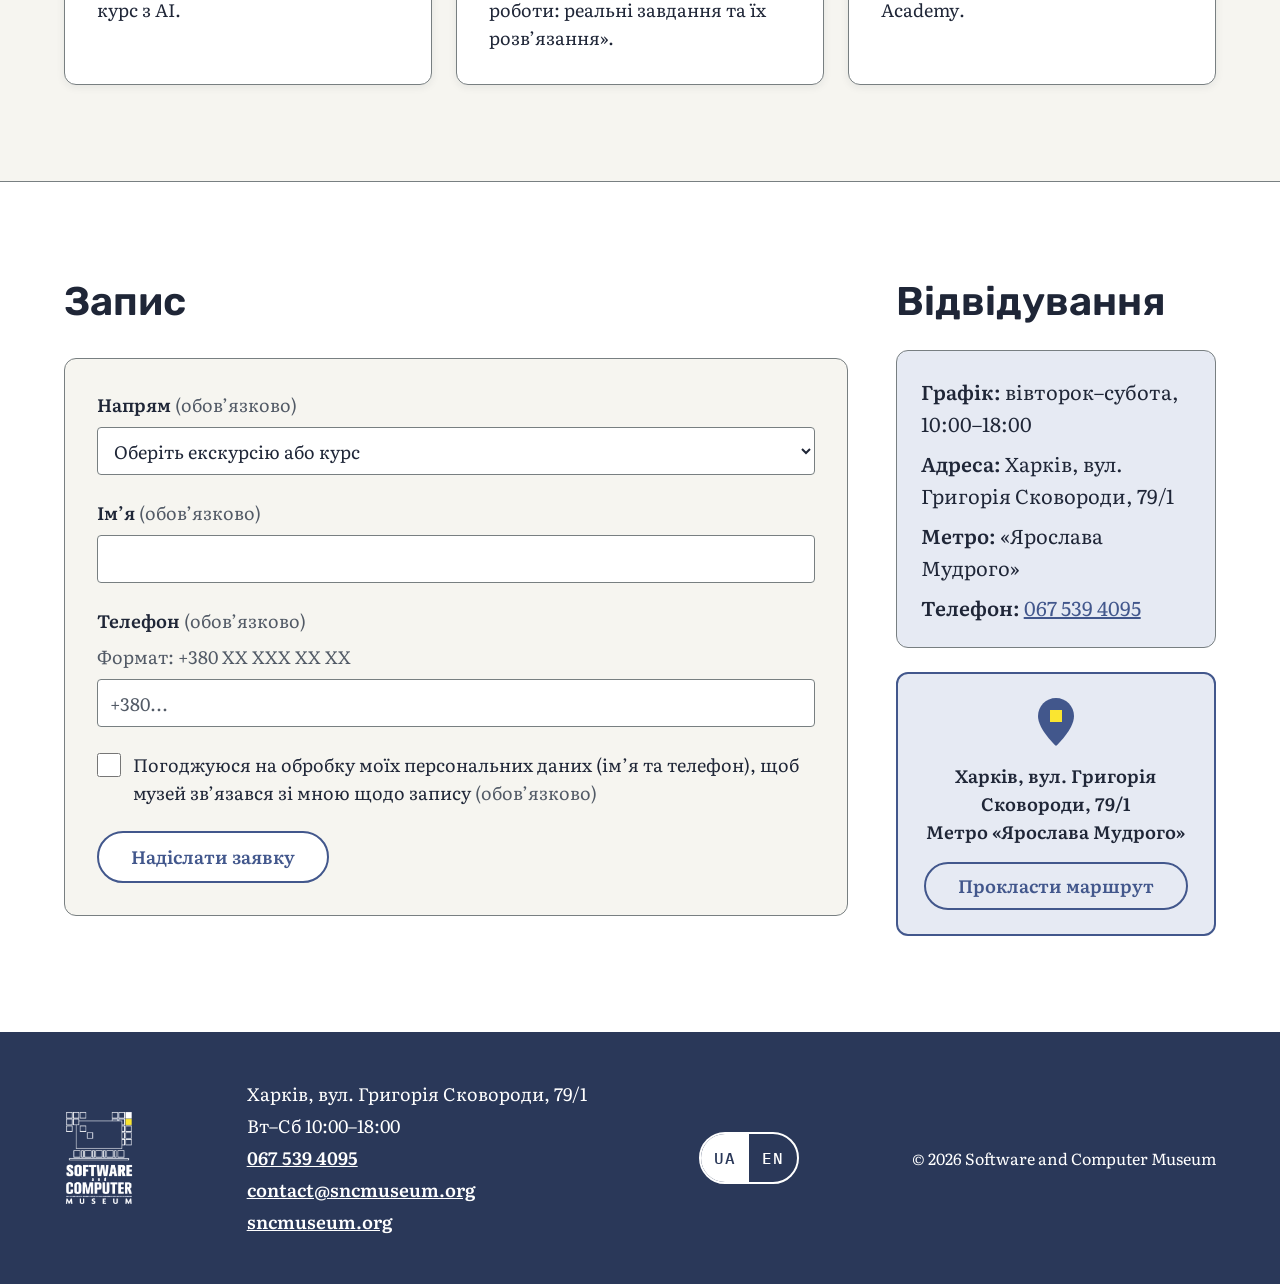
==== commit 3cac68a0: "Додати анімований блок «Музей відкритий» на головну сторінку Під першим екраном з'явився блок із гра" ====
--- a/index.html
+++ b/index.html
@@ -45,6 +45,27 @@
           <a class="btn btn-hero" href="#signup">Записатися на екскурсію</a>
         </div>
         <img class="hero-photo" src="images/hero.jpg" width="1280" height="960" alt="Зал музею, у якому експонати розставлено за роками: уздовж стіни — скляні вітрини з комп’ютерами 1990-х і 2000-х, зокрема настільними Apple iMac, на тумбах жовті позначки 2000, 1980 і 1970 років, на сірих стінах — полиці з кишеньковими пристроями й плакати з історії техніки">
+      </div>
+    </section>
+
+    <section class="open-banner" aria-labelledby="open-title">
+      <div class="container">
+        <div class="open-pixels" aria-hidden="true">
+          <span style="--i:0; --px:var(--museum-blue)"></span>
+          <span style="--i:1; --px:var(--blue-soft)"></span>
+          <span style="--i:2; --px:var(--museum-blue)"></span>
+          <span style="--i:3; --px:var(--blue-soft)"></span>
+          <span style="--i:4; --px:var(--cta-yellow)"></span>
+          <span style="--i:5; --px:var(--blue-soft)"></span>
+          <span style="--i:6; --px:var(--museum-blue)"></span>
+          <span style="--i:7; --px:var(--blue-soft)"></span>
+          <span style="--i:8; --px:var(--museum-blue)"></span>
+        </div>
+        <div class="open-text">
+          <h2 id="open-title" class="open-line" style="--line:0">Музей відкритий</h2>
+          <p class="open-line open-hours" style="--line:1">вівторок–субота, <span class="nowrap">10:00–18:00</span></p>
+          <p class="open-line open-free" style="--line:2">Вхід вільний</p>
+        </div>
       </div>
     </section>
 
--- a/css/styles.css
+++ b/css/styles.css
@@ -196,6 +196,58 @@
   border-radius: var(--radius-md);
 }
 
+/* Блок «Музей відкритий» під першим екраном.
+   Анімація лише на CSS. Рядки з'являються по черзі, квадрати плавно змінюють колір
+   і зупиняються на сталому візерунку. Усе закінчується менш ніж за 5 секунд, без повторів і миготіння. */
+.open-banner {
+  padding: var(--space-12) var(--gutter);
+  background: var(--white);
+  border-bottom: 1px solid var(--museum-grey);
+}
+.open-banner .container { display: flex; align-items: center; gap: var(--space-8); }
+.open-pixels {
+  flex: none;
+  display: grid;
+  grid-template-columns: repeat(3, 24px);
+  grid-auto-rows: 24px;
+  gap: var(--space-1);
+}
+.open-pixels span {
+  border-radius: 2px;
+  background: var(--px);
+  animation: open-pixel 3.2s ease-in-out both;
+  animation-delay: calc(var(--i) * 150ms);
+}
+.open-text { display: flex; flex-direction: column; gap: var(--space-1); }
+.open-banner h2 { font-size: 32px; line-height: 40px; }
+.open-hours {
+  font-family: var(--font-mono);
+  font-weight: 500;
+  font-size: 20px;
+  line-height: 28px;
+  color: var(--museum-blue-deep);
+}
+.open-free { font-weight: 600; }
+.nowrap { white-space: nowrap; }
+.open-line {
+  animation: open-line-in 600ms ease-out both;
+  animation-delay: calc(300ms + var(--line) * 350ms);
+}
+/* Поки блок не видно на екрані, анімація чекає (атрибут ставить js/main.js) */
+.open-banner[data-wait] .open-line,
+.open-banner[data-wait] .open-pixels span { animation-play-state: paused; }
+
+@keyframes open-line-in {
+  from { opacity: 0; transform: translateY(8px); }
+  to { opacity: 1; transform: none; }
+}
+@keyframes open-pixel {
+  0% { background: var(--blue-soft); }
+  40% { background: var(--museum-blue); }
+  70% { background: var(--cta-yellow); }
+  100% { background: var(--px); }
+}
+
 /* Секції */
 .section { padding: var(--space-24) var(--gutter); }
 .section--white { background: var(--white); border-top: 1px solid var(--museum-grey); }
@@ -626,6 +678,12 @@
     line-height: 26px;
   }
   .hero-photo { flex: none; width: 100%; margin-top: var(--space-6); }
+
+  .open-banner { padding: var(--space-8) var(--gutter); }
+  .open-banner .container { gap: var(--space-6); }
+  .open-pixels { grid-template-columns: repeat(3, 18px); grid-auto-rows: 18px; }
+  .open-banner h2 { font-size: 26px; line-height: 34px; }
+  .open-hours { font-size: 18px; line-height: 26px; }
 
   .section { padding: var(--space-16) var(--gutter); }
   .section .container { gap: var(--space-8); }
@@ -699,4 +757,7 @@
   html { scroll-behavior: auto; }
   *, *::before, *::after { transition: none !important; animation: none !important; }
   .btn:hover, .btn:active, .card:hover, .course:hover, .audience a:hover, .article-nav-link:hover { transform: none; }
-}
+  /* «Музей відкритий»: без анімації, текст і кінцевий візерунок квадратів видно одразу */
+  .open-line { animation: none !important; opacity: 1; transform: none; }
+  .open-pixels span { animation: none !important; background: var(--px); }
+}
